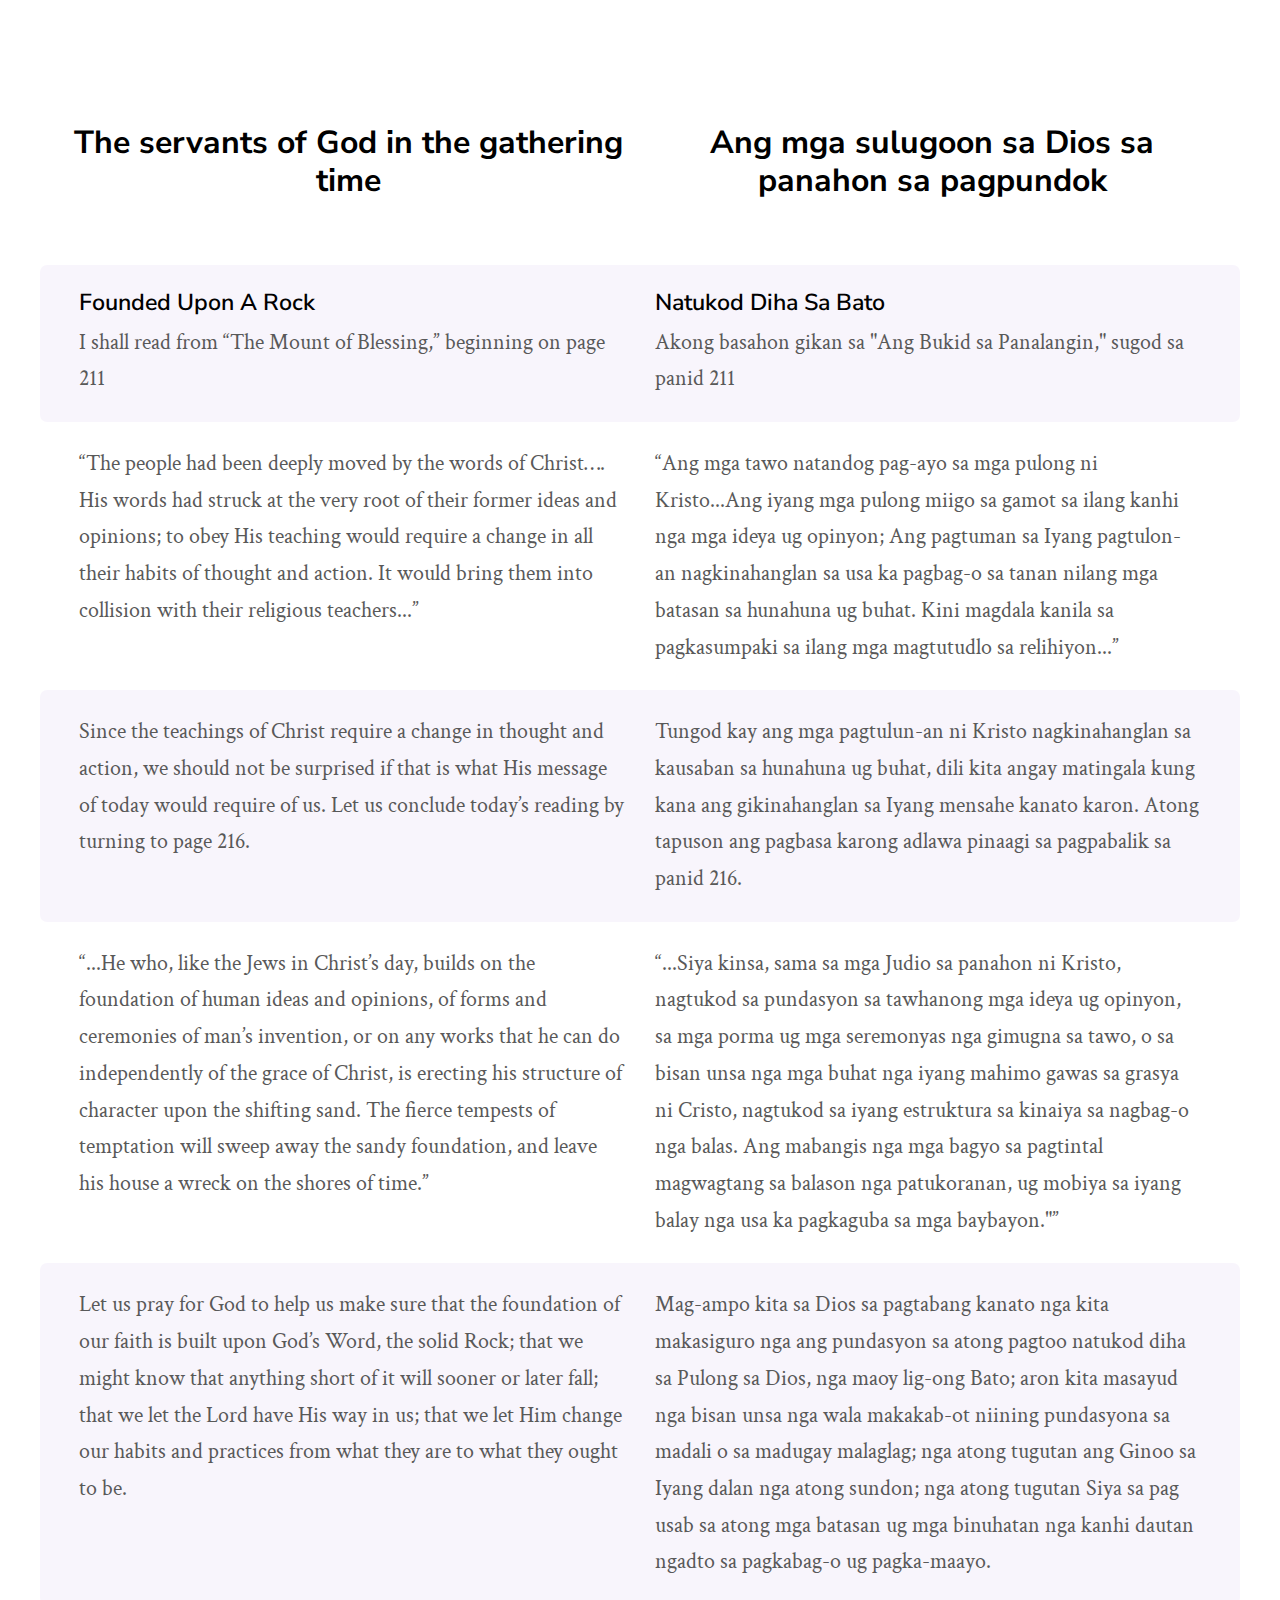
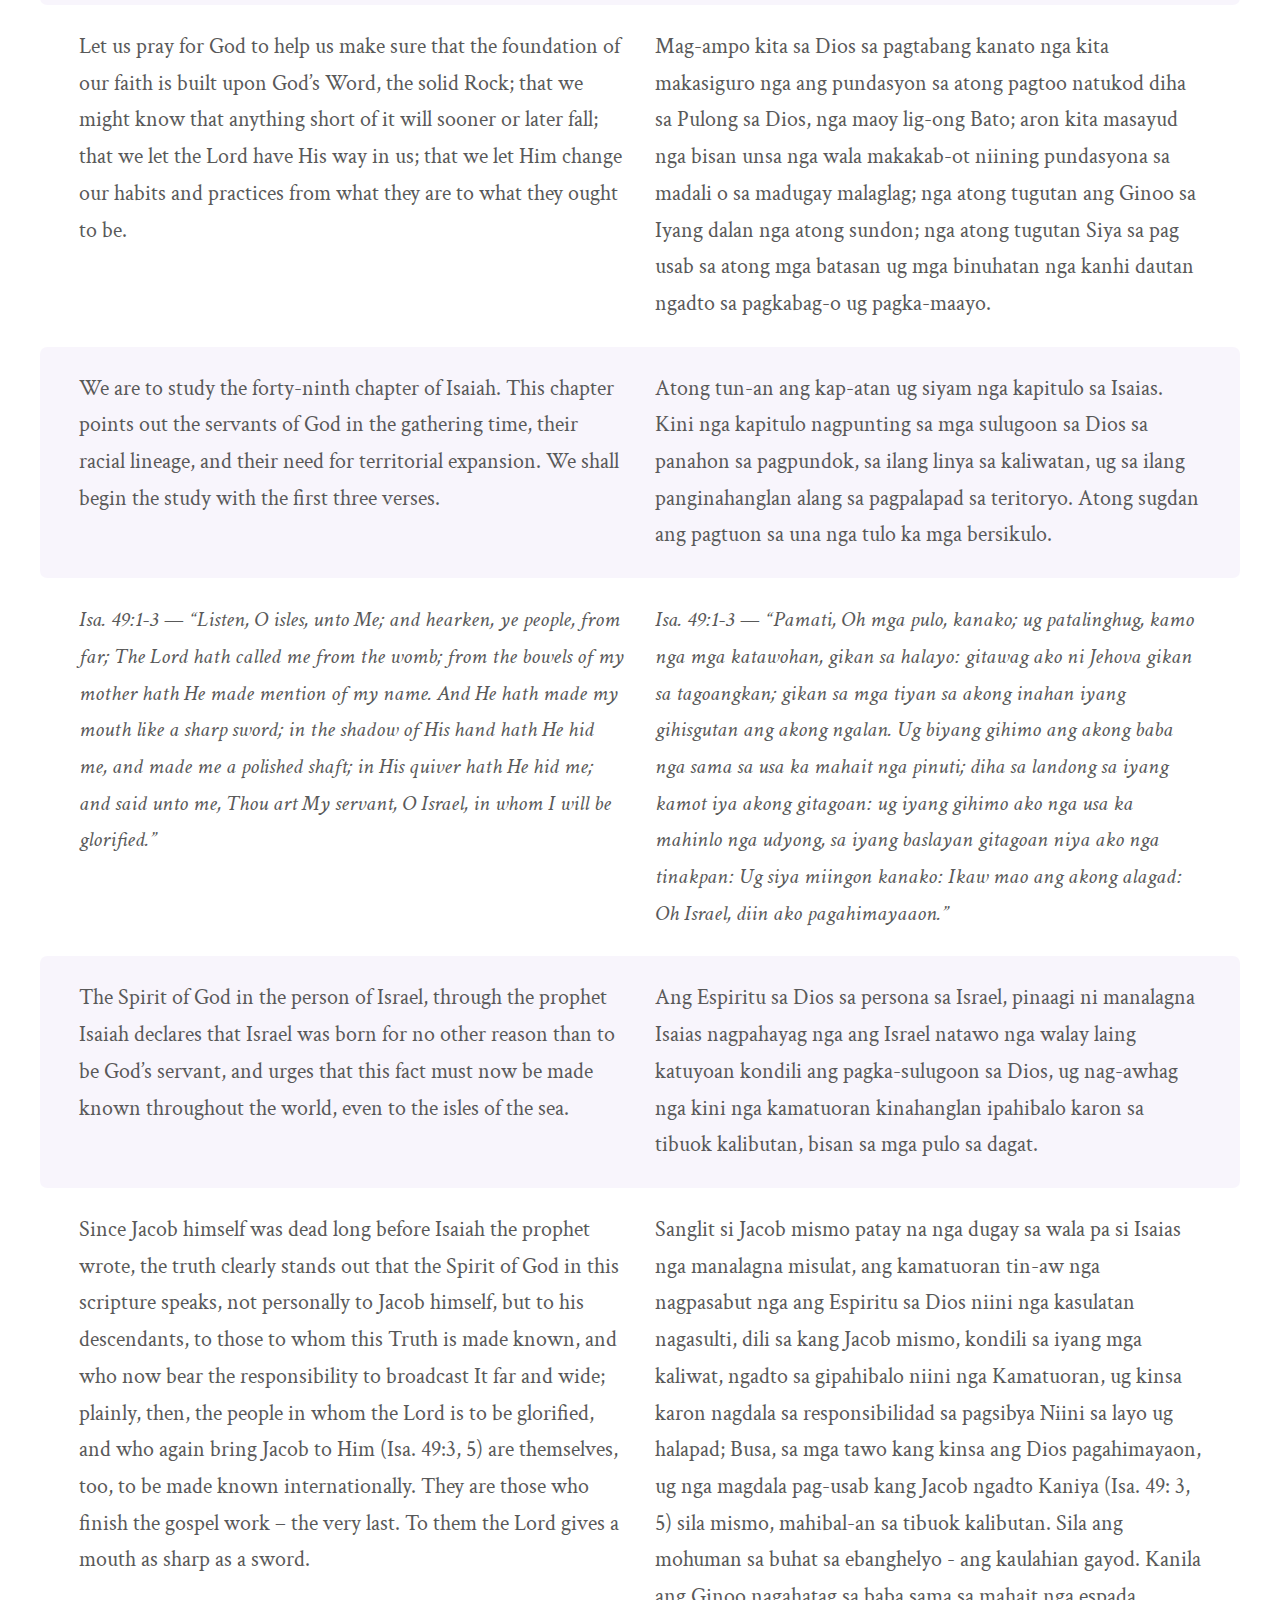
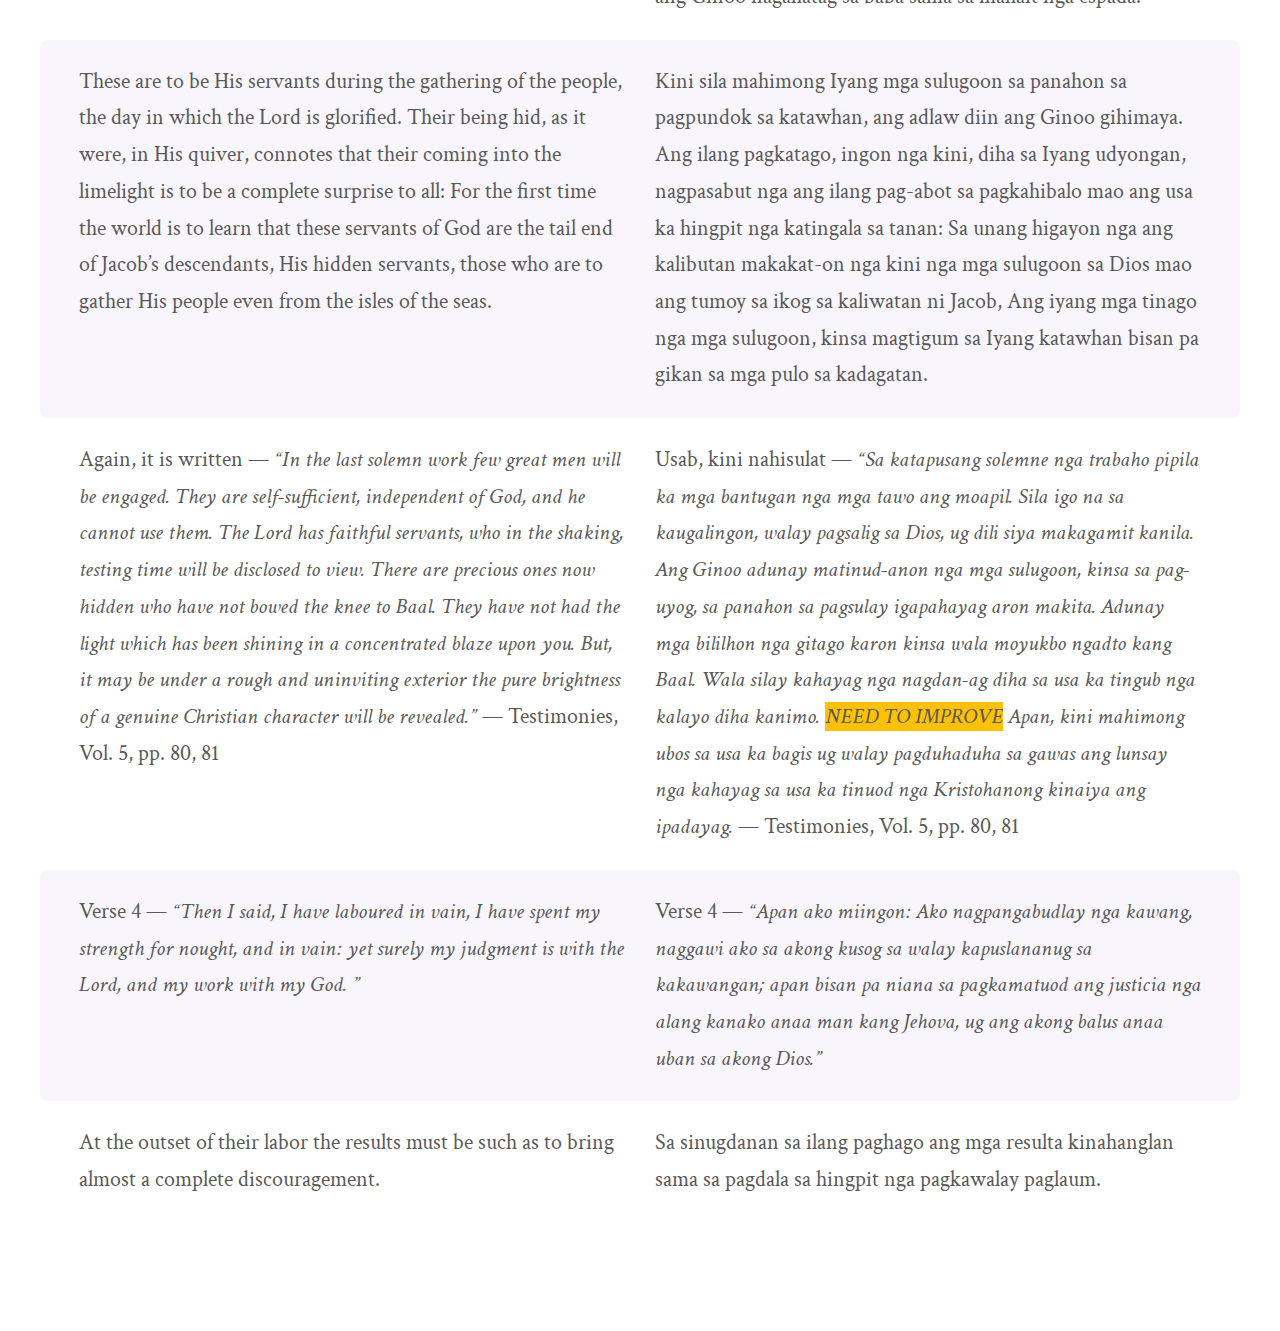
==== 1TG46.html @ 0f69b6e9 "Added 1TG46" ====
<!doctype html>
<html lang="en">
  <head>
  	<title>1TG46 &mdash; The servants of God in the gathering time &mdash; Extra Oil Message</title>
    <meta charset="utf-8">
    <meta name="viewport" content="width=device-width, initial-scale=1, shrink-to-fit=no">
		<link href="https://fonts.googleapis.com/css?family=Nunito+Sans:300,400,700|Crimson+Text:400,400i,600,600i,700,700i" rel="stylesheet">
    <link rel="stylesheet" href="css/bootstrap.min.css">
    <link rel="stylesheet" href="css/style.css">
  </head>
  <body>
	

		<article class="site-section">

			<!-- <div class="site-row"> -->
				<div class="container-fluid">
					
					<div class="row px-0 p-md-3">
						<div class="col-6">
							<h1 class="h2 mb-5 font-weight-bold text-center">The servants of God in the gathering time</h1>
						</div>
						<div class="col-6">
							<h1 class="h2 mb-5 font-weight-bold text-center">Ang mga sulugoon sa Dios sa panahon sa pagpundok</h1>
						</div>
					</div>

					<div class="row py-3 px-0 p-md-4 bg-light">
						<div class="col-6">
							<h2 class="h3">Founded Upon A Rock</h2>
							<p>I shall read from “The Mount of Blessing,” beginning on page 211</p>
						</div>
						<div class="col-6">
							<h2 class="h3">Natukod Diha Sa Bato</h2>
							<p>Akong basahon gikan sa "Ang Bukid sa Panalangin," sugod sa panid 211</p>
						</div>
					</div>

					<div class="row py-3 px-0 p-md-4">
						<div class="col-6">
							<p>&ldquo;The people had been deeply moved by the words of Christ…. His words had struck at the very root of their former ideas and opinions; to obey His teaching would require a change in all their habits of thought and action. It would bring them into collision with their religious teachers...&rdquo;</p>
						</div>
						<div class="col-6">
							<p>&ldquo;Ang mga tawo natandog pag-ayo sa mga pulong ni Kristo...Ang iyang mga pulong miigo sa gamot sa ilang kanhi nga mga ideya ug opinyon; Ang pagtuman sa Iyang pagtulon-an nagkinahanglan sa usa ka pagbag-o sa tanan nilang mga batasan sa hunahuna ug buhat. Kini magdala kanila sa pagkasumpaki sa ilang mga magtutudlo sa relihiyon...&rdquo;</p>
						</div>
					</div>

					<div class="row py-3 px-0 p-md-4 bg-light">
						<div class="col-6">
							<p>Since the teachings of Christ require a change in thought and action, we should not be surprised if that is what His message of today would require of us. Let us conclude today’s reading by turning to page 216. </p>
						</div>
						<div class="col-6">
							<p>Tungod kay ang mga pagtulun-an ni Kristo nagkinahanglan sa kausaban sa hunahuna ug buhat, dili kita angay matingala kung kana ang gikinahanglan sa Iyang mensahe kanato karon. Atong tapuson ang pagbasa karong adlawa pinaagi sa pagpabalik sa panid 216.</p>
						</div>
					</div>

					<div class="row py-3 px-0 p-md-4">
						<div class="col-6">
							<p>&ldquo;...He who, like the Jews in Christ’s day, builds on the foundation of human ideas and opinions, of forms and ceremonies of man’s invention, or on any works that he can do independently of the grace of Christ, is erecting his structure of character upon the shifting sand. The fierce tempests of temptation will sweep away the sandy foundation, and leave his house a wreck on the shores of time.&rdquo;</p>
						</div>
						<div class="col-6">
							<p>&ldquo;...Siya kinsa, sama sa mga Judio sa panahon ni Kristo, nagtukod sa pundasyon sa tawhanong mga ideya ug opinyon, sa mga porma ug mga seremonyas nga gimugna sa tawo, o sa bisan unsa nga mga buhat nga iyang mahimo gawas sa grasya ni Cristo, nagtukod sa iyang estruktura sa kinaiya sa nagbag-o nga balas. Ang mabangis nga mga bagyo sa pagtintal magwagtang sa balason nga patukoranan, ug mobiya sa iyang balay nga usa ka pagkaguba sa mga baybayon."&rdquo;</p>
						</div>
					</div>

					<div class="row py-3 px-0 p-md-4 bg-light">
						<div class="col-6">
							<p>Let us pray for God to help us make sure that the foundation of our faith is built upon God’s Word, the solid Rock; that we might know that anything short of it will sooner or later fall; that we let the Lord have His way in us; that we let Him change our habits and practices from what they are to what they ought to be.</p>
						</div>
						<div class="col-6">
							<p>Mag-ampo kita sa Dios sa pagtabang kanato nga kita makasiguro nga ang pundasyon sa atong pagtoo natukod diha sa Pulong sa Dios, nga maoy lig-ong Bato; aron kita masayud nga bisan unsa nga wala makakab-ot niining pundasyona sa madali o sa madugay malaglag; nga atong tugutan ang Ginoo sa Iyang dalan nga atong sundon; nga atong tugutan Siya sa pag usab sa atong mga batasan ug mga binuhatan nga kanhi dautan ngadto sa pagkabag-o ug pagka-maayo.</p>
						</div>
					</div>

					<div class="row py-3 px-0 p-md-4">
						<div class="col-6">
							<p>Let us pray for God to help us make sure that the foundation of our faith is built upon God’s Word, the solid Rock; that we might know that anything short of it will sooner or later fall; that we let the Lord have His way in us; that we let Him change our habits and practices from what they are to what they ought to be.</p>
						</div>
						<div class="col-6">
							<p>Mag-ampo kita sa Dios sa pagtabang kanato nga kita makasiguro nga ang pundasyon sa atong pagtoo natukod diha sa Pulong sa Dios, nga maoy lig-ong Bato; aron kita masayud nga bisan unsa nga wala makakab-ot niining pundasyona sa madali o sa madugay malaglag; nga atong tugutan ang Ginoo sa Iyang dalan nga atong sundon; nga atong tugutan Siya sa pag usab sa atong mga batasan ug mga binuhatan nga kanhi dautan ngadto sa pagkabag-o ug pagka-maayo.</p>
						</div>
					</div>

					<div class="row py-3 px-0 p-md-4 bg-light">
						<div class="col-6">
							<p>We are to study the forty-ninth chapter of Isaiah. This chapter points out the servants of God in the gathering time, their racial lineage, and their need for territorial expansion. We shall begin the study with the first three verses.</p>
						</div>
						<div class="col-6">
							<p>Atong tun-an ang kap-atan ug siyam nga kapitulo sa Isaias. Kini nga kapitulo nagpunting sa mga sulugoon sa Dios sa panahon sa pagpundok, sa ilang linya sa kaliwatan, ug sa ilang panginahanglan alang sa pagpalapad sa teritoryo. Atong sugdan ang pagtuon sa una nga tulo ka mga bersikulo.</p>
						</div>
					</div>

					<div class="row py-3 px-0 p-md-4">
						<div class="col-6">
							<p><em>Isa. 49:1-3 &mdash; &ldquo;Listen, O isles, unto Me; and hearken, ye people, from far; The Lord hath called me from the womb; from the bowels of my mother hath He made mention of my name. And He hath made my mouth like a sharp sword; in the shadow of His hand hath He hid me, and made me a polished shaft; in His quiver hath He hid me; and said unto me, Thou art My servant, O Israel, in whom I will be glorified.&rdquo;</em></p>
						</div>
						<div class="col-6">
							<p><em>Isa. 49:1-3 &mdash; &ldquo;Pamati, Oh mga pulo, kanako; ug patalinghug, kamo nga mga katawohan, gikan sa halayo: gitawag ako ni Jehova gikan sa tagoangkan; gikan sa mga tiyan sa akong inahan iyang gihisgutan ang akong ngalan. Ug biyang gihimo ang akong baba nga sama sa usa ka mahait nga pinuti; diha sa landong sa iyang kamot iya akong gitagoan: ug iyang gihimo ako nga usa ka mahinlo nga udyong, sa iyang baslayan gitagoan niya ako nga tinakpan: Ug siya miingon kanako: Ikaw mao ang akong alagad: Oh Israel, diin ako pagahimayaaon.&rdquo;</em></p>
						</div>
					</div>

					<div class="row py-3 px-0 p-md-4 bg-light">
						<div class="col-6">
							<p>The Spirit of God in the person of Israel, through the prophet Isaiah declares that Israel was born for no other reason than to be God’s servant, and urges that this fact must now be made known throughout the world, even to the isles of the sea.</p>
						</div>
						<div class="col-6">
							<p>Ang Espiritu sa Dios sa persona sa Israel, pinaagi ni manalagna Isaias nagpahayag nga ang Israel natawo nga walay laing katuyoan kondili ang pagka-sulugoon sa Dios, ug nag-awhag nga kini nga kamatuoran kinahanglan ipahibalo karon sa tibuok kalibutan, bisan sa mga pulo sa dagat.</p>
						</div>
					</div>

					<div class="row py-3 px-0 p-md-4">
						<div class="col-6">
							<p>Since Jacob himself was dead long before Isaiah the prophet wrote, the truth clearly stands out that the Spirit of God in this scripture speaks, not personally to Jacob himself, but to his descendants, to those to whom this Truth is made known, and who now bear the responsibility to broadcast It far and wide; plainly, then, the people in whom the Lord is to be glorified, and who again bring Jacob to Him (Isa. 49:3, 5) are themselves, too, to be made known internationally. They are those who finish the gospel work – the very last. To them the Lord gives a mouth as sharp as a sword.</p>
						</div>
						<div class="col-6">
							<p>Sanglit si Jacob mismo patay na nga dugay sa wala pa si Isaias nga manalagna misulat, ang kamatuoran tin-aw nga nagpasabut nga ang Espiritu sa Dios niini nga kasulatan nagasulti, dili sa kang Jacob mismo, kondili sa iyang mga kaliwat, ngadto sa gipahibalo niini nga Kamatuoran, ug kinsa karon nagdala sa responsibilidad sa pagsibya Niini sa layo ug halapad; Busa, sa mga tawo kang kinsa ang Dios pagahimayaon, ug nga magdala pag-usab kang Jacob ngadto Kaniya (Isa. 49: 3, 5) sila mismo, mahibal-an sa tibuok kalibutan. Sila ang mohuman sa buhat sa ebanghelyo - ang kaulahian gayod. Kanila ang Ginoo nagahatag sa baba sama sa mahait nga espada.</p>
						</div>
					</div>

					<div class="row py-3 px-0 p-md-4 bg-light">
						<div class="col-6">
							<p>These are to be His servants during the gathering of the people, the day in which the Lord is glorified. Their being hid, as it were, in His quiver, connotes that their coming into the limelight is to be a complete surprise to all: For the first time the world is to learn that these servants of God are the tail end of Jacob’s descendants, His hidden servants, those who are to gather His people even from the isles of the seas.</p>
						</div>
						<div class="col-6">
							<p>Kini sila mahimong Iyang mga sulugoon sa panahon sa pagpundok sa katawhan, ang adlaw diin ang Ginoo gihimaya. Ang ilang pagkatago, ingon nga kini, diha sa Iyang udyongan, nagpasabut nga ang ilang pag-abot sa pagkahibalo mao ang usa ka hingpit nga katingala sa tanan: Sa unang higayon nga ang kalibutan makakat-on nga kini nga mga sulugoon sa Dios mao ang tumoy sa ikog sa kaliwatan ni Jacob, Ang iyang mga tinago nga mga sulugoon, kinsa magtigum sa Iyang katawhan bisan pa gikan sa mga pulo sa kadagatan.</p>
						</div>
					</div>

					<div class="row py-3 px-0 p-md-4">
						<div class="col-6">
							<p>Again, it is written &mdash; <em>&ldquo;In the last solemn work few great men will be engaged. They are self-sufficient, independent of God, and he cannot use them. The Lord has faithful servants, who in the shaking, testing time will be disclosed to view. There are precious ones now hidden who have not bowed the knee to Baal. They have not had the light which has been shining in a concentrated blaze upon you. But, it may be under a rough and uninviting exterior the pure brightness of a genuine Christian character will be revealed.&rdquo;</em> &mdash; Testimonies, Vol. 5, pp. 80, 81</p>
						</div>
						<div class="col-6">
							<p>Usab, kini nahisulat &mdash; <em>&ldquo;Sa katapusang solemne nga trabaho pipila ka mga bantugan nga mga tawo ang moapil. Sila igo na sa kaugalingon, walay pagsalig sa Dios, ug dili siya makagamit kanila. Ang Ginoo adunay matinud-anon nga mga sulugoon, kinsa sa pag-uyog, sa panahon sa pagsulay igapahayag aron makita. Adunay mga bililhon nga gitago karon kinsa wala moyukbo ngadto kang Baal. Wala silay kahayag nga nagdan-ag diha sa usa ka tingub nga kalayo diha kanimo. <span class="bg-warning">NEED TO IMPROVE</span> Apan, kini mahimong ubos sa usa ka bagis ug walay pagduhaduha sa gawas ang lunsay nga kahayag sa usa ka tinuod nga Kristohanong kinaiya ang ipadayag.</em> &mdash; Testimonies, Vol. 5, pp. 80, 81</p>
						</div>
					</div>

					<div class="row py-3 px-0 p-md-4 bg-light">
						<div class="col-6">
							<p>Verse 4 &mdash; <em>&ldquo;Then I said, I have laboured in vain, I have spent my strength for nought, and in vain: yet surely my judgment is with the Lord, and my work with my God. &rdquo;</em></p>
						</div>
						<div class="col-6">
							<p>Verse 4 &mdash; <em>&ldquo;Apan ako miingon: Ako nagpangabudlay nga kawang, naggawi ako sa akong kusog sa walay kapuslananug sa kakawangan; apan bisan pa niana sa pagkamatuod ang justicia nga alang kanako anaa man kang Jehova, ug ang akong balus anaa uban sa akong Dios.&rdquo;</em></p>
						</div>
					</div>

					<div class="row py-3 px-0 p-md-4">
						<div class="col-6">
							<p>At the outset of their labor the results must be such as to bring almost a complete discouragement.</p>
						</div>
						<div class="col-6">
							<p>Sa sinugdanan sa ilang paghago ang mga resulta kinahanglan sama sa pagdala sa hingpit nga pagkawalay paglaum.</p>
						</div>
					</div>

					

				</div>
			
			
		</article>

  	<script src="js/jquery-3.3.1.min.js"></script>
    <script src="js/popper.min.js"></script>
    <script src="js/bootstrap.min.js"></script>
  </body>
</html>
---- css/style.css ----
body {
  font-family: "Nunito Sans", -apple-system, BlinkMacSystemFont, "Segoe UI", Roboto, "Helvetica Neue", Arial, sans-serif, "Apple Color Emoji", "Segoe UI Emoji", "Segoe UI Symbol", "Noto Color Emoji";
  font-size: 1.1rem;
  line-height: 1.5;
  font-weight: 400;
  color: #595959; }
  @media (min-width: 768px) {
    body {
      font-size: 1.35rem;
      line-height: 1.7; } }

::-moz-selection {
  background: #000;
  color: #fff; }

::selection {
  background: #000;
  color: #fff; }

::-moz-selection {
  background: #000;
  color: #fff; }

h1, h2, h3 {
  color: #000 !important;
  line-height: 1.2; }

.h1 {
  font-size: 1.5rem; }
  @media (min-width: 768px) {
    .h1 {
      font-size: 2.5rem; } }

.h2 {
  font-size: 1.25rem;
  font-weight: 600; }
  @media (min-width: 768px) {
    .h2 {
      font-size: 2rem; } }

.h3 {
  font-size: 1rem;
  font-weight: 600; }
  @media (min-width: 768px) {
    .h3 {
      font-size: 1.45rem; } }

.navbar {
  background: none !important;
  margin-top: 50px; }
  .navbar .nav-item .nav-link {
    font-size: 14px;
    letter-spacing: .05em;
    text-transform: uppercase;
    padding-top: 20px;
    font-weight: bold;
    padding-bottom: 20px;
    font-weight: 700; }

.tagline {
  font-size: 12px;
  position: relative;
  margin-top: 30px;
  color: #000;
  font-weight: 400;
  text-transform: uppercase; }

.wrap {
  padding-top: 3em;
  padding-bottom: 3em; }

.logo {
  text-align: center;
  display: block;
  margin-bottom: 3em; }
  .logo a {
    color: #000;
    text-transform: uppercase;
    letter-spacing: .2em;
    font-size: 20px;
    border: 2px solid #000;
    padding: 10px 15px;
    text-decoration: none; }

.intro-scripture {
  position: relative;
  font-size: 30px;
  max-width: 600px;
  margin: 0 auto;
  margin-bottom: 50px;
  color: #000; }
  @media (min-width: 768px) {
    .intro-scripture {
      font-size: 50px; } }
  .intro-scripture .scripture {
    font-size: 20px; }

.site-section {
  padding: 5em 0; }

.container-fluid {
  max-width: 1200px;
  margin: 0 auto;
  padding-left: 15px;
  padding-right: 15px; }

article .bg-light {
  background: rgba(111, 66, 193, 0.05) !important;
  border-radius: 7px; }

article p {
  font-family: "Crimson Text", serif; }
  article p strong {
    font-weight: 700;
    font-weight: 600;
    color: #000; }
  article p em {
    line-height: 1.5; }

article .row p:last-child {
  margin-bottom: 0; }
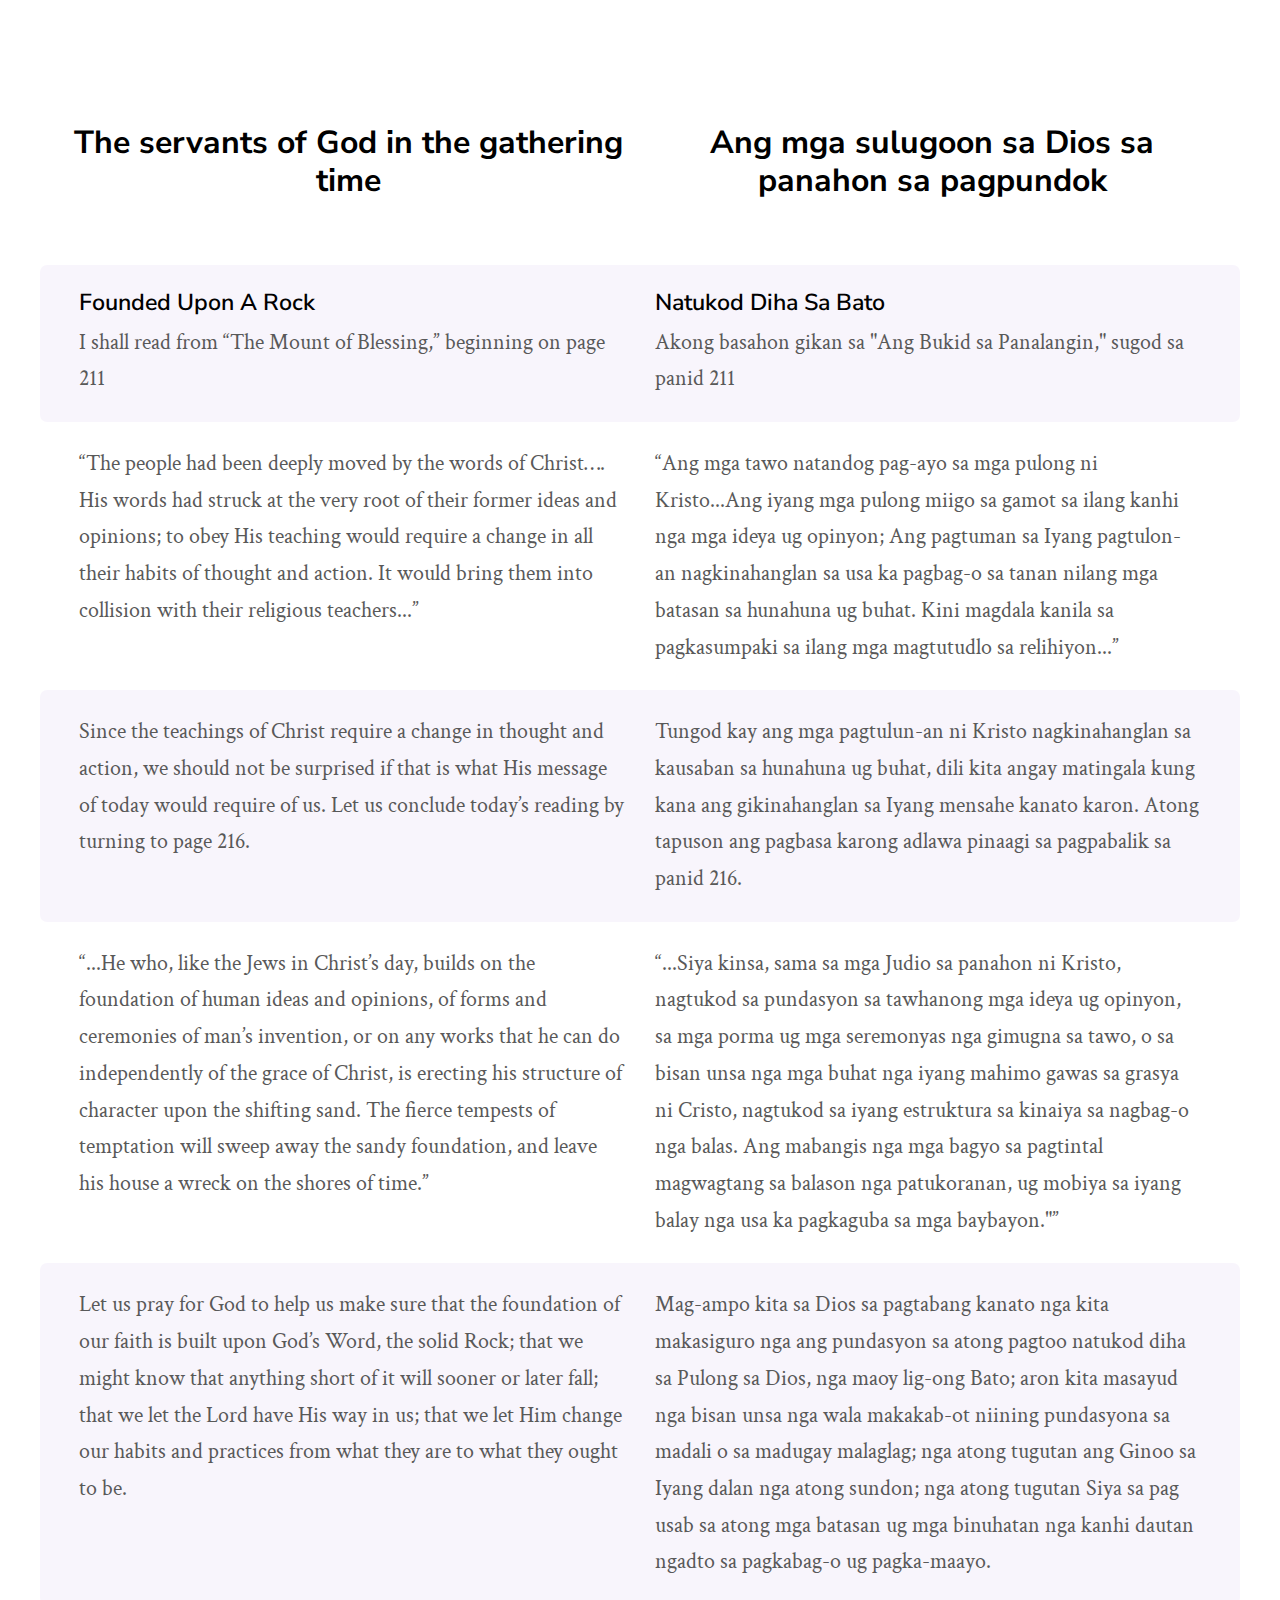
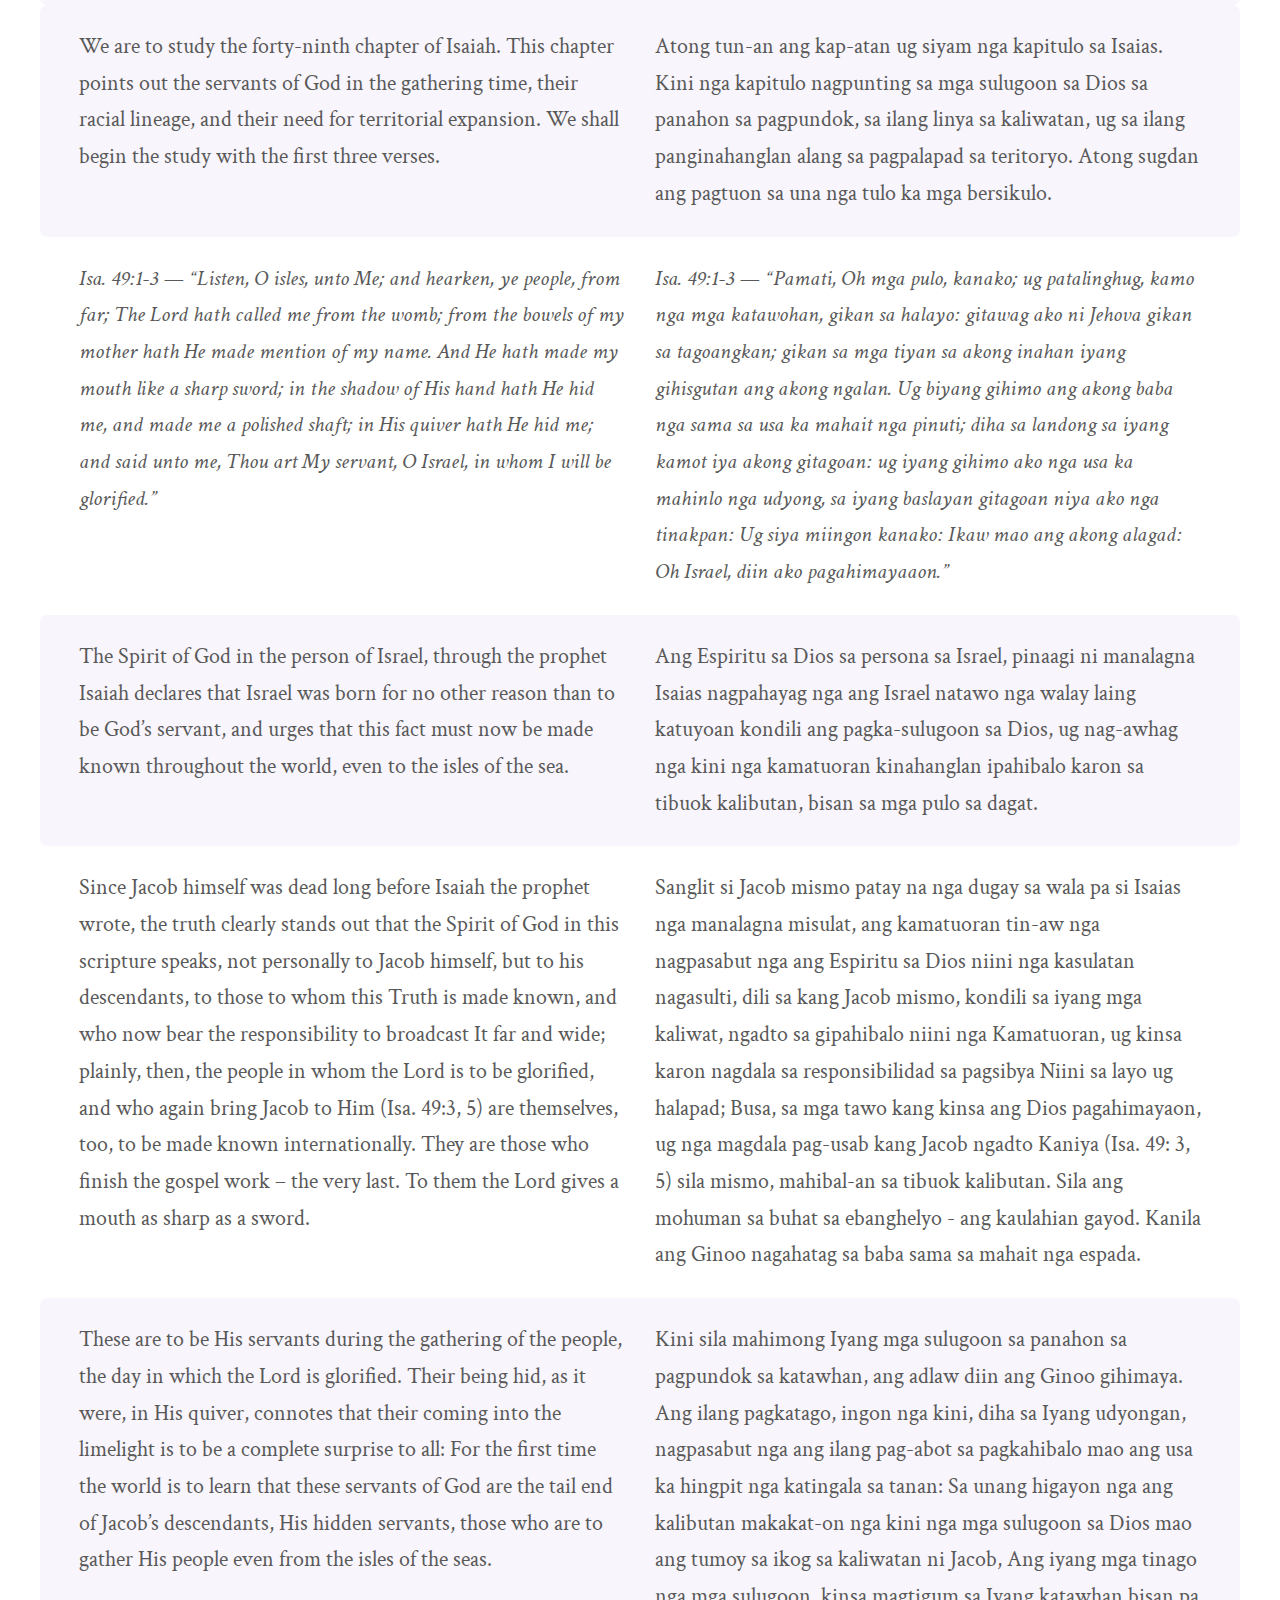
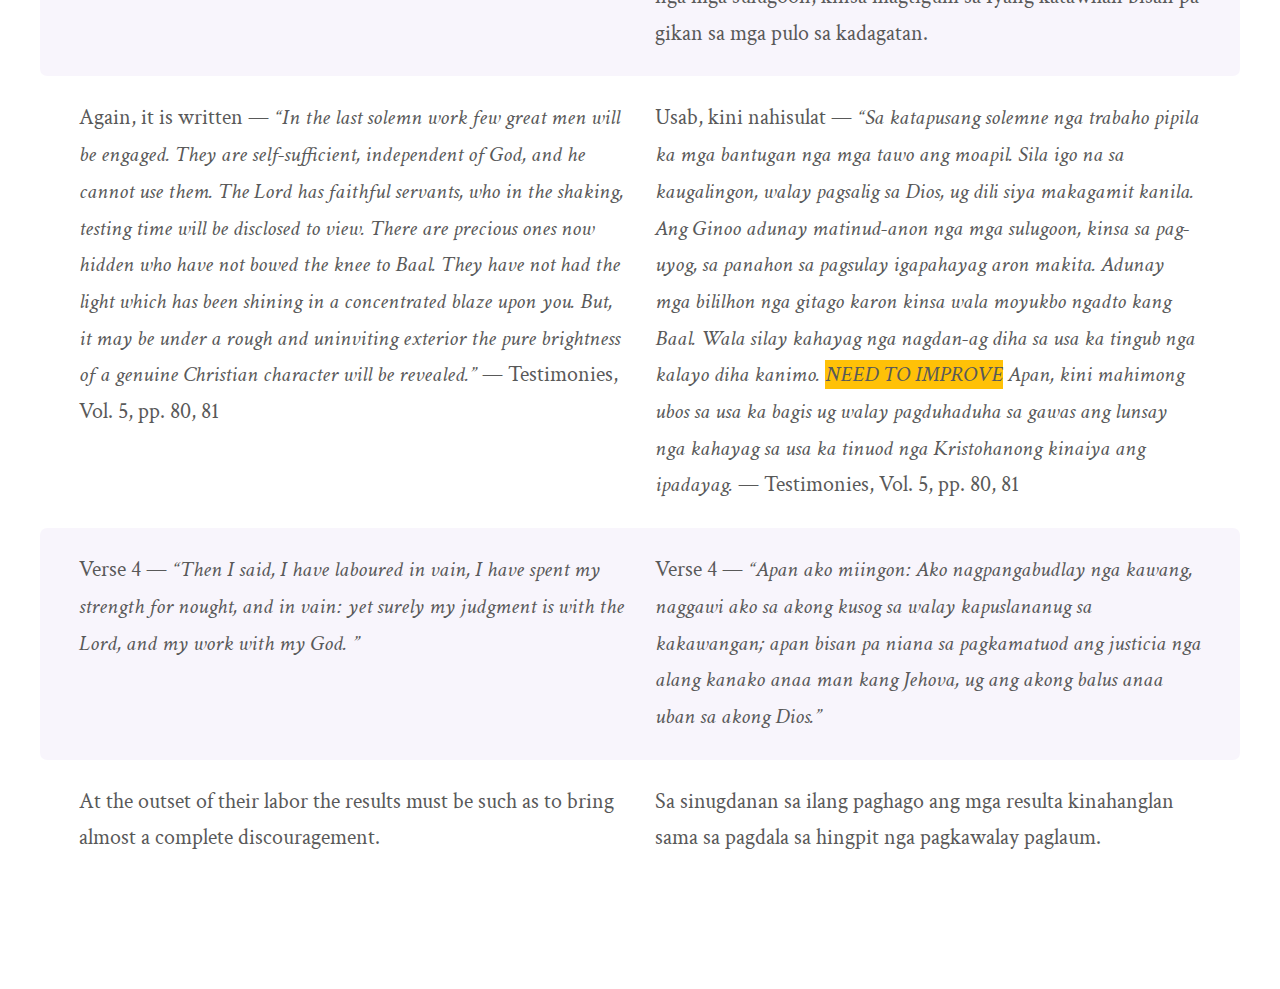
==== commit 1be67226: "Modified 1TG46" ====
--- a/1TG46.html
+++ b/1TG46.html
@@ -64,15 +64,6 @@
 					</div>
 
 					<div class="row py-3 px-0 p-md-4 bg-light">
-						<div class="col-6">
-							<p>Let us pray for God to help us make sure that the foundation of our faith is built upon God’s Word, the solid Rock; that we might know that anything short of it will sooner or later fall; that we let the Lord have His way in us; that we let Him change our habits and practices from what they are to what they ought to be.</p>
-						</div>
-						<div class="col-6">
-							<p>Mag-ampo kita sa Dios sa pagtabang kanato nga kita makasiguro nga ang pundasyon sa atong pagtoo natukod diha sa Pulong sa Dios, nga maoy lig-ong Bato; aron kita masayud nga bisan unsa nga wala makakab-ot niining pundasyona sa madali o sa madugay malaglag; nga atong tugutan ang Ginoo sa Iyang dalan nga atong sundon; nga atong tugutan Siya sa pag usab sa atong mga batasan ug mga binuhatan nga kanhi dautan ngadto sa pagkabag-o ug pagka-maayo.</p>
-						</div>
-					</div>
-
-					<div class="row py-3 px-0 p-md-4">
 						<div class="col-6">
 							<p>Let us pray for God to help us make sure that the foundation of our faith is built upon God’s Word, the solid Rock; that we might know that anything short of it will sooner or later fall; that we let the Lord have His way in us; that we let Him change our habits and practices from what they are to what they ought to be.</p>
 						</div>
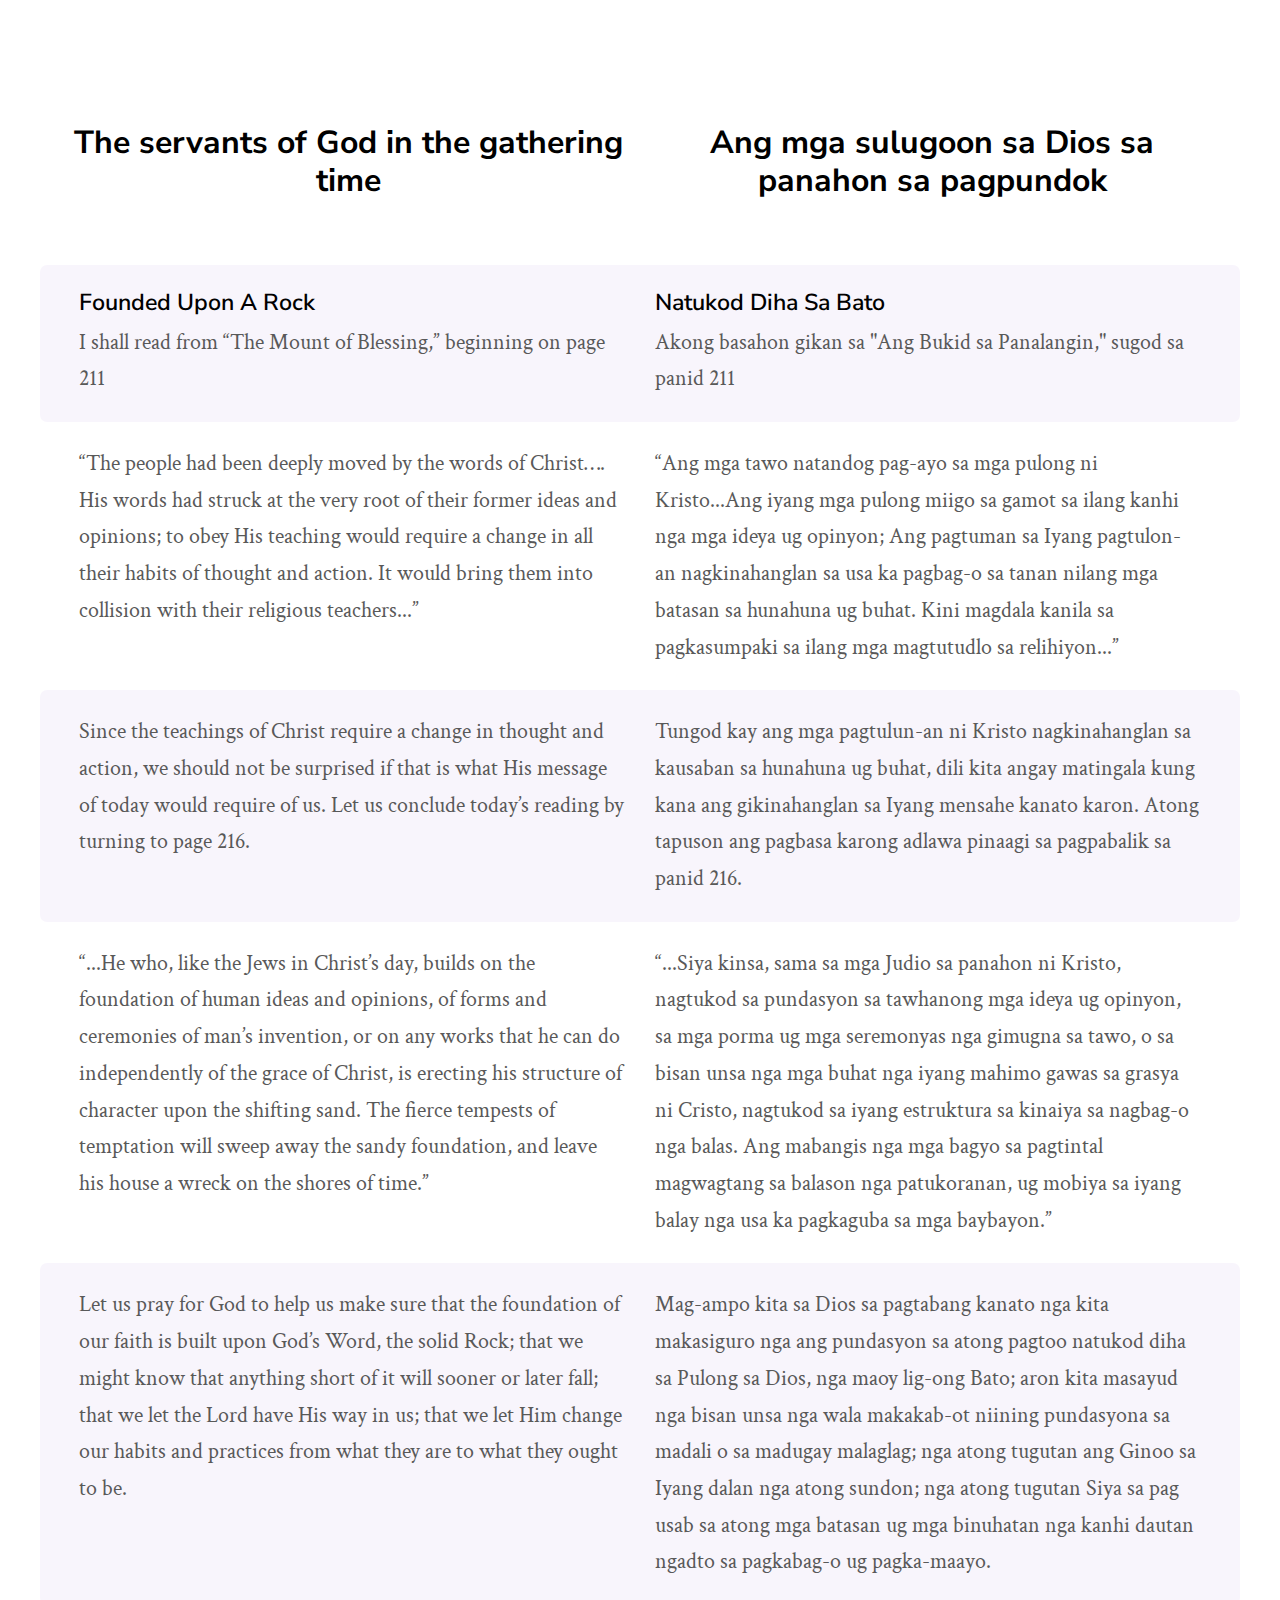
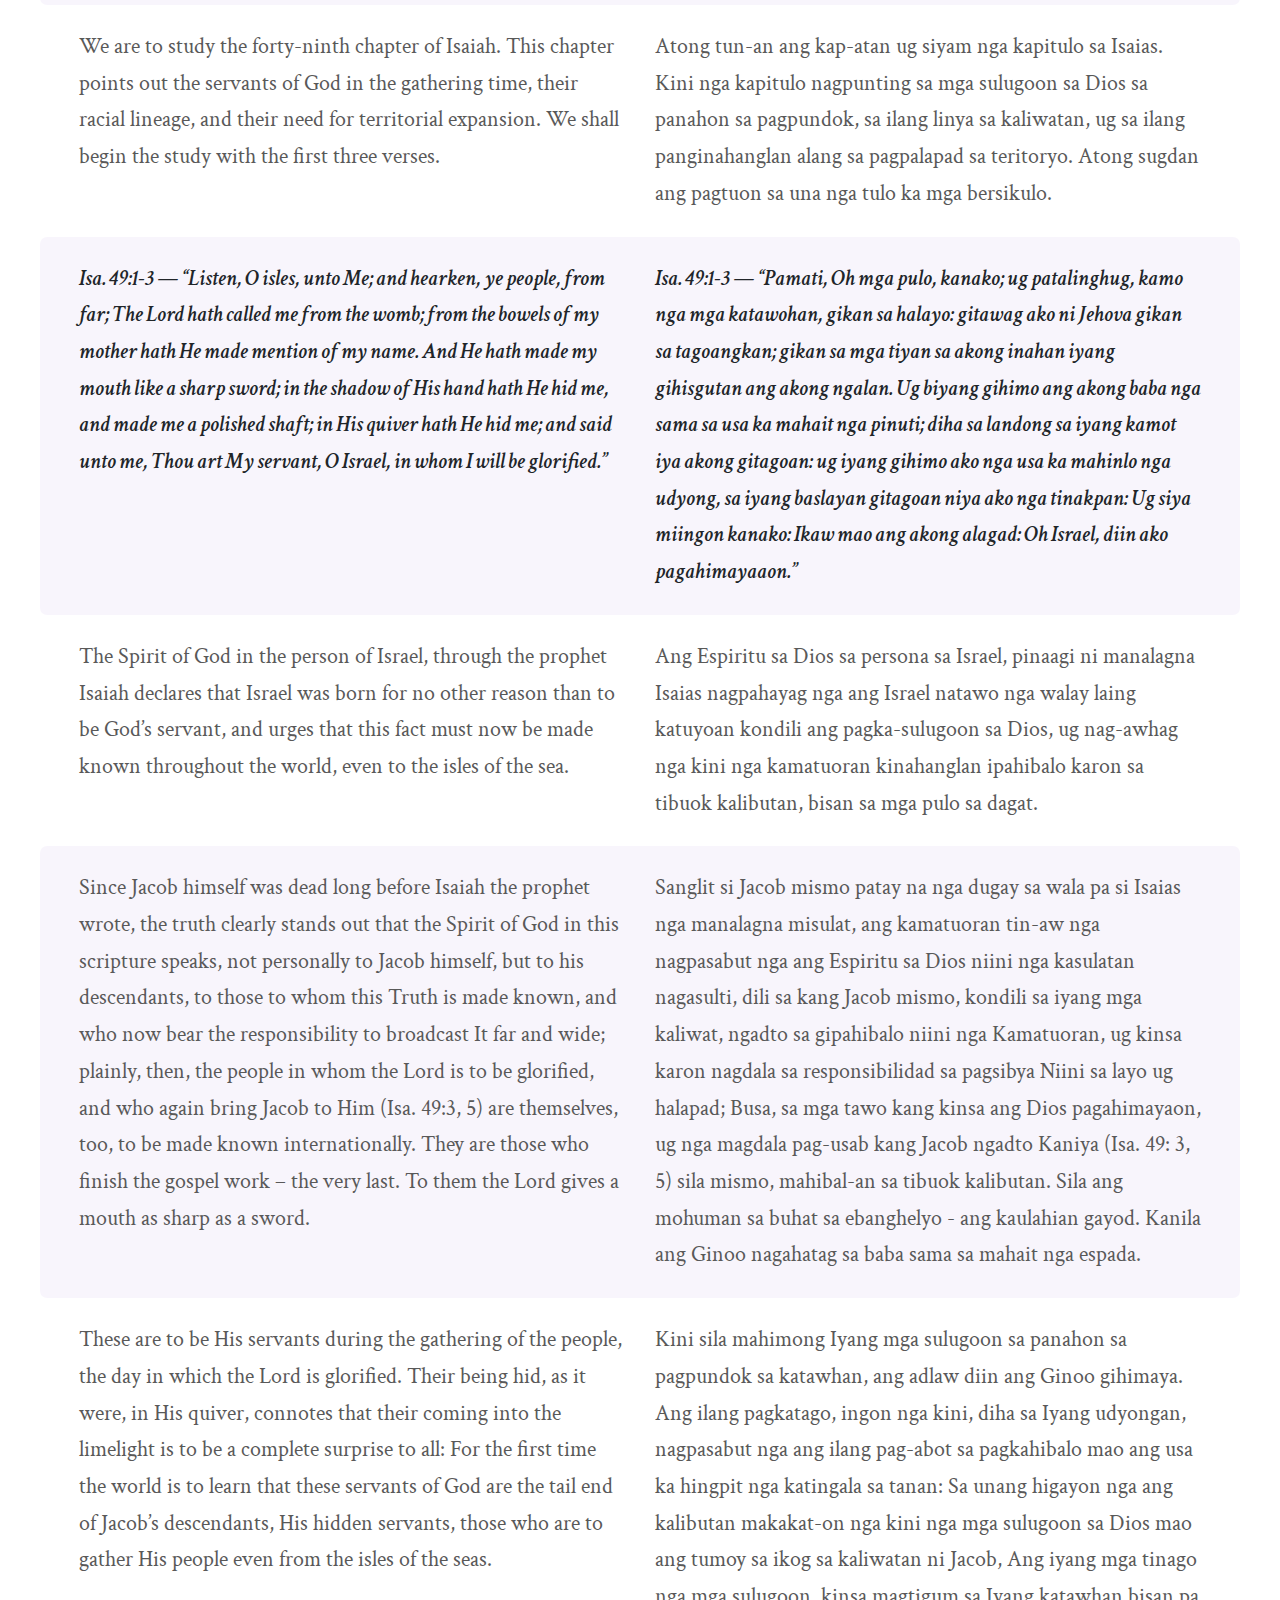
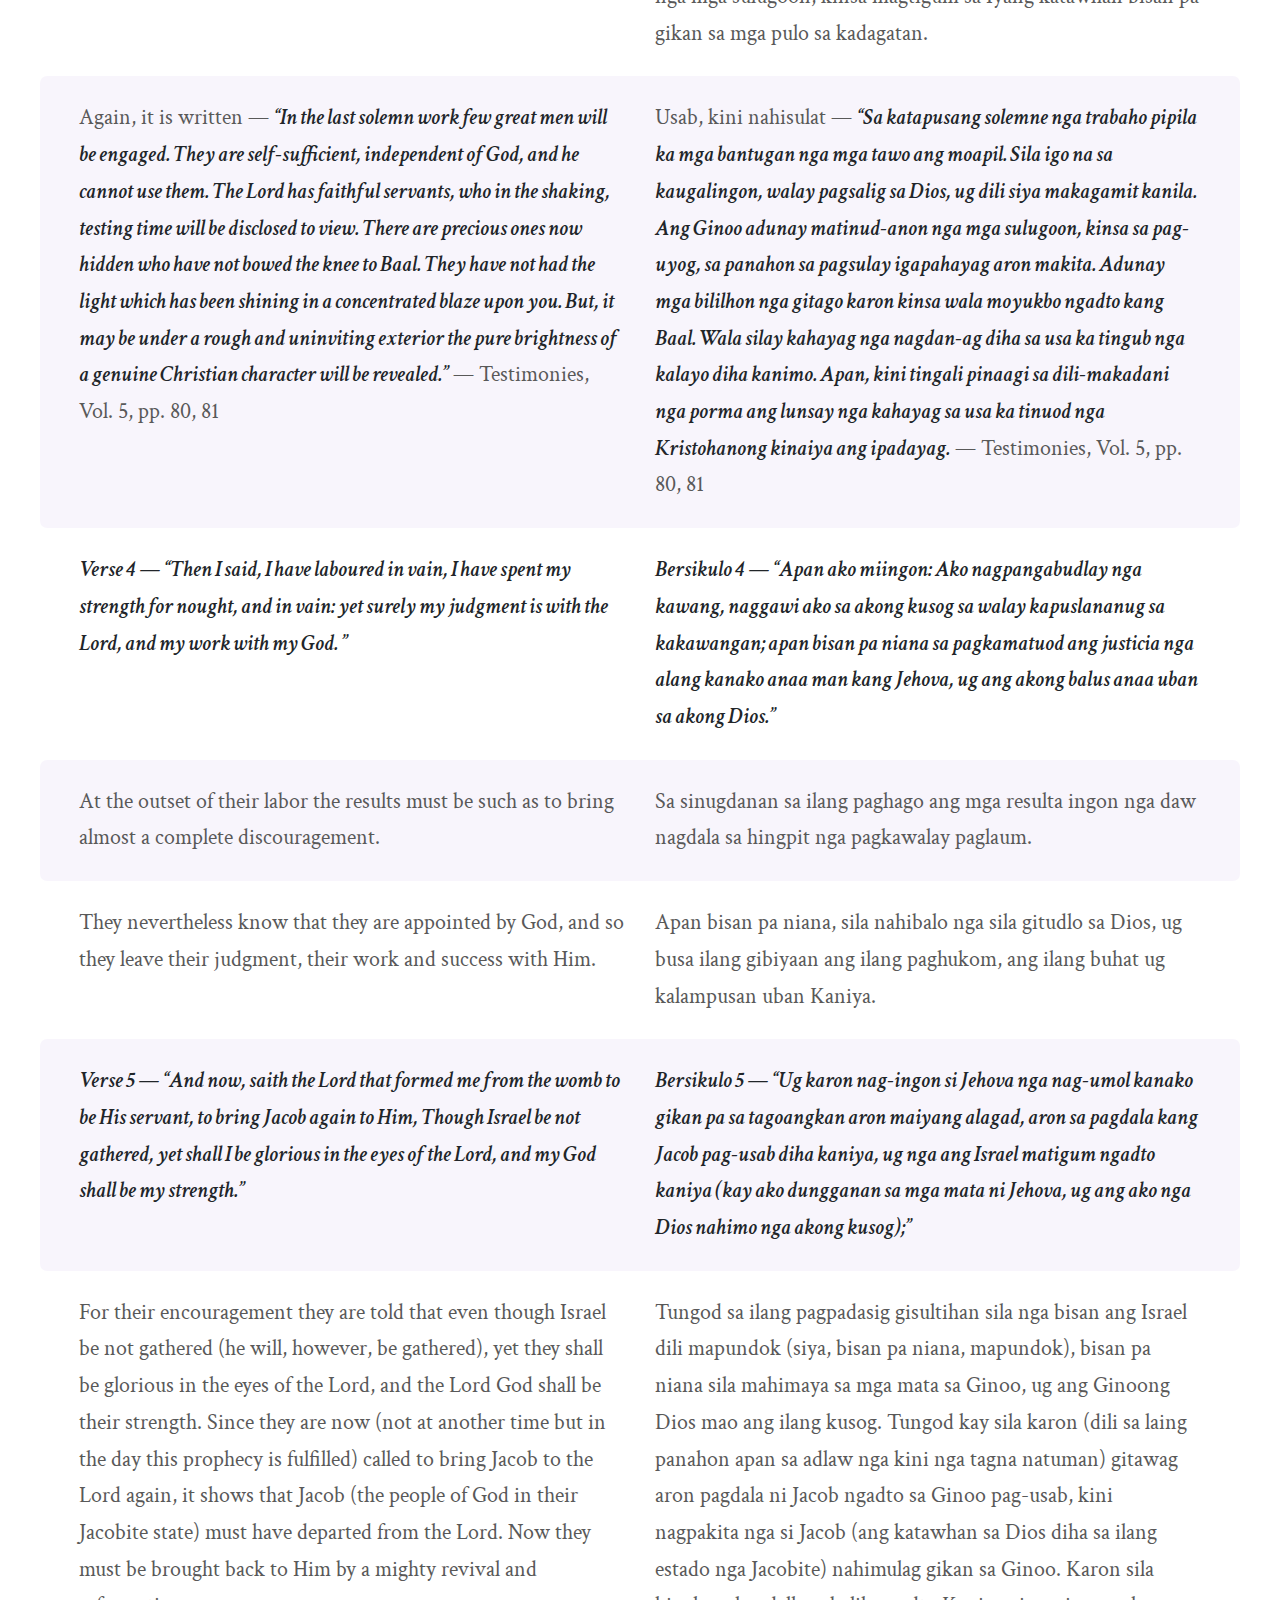
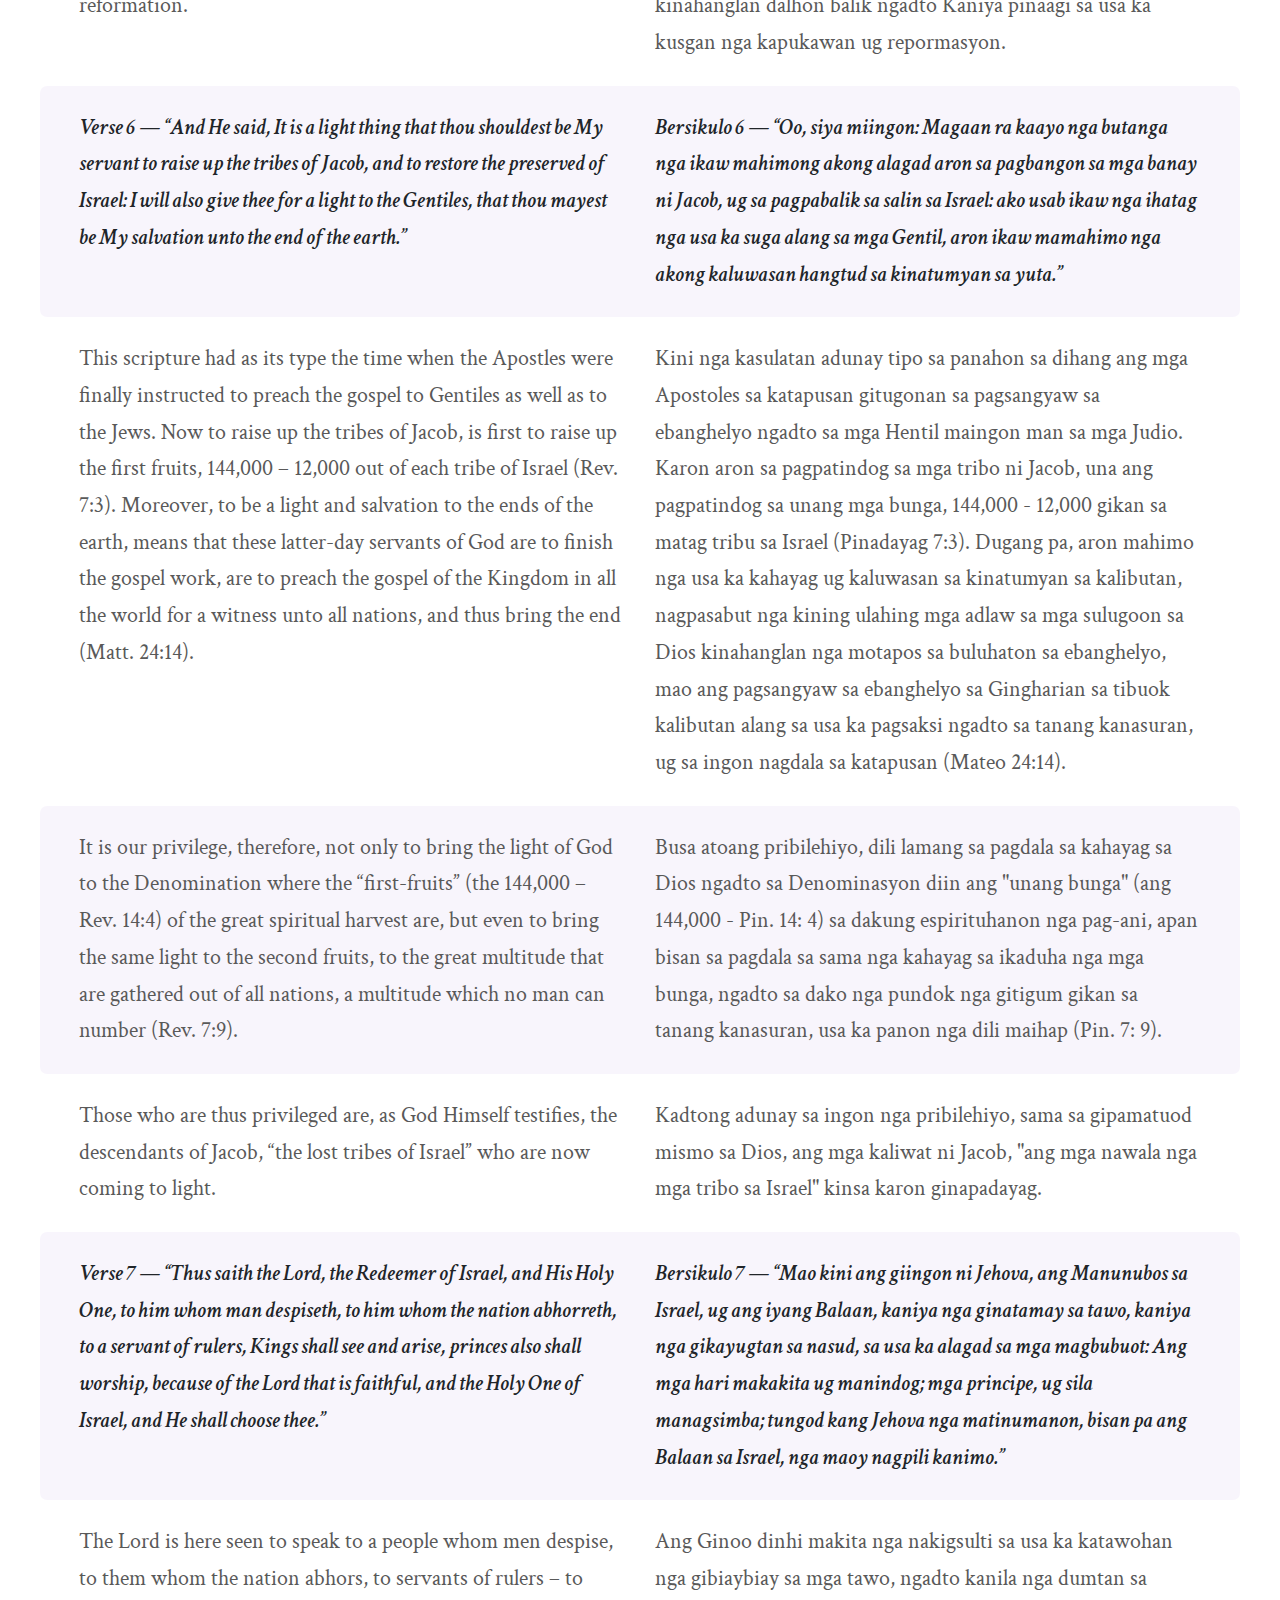
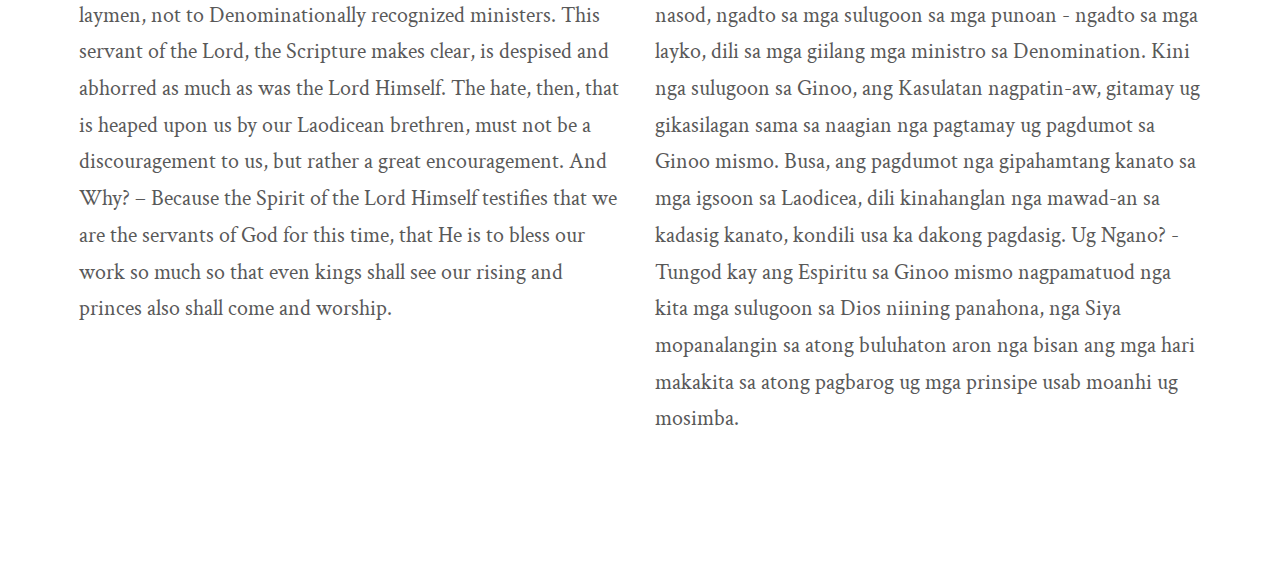
==== commit dc527126: "Update 1TG46" ====
--- a/1TG46.html
+++ b/1TG46.html
@@ -59,7 +59,7 @@
 							<p>&ldquo;...He who, like the Jews in Christ’s day, builds on the foundation of human ideas and opinions, of forms and ceremonies of man’s invention, or on any works that he can do independently of the grace of Christ, is erecting his structure of character upon the shifting sand. The fierce tempests of temptation will sweep away the sandy foundation, and leave his house a wreck on the shores of time.&rdquo;</p>
 						</div>
 						<div class="col-6">
-							<p>&ldquo;...Siya kinsa, sama sa mga Judio sa panahon ni Kristo, nagtukod sa pundasyon sa tawhanong mga ideya ug opinyon, sa mga porma ug mga seremonyas nga gimugna sa tawo, o sa bisan unsa nga mga buhat nga iyang mahimo gawas sa grasya ni Cristo, nagtukod sa iyang estruktura sa kinaiya sa nagbag-o nga balas. Ang mabangis nga mga bagyo sa pagtintal magwagtang sa balason nga patukoranan, ug mobiya sa iyang balay nga usa ka pagkaguba sa mga baybayon."&rdquo;</p>
+							<p>&ldquo;...Siya kinsa, sama sa mga Judio sa panahon ni Kristo, nagtukod sa pundasyon sa tawhanong mga ideya ug opinyon, sa mga porma ug mga seremonyas nga gimugna sa tawo, o sa bisan unsa nga mga buhat nga iyang mahimo gawas sa grasya ni Cristo, nagtukod sa iyang estruktura sa kinaiya sa nagbag-o nga balas. Ang mabangis nga mga bagyo sa pagtintal magwagtang sa balason nga patukoranan, ug mobiya sa iyang balay nga usa ka pagkaguba sa mga baybayon.&rdquo;</p>
 						</div>
 					</div>
 
@@ -72,7 +72,7 @@
 						</div>
 					</div>
 
-					<div class="row py-3 px-0 p-md-4 bg-light">
+					<div class="row py-3 px-0 p-md-4">
 						<div class="col-6">
 							<p>We are to study the forty-ninth chapter of Isaiah. This chapter points out the servants of God in the gathering time, their racial lineage, and their need for territorial expansion. We shall begin the study with the first three verses.</p>
 						</div>
@@ -81,7 +81,7 @@
 						</div>
 					</div>
 
-					<div class="row py-3 px-0 p-md-4">
+					<div class="row py-3 px-0 p-md-4 bg-light">
 						<div class="col-6">
 							<p><em>Isa. 49:1-3 &mdash; &ldquo;Listen, O isles, unto Me; and hearken, ye people, from far; The Lord hath called me from the womb; from the bowels of my mother hath He made mention of my name. And He hath made my mouth like a sharp sword; in the shadow of His hand hath He hid me, and made me a polished shaft; in His quiver hath He hid me; and said unto me, Thou art My servant, O Israel, in whom I will be glorified.&rdquo;</em></p>
 						</div>
@@ -90,7 +90,7 @@
 						</div>
 					</div>
 
-					<div class="row py-3 px-0 p-md-4 bg-light">
+					<div class="row py-3 px-0 p-md-4">
 						<div class="col-6">
 							<p>The Spirit of God in the person of Israel, through the prophet Isaiah declares that Israel was born for no other reason than to be God’s servant, and urges that this fact must now be made known throughout the world, even to the isles of the sea.</p>
 						</div>
@@ -99,7 +99,7 @@
 						</div>
 					</div>
 
-					<div class="row py-3 px-0 p-md-4">
+					<div class="row py-3 px-0 p-md-4 bg-light">
 						<div class="col-6">
 							<p>Since Jacob himself was dead long before Isaiah the prophet wrote, the truth clearly stands out that the Spirit of God in this scripture speaks, not personally to Jacob himself, but to his descendants, to those to whom this Truth is made known, and who now bear the responsibility to broadcast It far and wide; plainly, then, the people in whom the Lord is to be glorified, and who again bring Jacob to Him (Isa. 49:3, 5) are themselves, too, to be made known internationally. They are those who finish the gospel work – the very last. To them the Lord gives a mouth as sharp as a sword.</p>
 						</div>
@@ -108,7 +108,7 @@
 						</div>
 					</div>
 
-					<div class="row py-3 px-0 p-md-4 bg-light">
+					<div class="row py-3 px-0 p-md-4">
 						<div class="col-6">
 							<p>These are to be His servants during the gathering of the people, the day in which the Lord is glorified. Their being hid, as it were, in His quiver, connotes that their coming into the limelight is to be a complete surprise to all: For the first time the world is to learn that these servants of God are the tail end of Jacob’s descendants, His hidden servants, those who are to gather His people even from the isles of the seas.</p>
 						</div>
@@ -117,33 +117,115 @@
 						</div>
 					</div>
 
-					<div class="row py-3 px-0 p-md-4">
+					<div class="row py-3 px-0 p-md-4 bg-light">
 						<div class="col-6">
 							<p>Again, it is written &mdash; <em>&ldquo;In the last solemn work few great men will be engaged. They are self-sufficient, independent of God, and he cannot use them. The Lord has faithful servants, who in the shaking, testing time will be disclosed to view. There are precious ones now hidden who have not bowed the knee to Baal. They have not had the light which has been shining in a concentrated blaze upon you. But, it may be under a rough and uninviting exterior the pure brightness of a genuine Christian character will be revealed.&rdquo;</em> &mdash; Testimonies, Vol. 5, pp. 80, 81</p>
 						</div>
 						<div class="col-6">
-							<p>Usab, kini nahisulat &mdash; <em>&ldquo;Sa katapusang solemne nga trabaho pipila ka mga bantugan nga mga tawo ang moapil. Sila igo na sa kaugalingon, walay pagsalig sa Dios, ug dili siya makagamit kanila. Ang Ginoo adunay matinud-anon nga mga sulugoon, kinsa sa pag-uyog, sa panahon sa pagsulay igapahayag aron makita. Adunay mga bililhon nga gitago karon kinsa wala moyukbo ngadto kang Baal. Wala silay kahayag nga nagdan-ag diha sa usa ka tingub nga kalayo diha kanimo. <span class="bg-warning">NEED TO IMPROVE</span> Apan, kini mahimong ubos sa usa ka bagis ug walay pagduhaduha sa gawas ang lunsay nga kahayag sa usa ka tinuod nga Kristohanong kinaiya ang ipadayag.</em> &mdash; Testimonies, Vol. 5, pp. 80, 81</p>
-						</div>
-					</div>
-
-					<div class="row py-3 px-0 p-md-4 bg-light">
-						<div class="col-6">
-							<p>Verse 4 &mdash; <em>&ldquo;Then I said, I have laboured in vain, I have spent my strength for nought, and in vain: yet surely my judgment is with the Lord, and my work with my God. &rdquo;</em></p>
-						</div>
-						<div class="col-6">
-							<p>Verse 4 &mdash; <em>&ldquo;Apan ako miingon: Ako nagpangabudlay nga kawang, naggawi ako sa akong kusog sa walay kapuslananug sa kakawangan; apan bisan pa niana sa pagkamatuod ang justicia nga alang kanako anaa man kang Jehova, ug ang akong balus anaa uban sa akong Dios.&rdquo;</em></p>
-						</div>
-					</div>
-
-					<div class="row py-3 px-0 p-md-4">
+							<p>Usab, kini nahisulat &mdash; <em>&ldquo;Sa katapusang solemne nga trabaho pipila ka mga bantugan nga mga tawo ang moapil. Sila igo na sa kaugalingon, walay pagsalig sa Dios, ug dili siya makagamit kanila. Ang Ginoo adunay matinud-anon nga mga sulugoon, kinsa sa pag-uyog, sa panahon sa pagsulay igapahayag aron makita. Adunay mga bililhon nga gitago karon kinsa wala moyukbo ngadto kang Baal. Wala silay kahayag nga nagdan-ag diha sa usa ka tingub nga kalayo diha kanimo. Apan, kini tingali pinaagi sa dili-makadani nga porma ang lunsay nga kahayag sa usa ka tinuod nga Kristohanong kinaiya ang ipadayag.</em> &mdash; Testimonies, Vol. 5, pp. 80, 81</p>
+						</div>
+					</div>
+
+					<div class="row py-3 px-0 p-md-4">
+						<div class="col-6">
+							<p><em>Verse 4 &mdash; &ldquo;Then I said, I have laboured in vain, I have spent my strength for nought, and in vain: yet surely my judgment is with the Lord, and my work with my God. &rdquo;</em></p>
+						</div>
+						<div class="col-6">
+							<p><em>Bersikulo 4 &mdash; &ldquo;Apan ako miingon: Ako nagpangabudlay nga kawang, naggawi ako sa akong kusog sa walay kapuslananug sa kakawangan; apan bisan pa niana sa pagkamatuod ang justicia nga alang kanako anaa man kang Jehova, ug ang akong balus anaa uban sa akong Dios.&rdquo;</em></p>
+						</div>
+					</div>
+
+					<div class="row py-3 px-0 p-md-4 bg-light">
 						<div class="col-6">
 							<p>At the outset of their labor the results must be such as to bring almost a complete discouragement.</p>
 						</div>
 						<div class="col-6">
-							<p>Sa sinugdanan sa ilang paghago ang mga resulta kinahanglan sama sa pagdala sa hingpit nga pagkawalay paglaum.</p>
-						</div>
-					</div>
-
+							<p>Sa sinugdanan sa ilang paghago ang mga resulta ingon nga daw nagdala sa hingpit nga pagkawalay paglaum.</p>
+						</div>
+					</div>
+
+					<div class="row py-3 px-0 p-md-4">
+						<div class="col-6">
+							<p>They nevertheless know that they are appointed by God, and so they leave their judgment, their work and success with Him.</p>
+						</div>
+						<div class="col-6">
+							<p>Apan bisan pa niana, sila nahibalo nga sila gitudlo sa Dios, ug busa ilang gibiyaan ang ilang paghukom, ang ilang buhat ug kalampusan uban Kaniya.</p>
+						</div>
+					</div>
+
+					<div class="row py-3 px-0 p-md-4 bg-light">
+						<div class="col-6">
+							<p><em>Verse 5 &mdash; &ldquo;And now, saith the Lord that formed me from the womb to be His servant, to bring Jacob again to Him, Though Israel be not gathered, yet shall I be glorious in the eyes of the Lord, and my God shall be my strength.&rdquo;</em></p>
+						</div>
+						<div class="col-6">
+							<p><em>Bersikulo 5 &mdash; &ldquo;Ug karon nag-ingon si Jehova nga nag-umol kanako gikan pa sa tagoangkan aron maiyang alagad, aron sa pagdala kang Jacob pag-usab diha kaniya, ug nga ang Israel matigum ngadto kaniya (kay ako dungganan sa mga mata ni Jehova, ug ang ako nga Dios nahimo nga akong kusog);&rdquo;</em></p>
+						</div>
+					</div>
+
+					<div class="row py-3 px-0 p-md-4">
+						<div class="col-6">
+							<p>For their encouragement they are told that even though Israel be not gathered (he will, however, be gathered), yet they shall be glorious in the eyes of the Lord, and the Lord God shall be their strength. Since they are now (not at another time but in the day this prophecy is fulfilled) called to bring Jacob to the Lord again, it shows that Jacob (the people of God in their Jacobite state) must have departed from the Lord. Now they must be brought back to Him by a mighty revival and reformation.</p>
+						</div>
+						<div class="col-6">
+							<p>Tungod sa ilang pagpadasig gisultihan sila nga bisan ang Israel dili mapundok (siya, bisan pa niana, mapundok), bisan pa niana sila mahimaya sa mga mata sa Ginoo, ug ang Ginoong Dios mao ang ilang kusog. Tungod kay sila karon (dili sa laing panahon apan sa adlaw nga kini nga tagna natuman) gitawag aron pagdala ni Jacob ngadto sa Ginoo pag-usab, kini nagpakita nga si Jacob (ang katawhan sa Dios diha sa ilang estado nga Jacobite) nahimulag gikan sa Ginoo. Karon sila kinahanglan dalhon balik ngadto Kaniya pinaagi sa usa ka kusgan nga kapukawan ug repormasyon.</p>
+						</div>
+					</div>
+
+					<div class="row py-3 px-0 p-md-4 bg-light">
+						<div class="col-6">
+							<p><em>Verse 6 &mdash; &ldquo;And He said, It is a light thing that thou shouldest be My servant to raise up the tribes of Jacob, and to restore the preserved of Israel: I will also give thee for a light to the Gentiles, that thou mayest be My salvation unto the end of the earth.&rdquo;</em></p>
+						</div>
+						<div class="col-6">
+							<p><em>Bersikulo 6 &mdash; &ldquo;Oo, siya miingon: Magaan ra kaayo nga butanga nga ikaw mahimong akong alagad aron sa pagbangon sa mga banay ni Jacob, ug sa pagpabalik sa salin sa Israel: ako usab ikaw nga ihatag nga usa ka suga alang sa mga Gentil, aron ikaw mamahimo nga akong kaluwasan hangtud sa kinatumyan sa yuta.&rdquo;</em></p>
+						</div>
+					</div>
+
+					<div class="row py-3 px-0 p-md-4">
+						<div class="col-6">
+							<p>This scripture had as its type the time when the Apostles were finally instructed to preach the gospel to Gentiles as well as to the Jews. Now to raise up the tribes of Jacob, is first to raise up the first fruits, 144,000 – 12,000 out of each tribe of Israel (Rev. 7:3). Moreover, to be a light and salvation to the ends of the earth, means that these latter-day servants of God are to finish the gospel work, are to preach the gospel of the Kingdom in all the world for a witness unto all nations, and thus bring the end (Matt. 24:14). </p>
+						</div>
+						<div class="col-6">
+							<p>Kini nga kasulatan adunay tipo sa panahon sa dihang ang mga Apostoles sa katapusan gitugonan sa pagsangyaw sa ebanghelyo ngadto sa mga Hentil maingon man sa mga Judio. Karon aron sa pagpatindog sa mga tribo ni Jacob, una ang pagpatindog sa unang mga bunga, 144,000 - 12,000 gikan sa matag tribu sa Israel (Pinadayag 7:3). Dugang pa, aron mahimo nga usa ka kahayag ug kaluwasan sa kinatumyan sa kalibutan, nagpasabut nga kining ulahing mga adlaw sa mga sulugoon sa Dios kinahanglan nga motapos sa buluhaton sa ebanghelyo, mao ang pagsangyaw sa ebanghelyo sa Gingharian sa tibuok kalibutan alang sa usa ka pagsaksi ngadto sa tanang kanasuran, ug sa ingon nagdala sa katapusan (Mateo 24:14).</p>
+						</div>
+					</div>
+
+					<div class="row py-3 px-0 p-md-4 bg-light">
+						<div class="col-6">
+							<p>It is our privilege, therefore, not only to bring the light of God to the Denomination where the “first-fruits” (the 144,000 – Rev. 14:4) of the great spiritual harvest are, but even to bring the same light to the second fruits, to the great multitude that are gathered out of all nations, a multitude which no man can number (Rev. 7:9).</p>
+						</div>
+						<div class="col-6">
+							<p>Busa atoang pribilehiyo, dili lamang sa pagdala sa kahayag sa Dios ngadto sa Denominasyon diin ang "unang bunga" (ang 144,000 - Pin. 14: 4) sa dakung espirituhanon nga pag-ani, apan bisan sa pagdala sa sama nga kahayag sa ikaduha nga mga bunga, ngadto sa dako nga pundok nga gitigum gikan sa tanang kanasuran, usa ka panon nga dili maihap (Pin. 7: 9).</p>
+						</div>
+					</div>
+
+					<div class="row py-3 px-0 p-md-4">
+						<div class="col-6">
+							<p>Those who are thus privileged are, as God Himself testifies, the descendants of Jacob, “the lost tribes of Israel” who are now coming to light.</p>
+						</div>
+						<div class="col-6">
+							<p>Kadtong adunay sa ingon nga pribilehiyo, sama sa gipamatuod mismo sa Dios, ang mga kaliwat ni Jacob, "ang mga nawala nga mga tribo sa Israel" kinsa karon ginapadayag.</p>
+						</div>
+					</div>					
+					
+					<div class="row py-3 px-0 p-md-4 bg-light">
+						<div class="col-6">
+							<p><em>Verse 7 &mdash; &ldquo;Thus saith the Lord, the Redeemer of Israel, and His Holy One, to him whom man despiseth, to him whom the nation abhorreth, to a servant of rulers, Kings shall see and arise, princes also shall worship, because of the Lord that is faithful, and the Holy One of Israel, and He shall choose thee.&rdquo;</em></p>
+						</div>
+						<div class="col-6">
+							<p><em>Bersikulo 7 &mdash; &ldquo;Mao kini ang giingon ni Jehova, ang Manunubos sa Israel, ug ang iyang Balaan, kaniya nga ginatamay sa tawo, kaniya nga gikayugtan sa nasud, sa usa ka alagad sa mga magbubuot: Ang mga hari makakita ug manindog; mga principe, ug sila managsimba; tungod kang Jehova nga matinumanon, bisan pa ang Balaan sa Israel, nga maoy nagpili kanimo.&rdquo;</em></p>
+						</div>
+					</div>	
+
+					<div class="row py-3 px-0 p-md-4">
+						<div class="col-6">
+							<p>The Lord is here seen to speak to a people whom men despise, to them whom the nation abhors, to servants of rulers – to laymen, not to Denominationally recognized ministers. This servant of the Lord, the Scripture makes clear, is despised and abhorred as much as was the Lord Himself. The hate, then, that is heaped upon us by our Laodicean brethren, must not be a discouragement to us, but rather a great encouragement. And Why? – Because the Spirit of the Lord Himself testifies that we are the servants of God for this time, that He is to bless our work so much so that even kings shall see our rising and princes also shall come and worship.</p>
+						</div>
+						<div class="col-6">
+							<p>Ang Ginoo dinhi makita nga nakigsulti sa usa ka katawohan nga gibiaybiay sa mga tawo, ngadto kanila nga dumtan sa nasod, ngadto sa mga sulugoon sa mga punoan - ngadto sa mga layko, dili sa mga giilang mga ministro sa Denomination. Kini nga sulugoon sa Ginoo, ang Kasulatan nagpatin-aw, gitamay ug gikasilagan sama sa naagian nga pagtamay ug pagdumot sa Ginoo mismo. Busa, ang pagdumot nga gipahamtang kanato sa mga igsoon sa Laodicea, dili kinahanglan nga mawad-an sa kadasig kanato, kondili usa ka dakong pagdasig. Ug Ngano? - Tungod kay ang Espiritu sa Ginoo mismo nagpamatuod nga kita mga sulugoon sa Dios niining panahona, nga Siya mopanalangin sa atong buluhaton aron nga bisan ang mga hari makakita sa atong pagbarog ug mga prinsipe usab moanhi ug mosimba.</p>
+						</div>
+					</div>	
+
+					
 					
 
 				</div>
--- a/css/style.css
+++ b/css/style.css
@@ -115,7 +115,9 @@
     font-weight: 600;
     color: #000; }
   article p em {
-    line-height: 1.5; }
+    line-height: 1.5;
+    font-weight: 600;
+    color: #212529; }
 
 article .row p:last-child {
   margin-bottom: 0; }
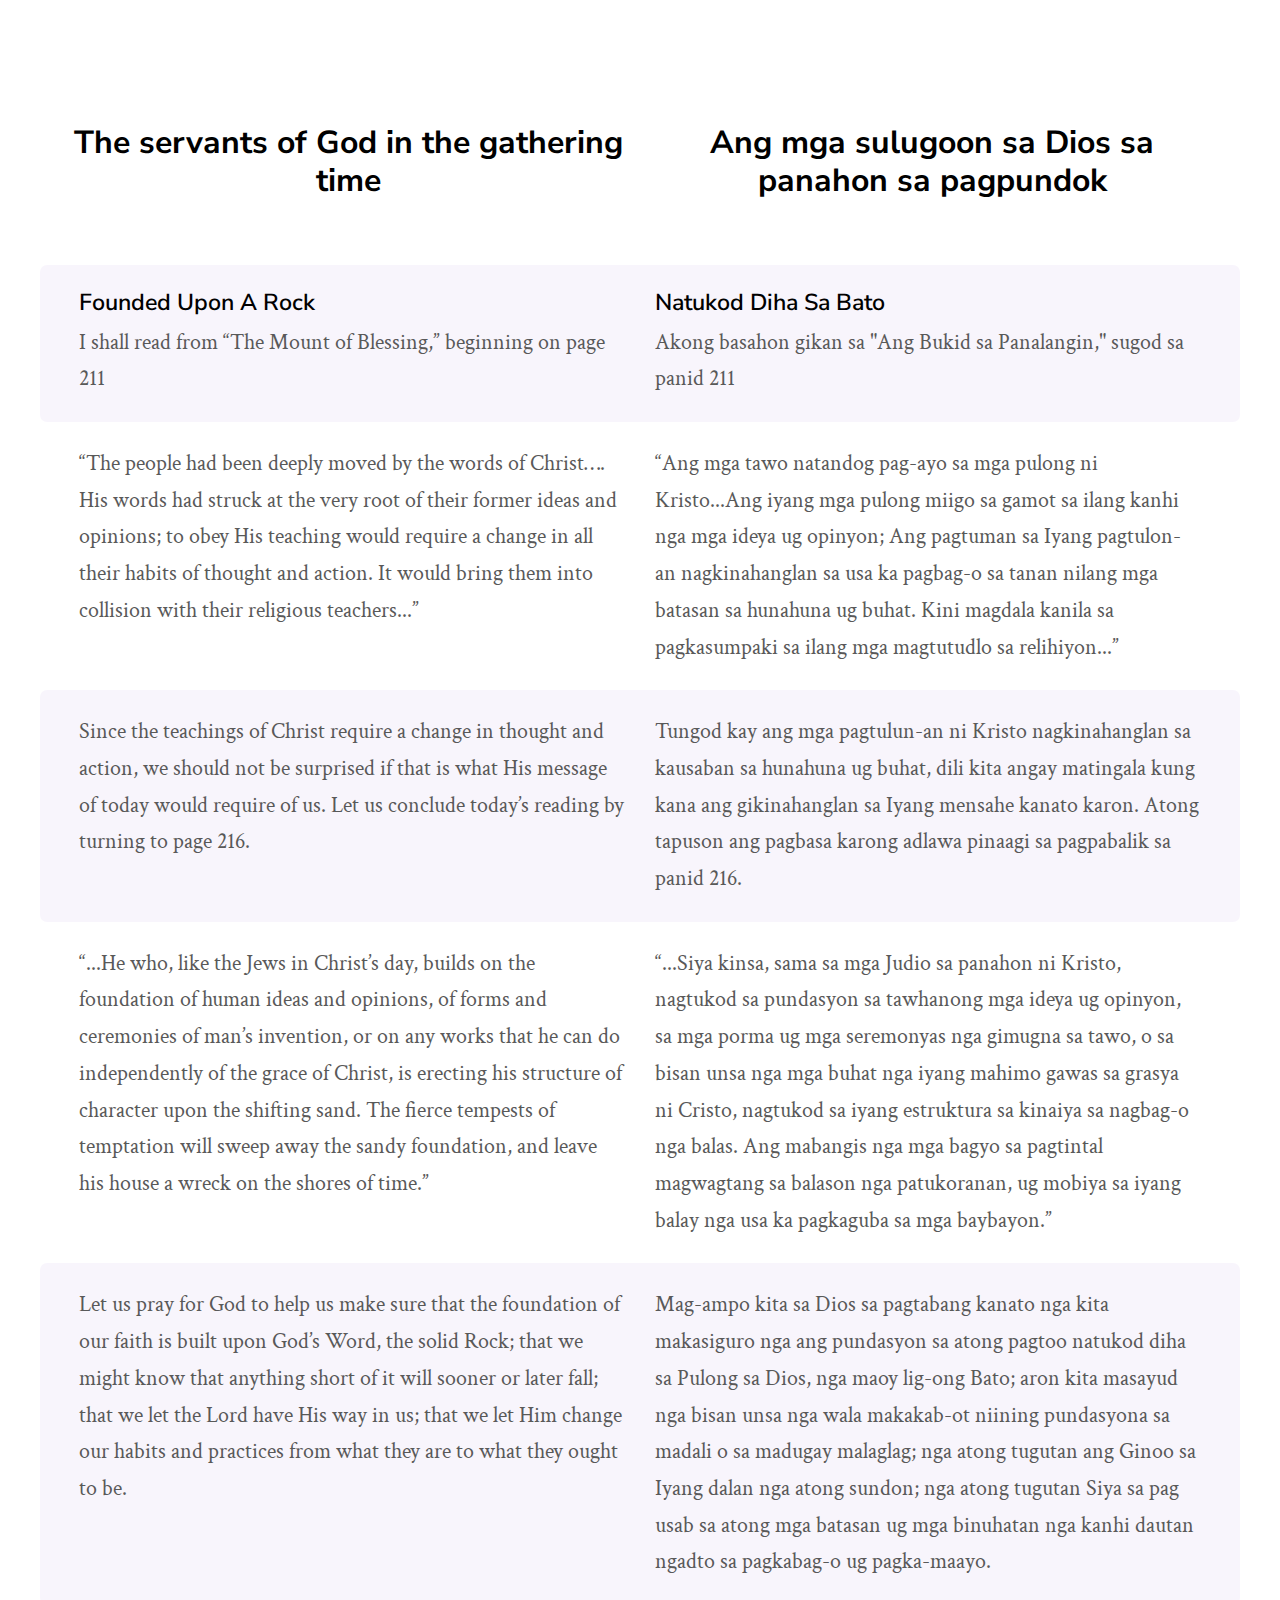
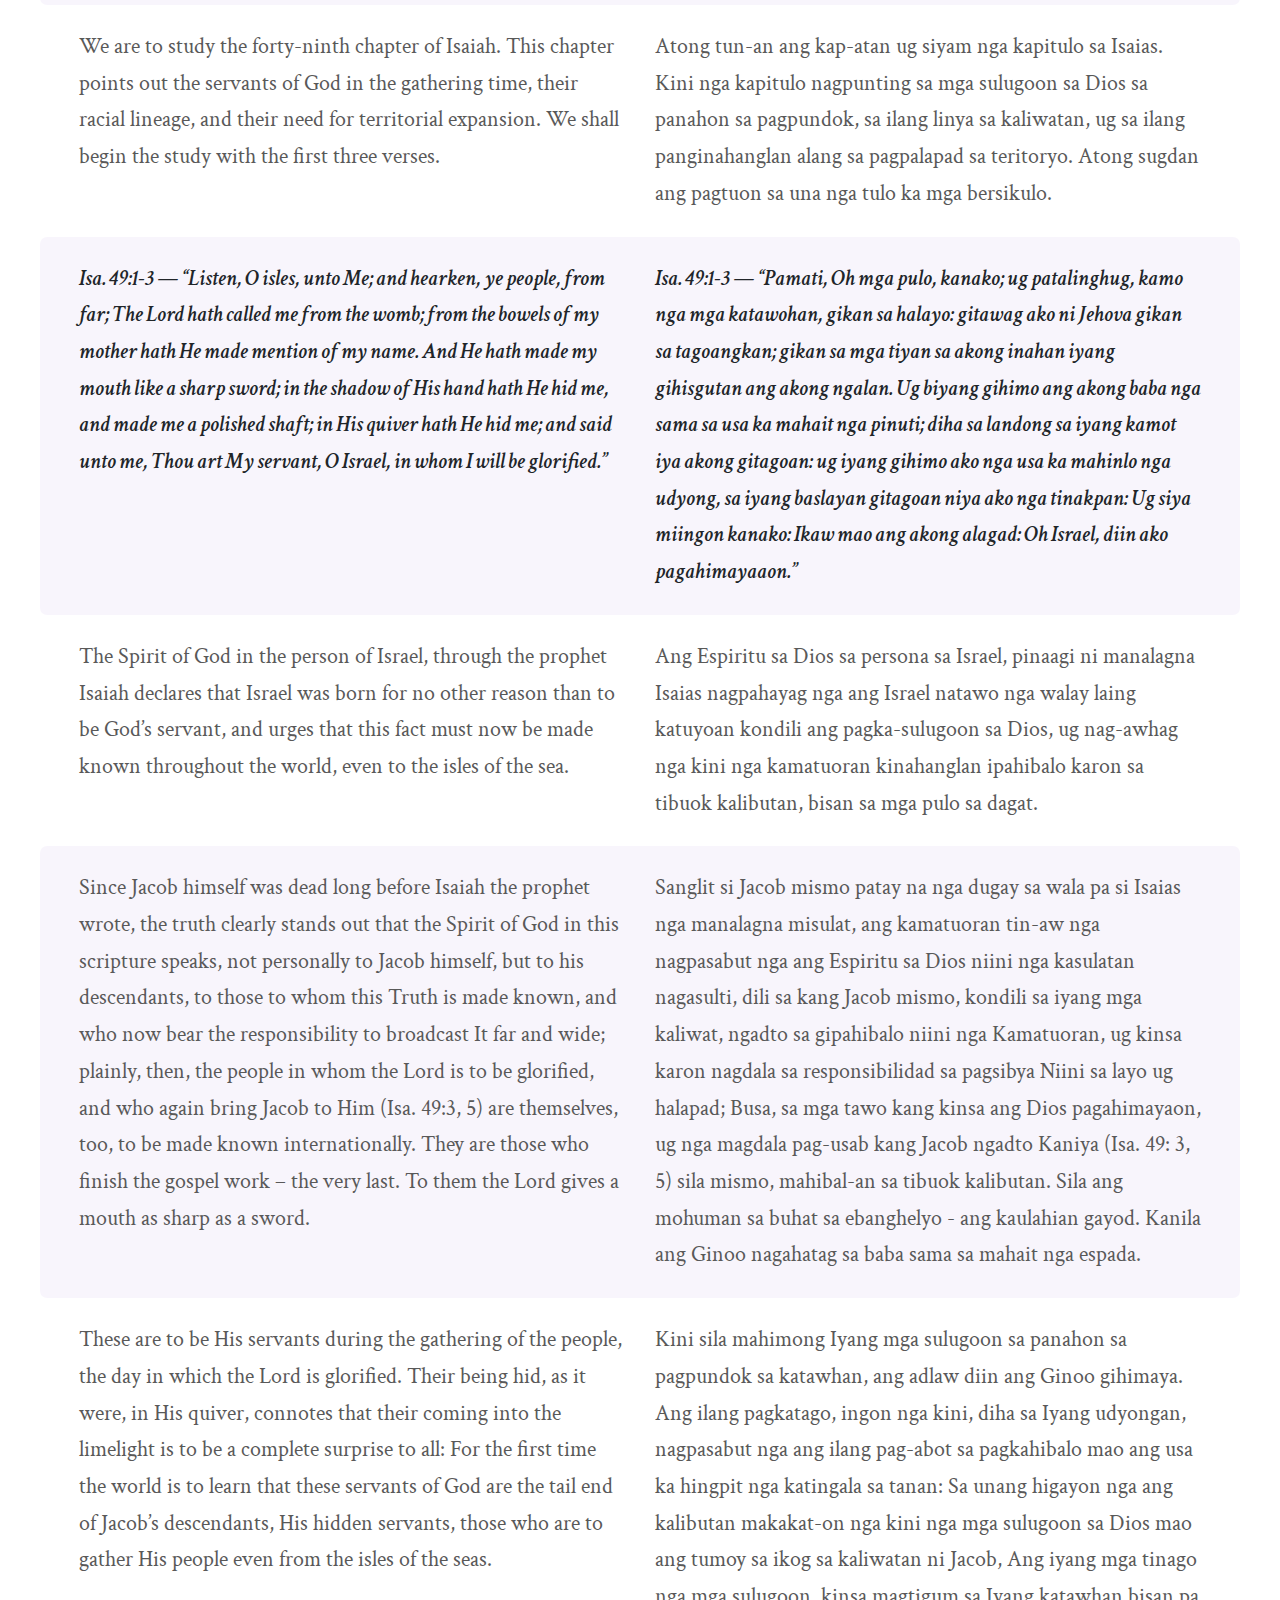
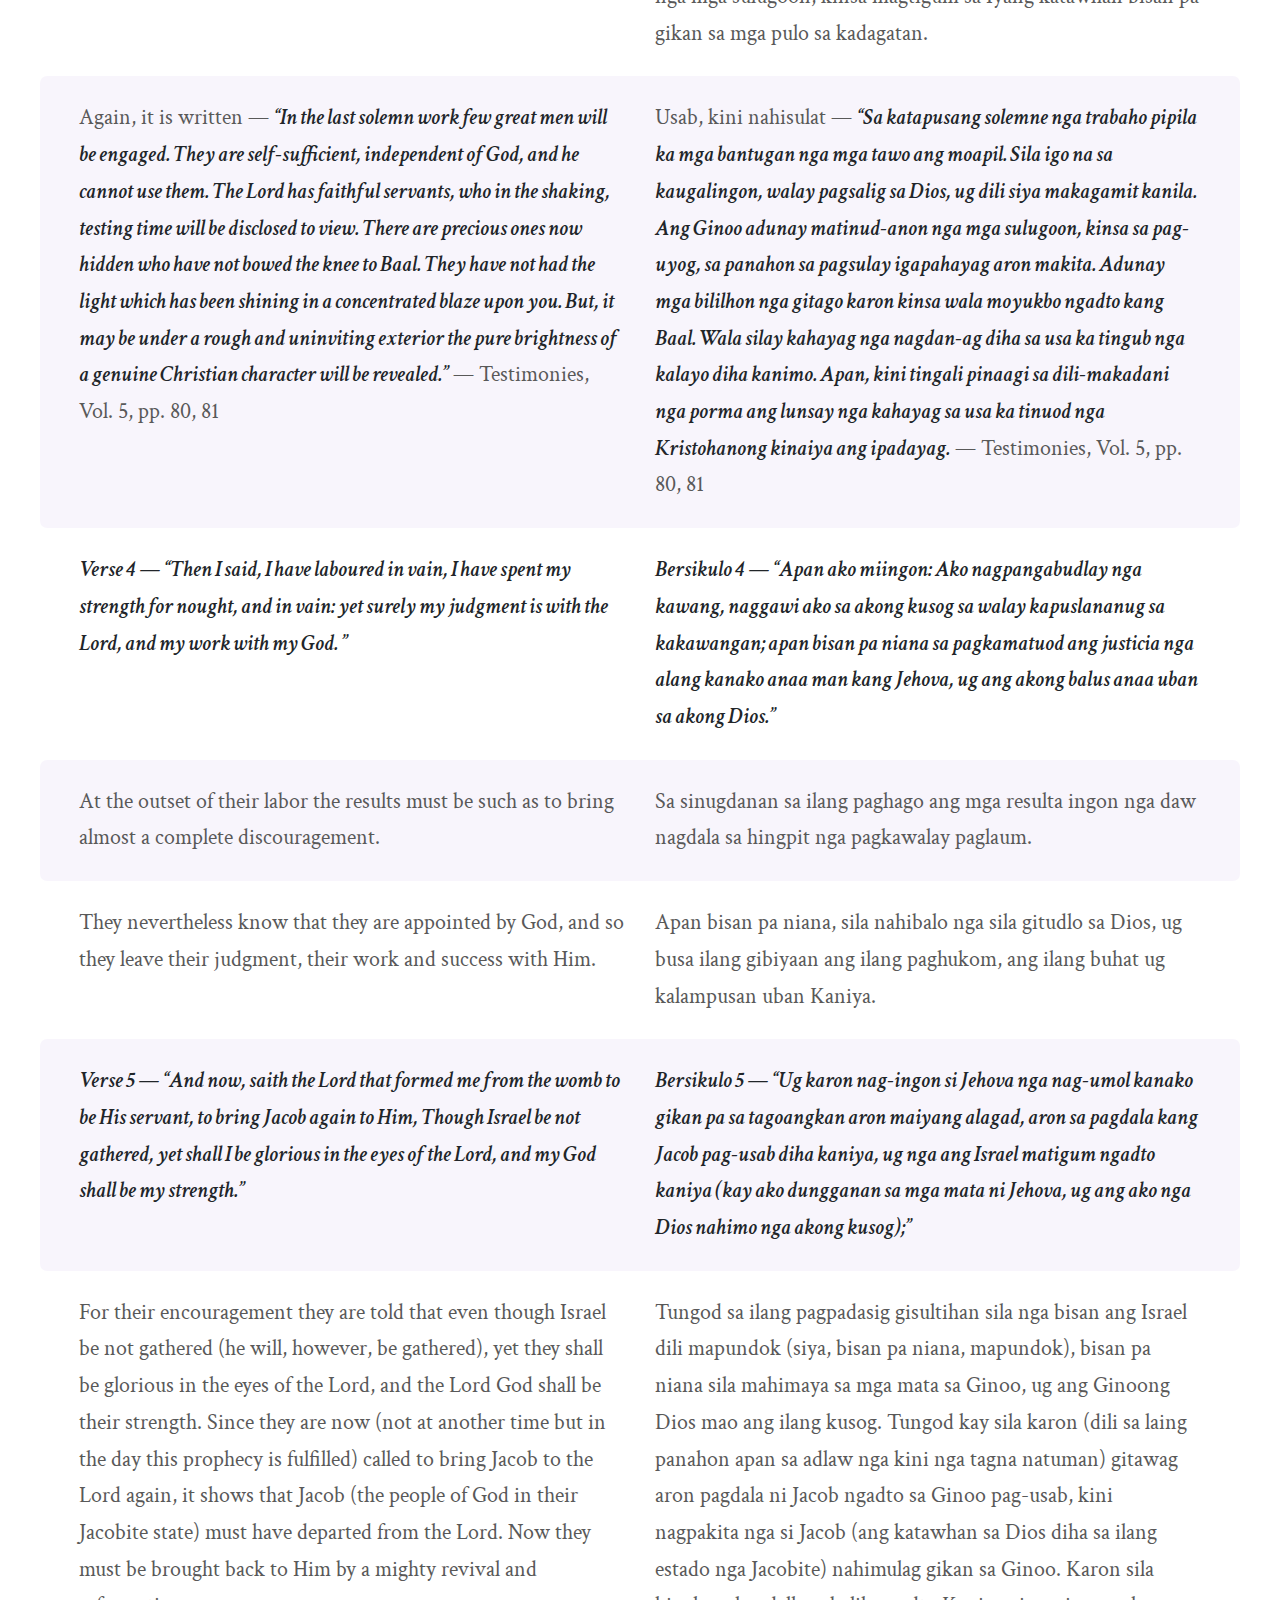
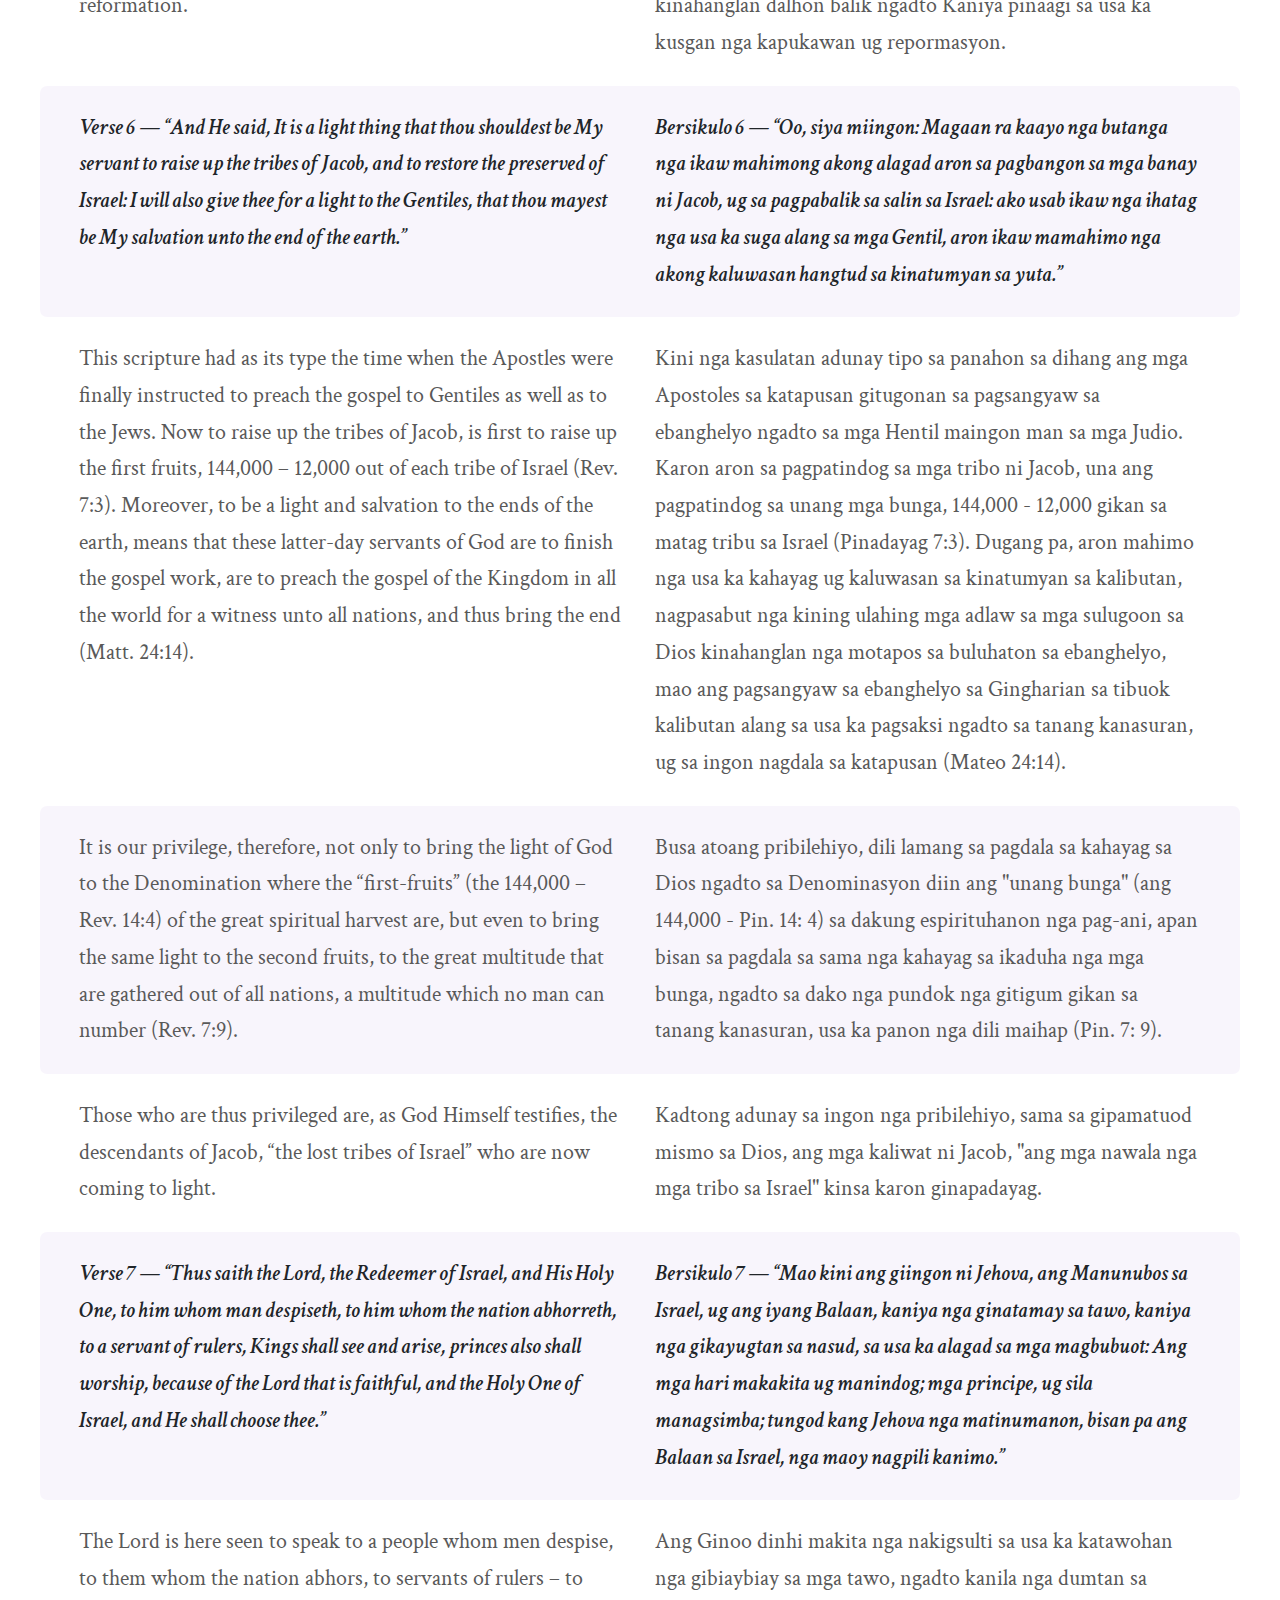
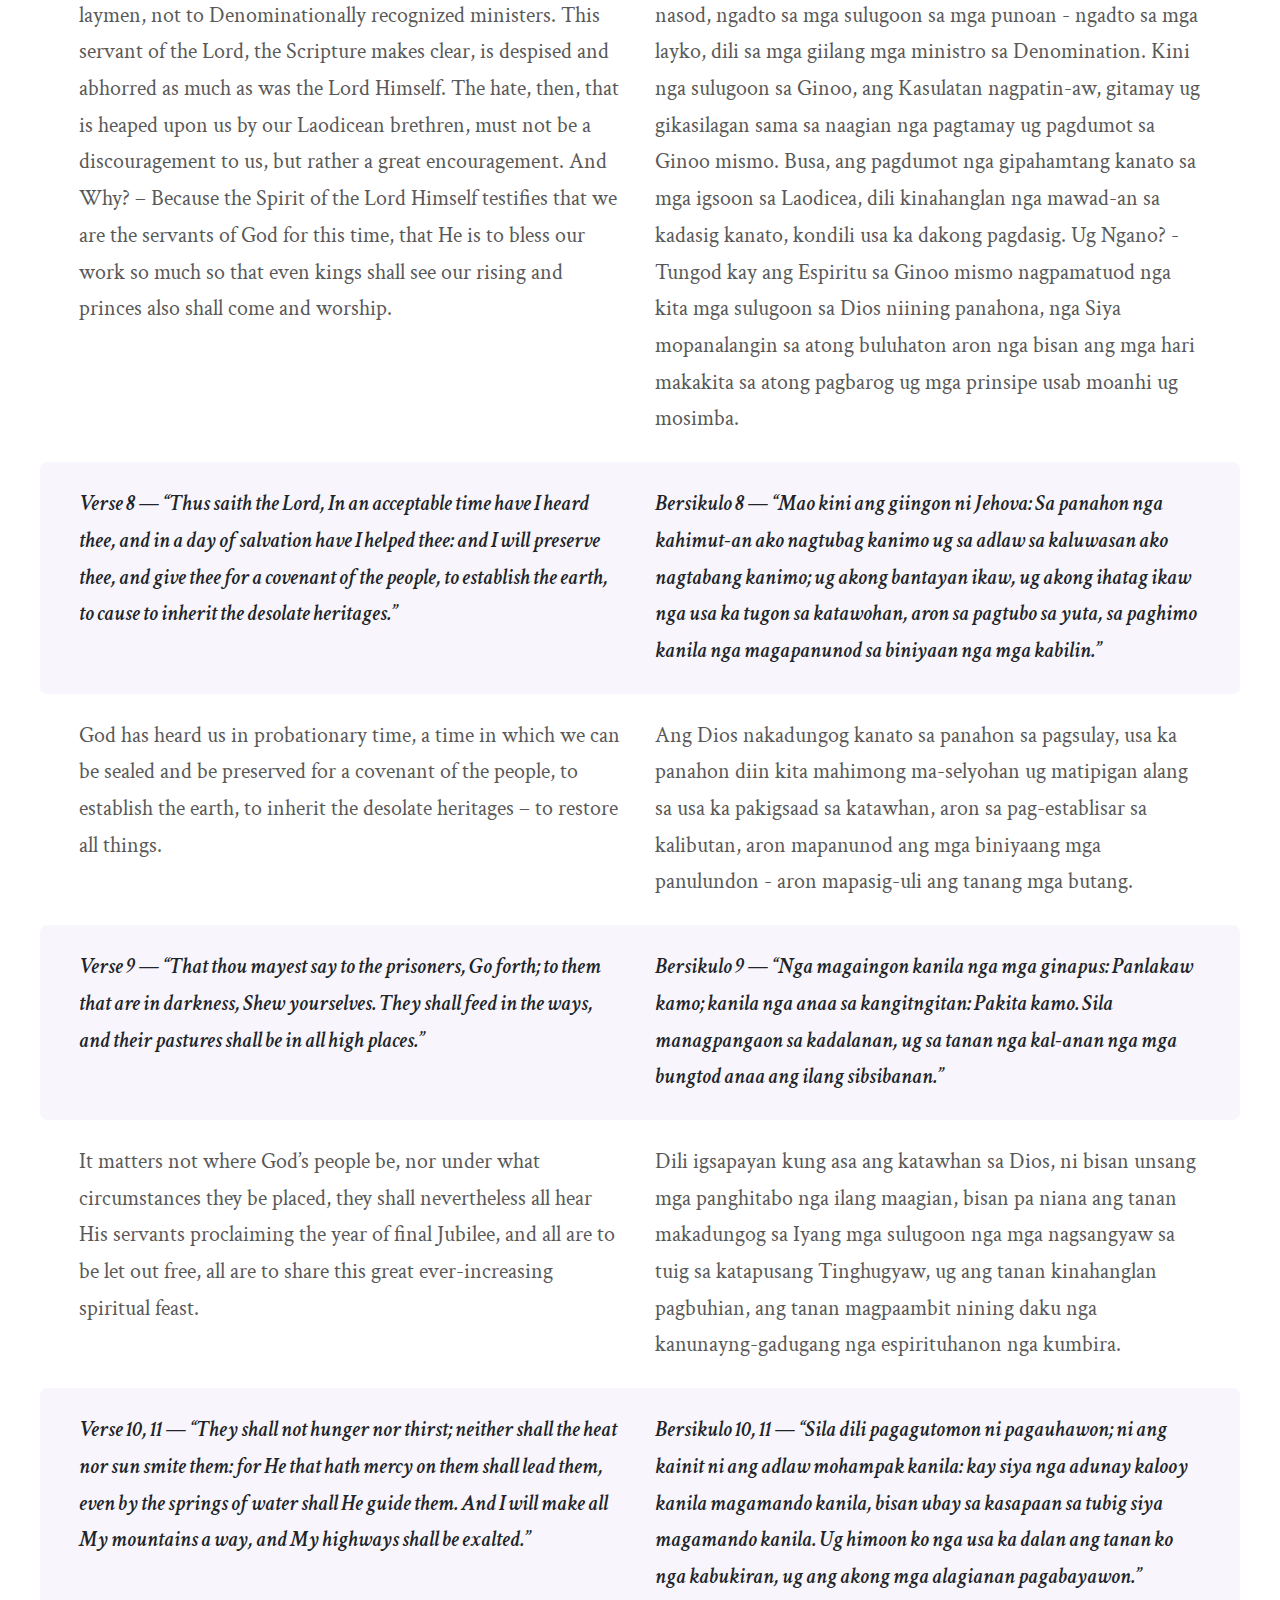
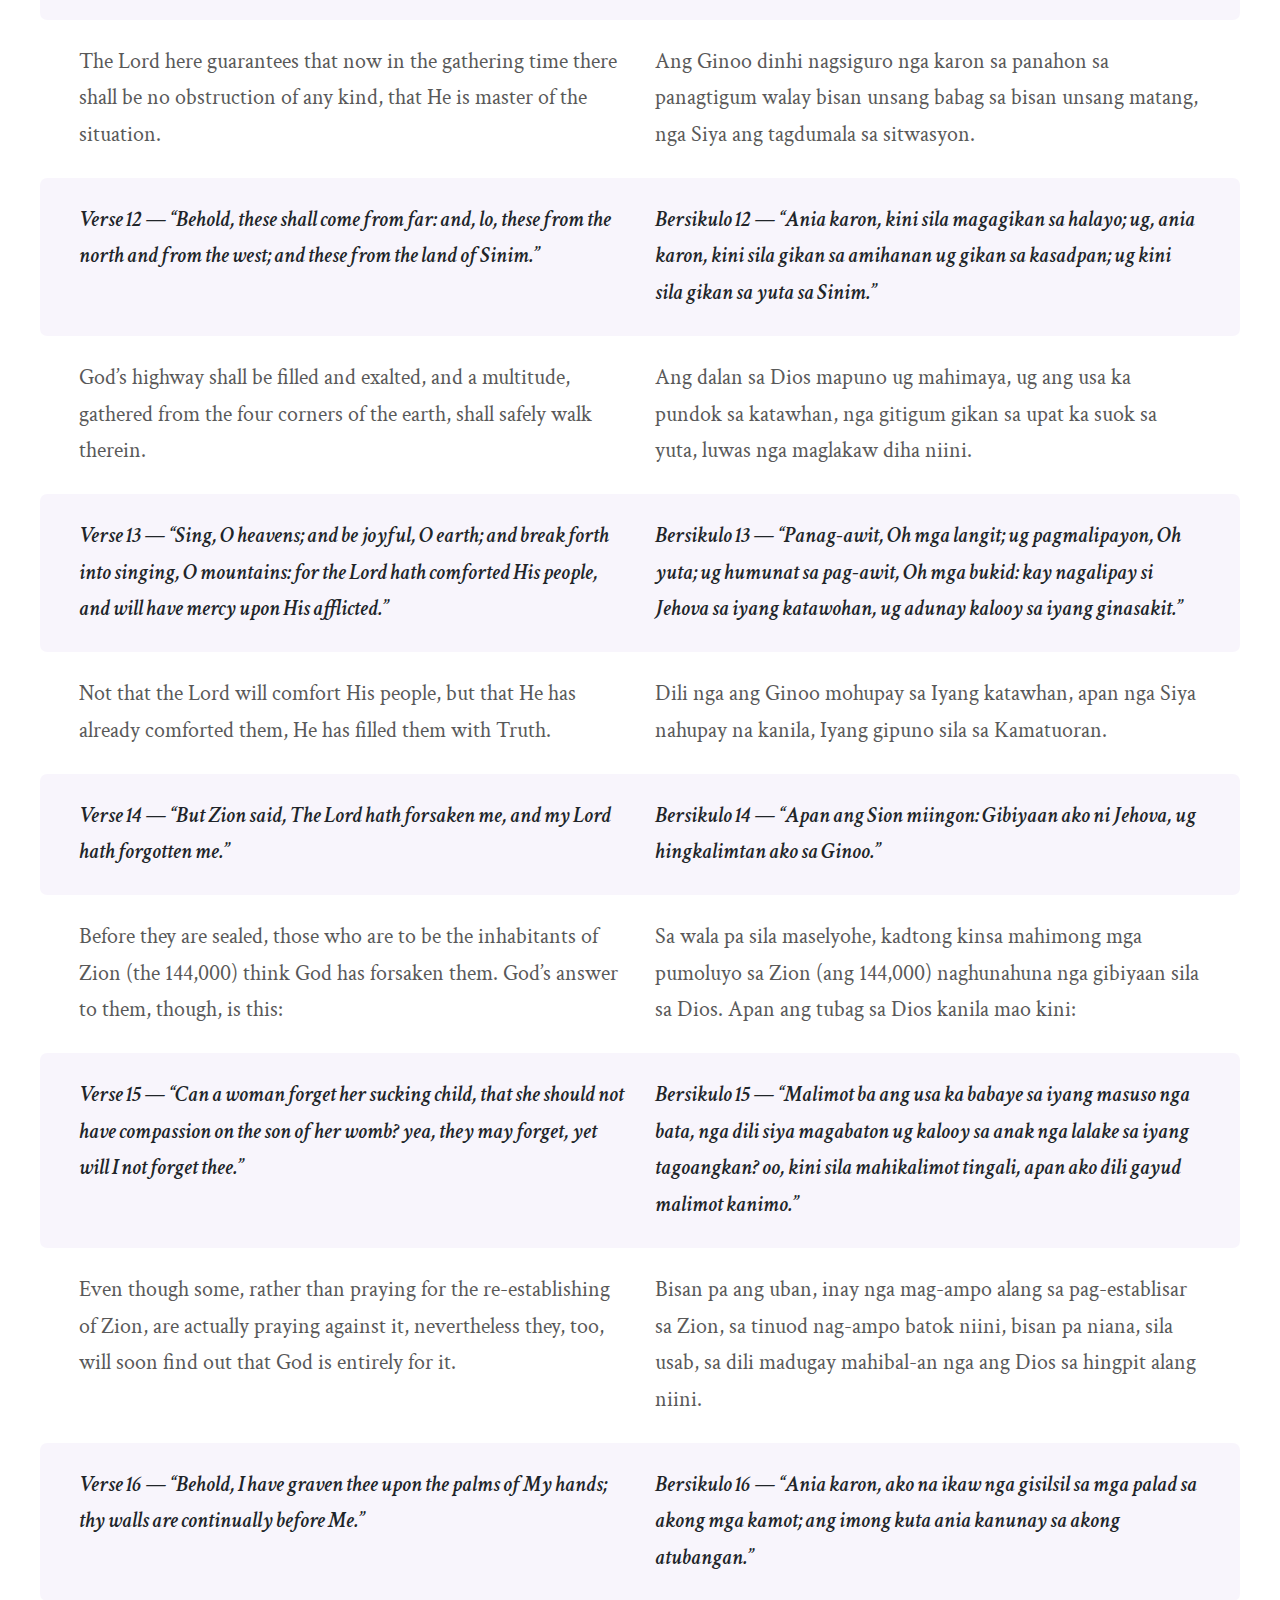
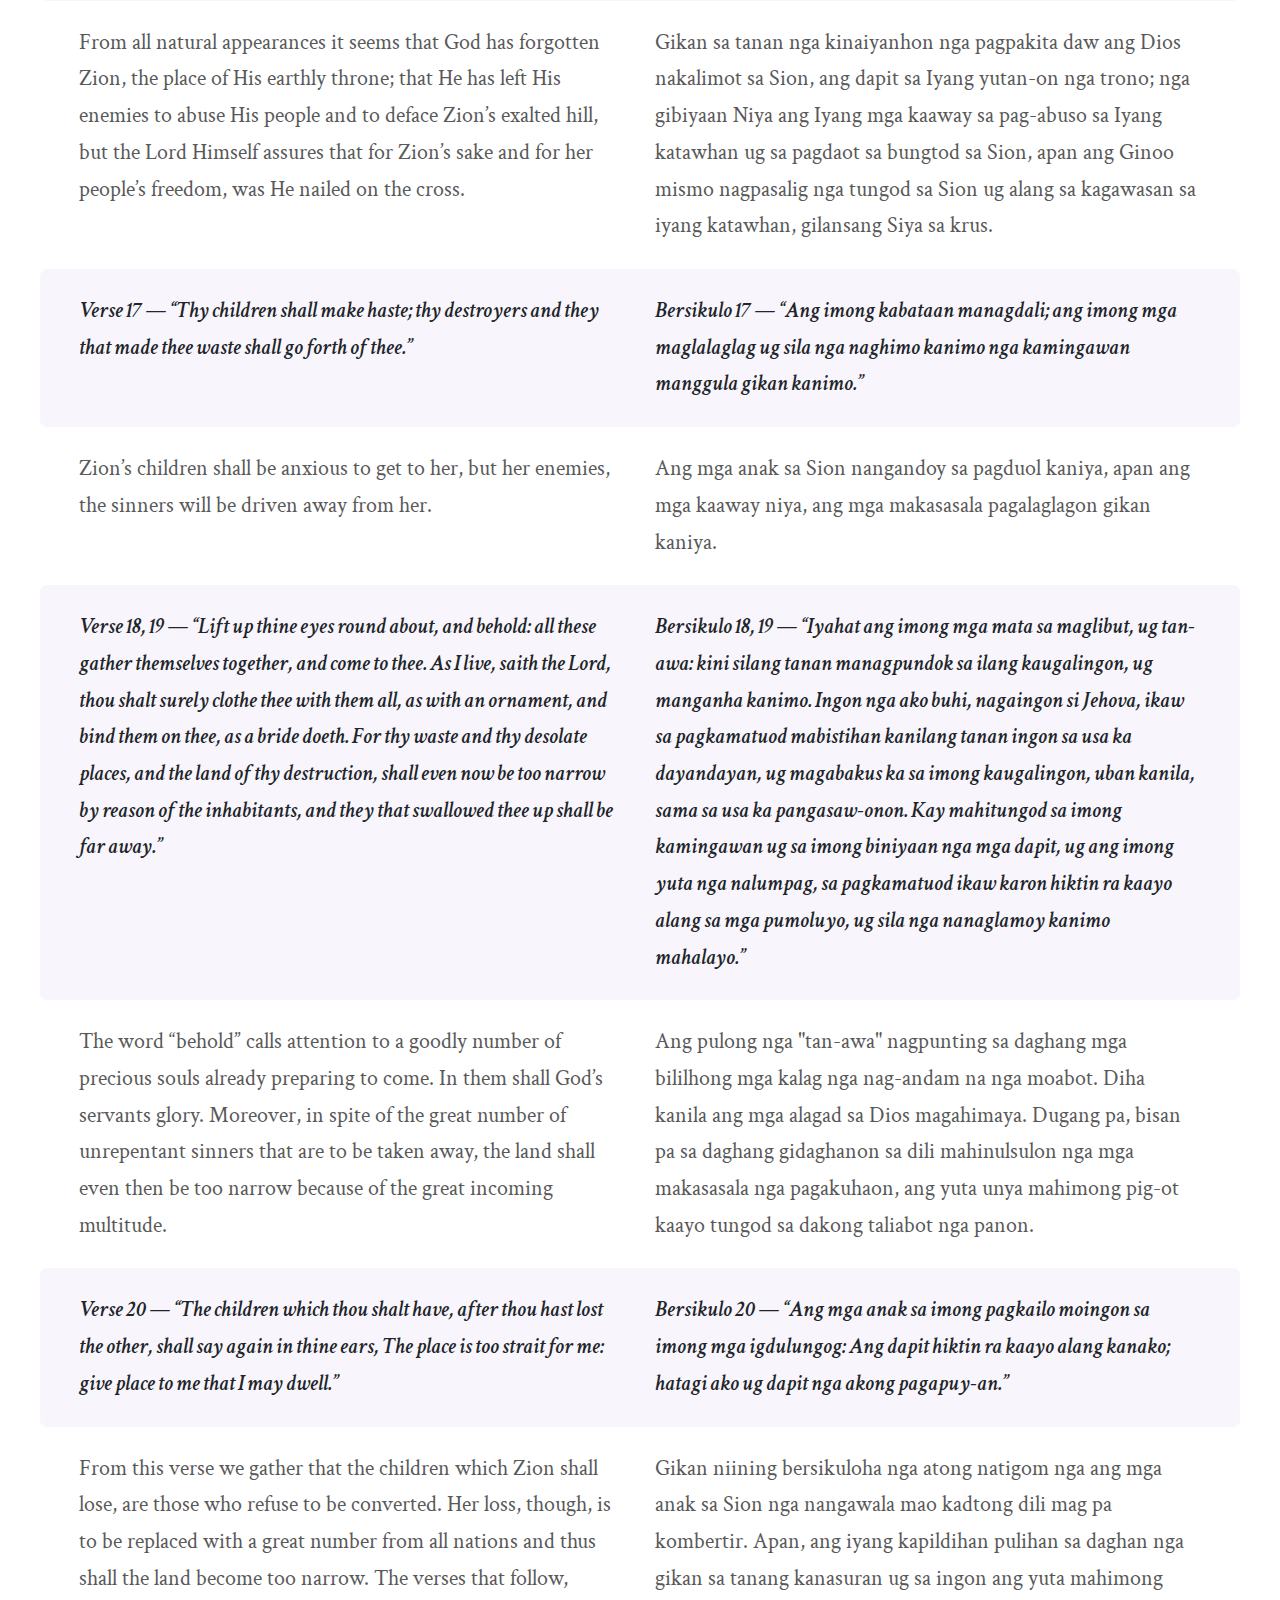
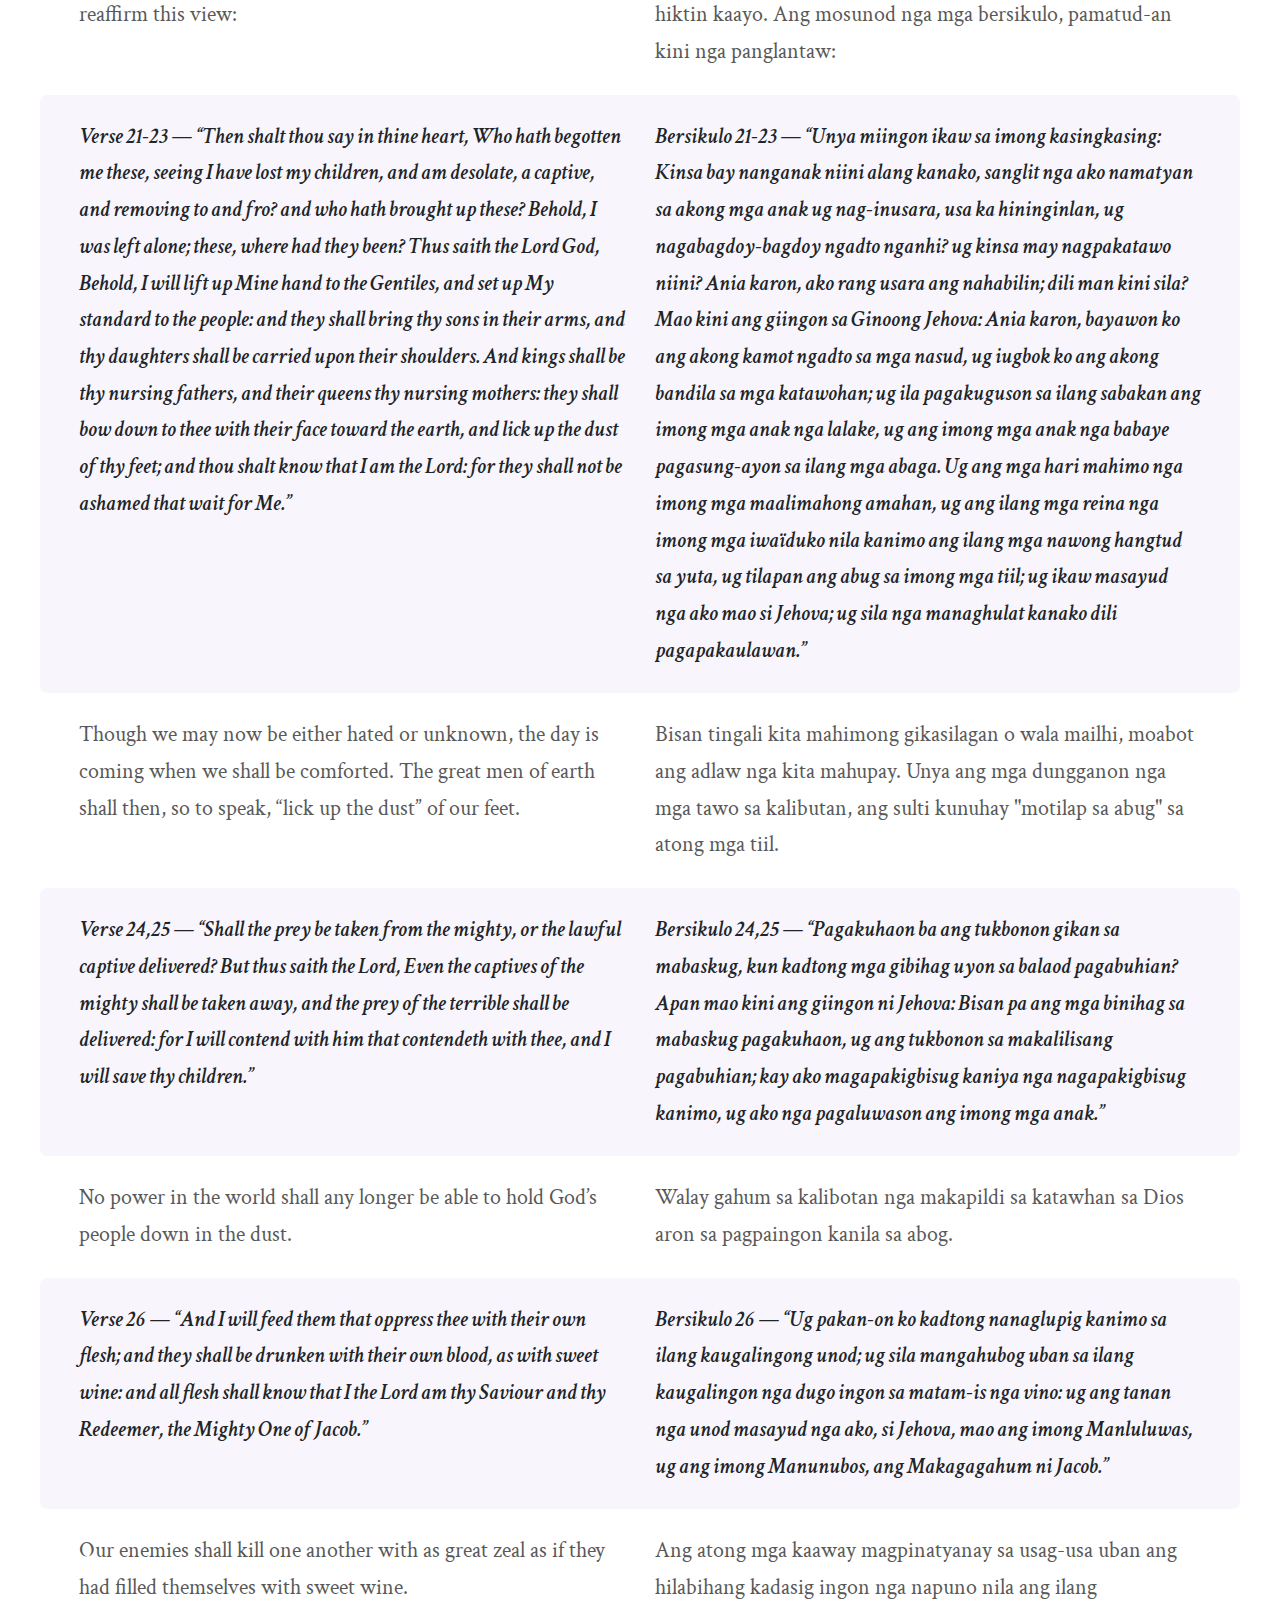
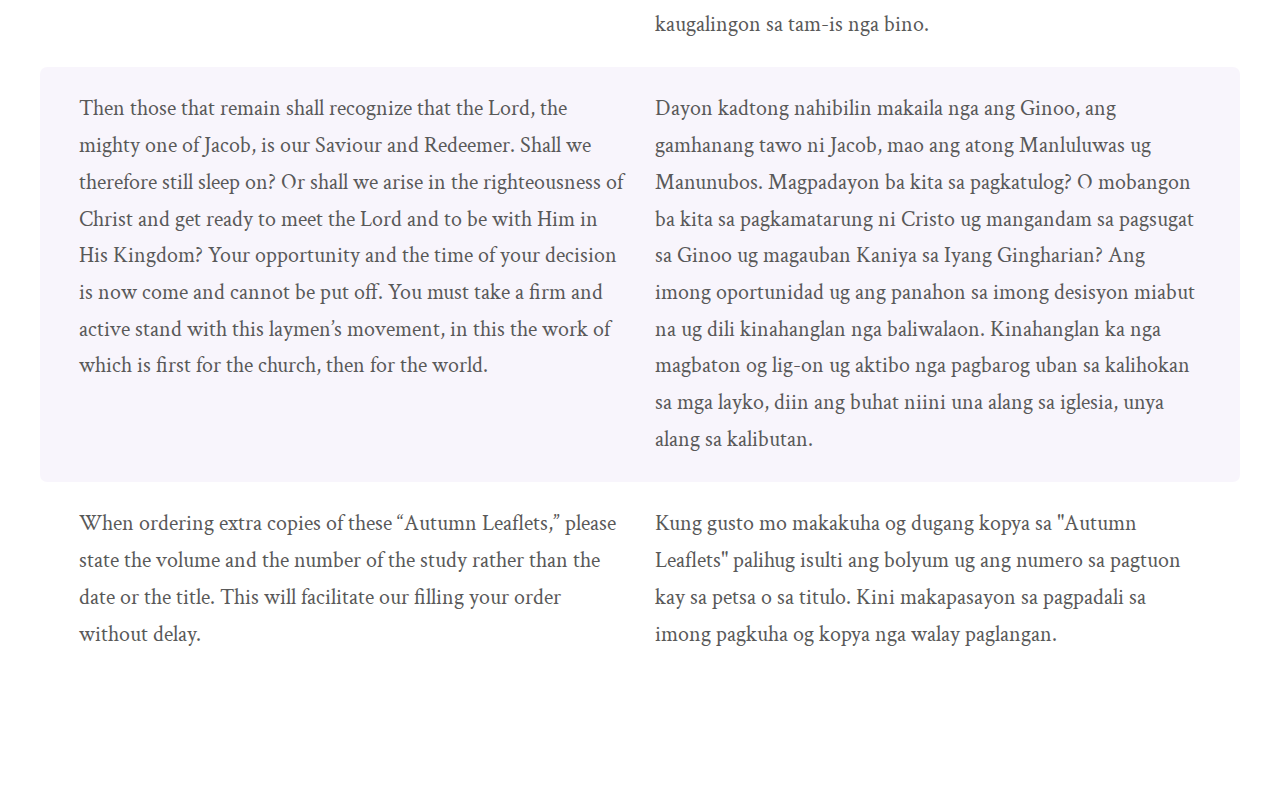
==== commit e4bea920: "Done 1TG46" ====
--- a/1TG46.html
+++ b/1TG46.html
@@ -225,8 +225,275 @@
 						</div>
 					</div>	
 
+					<div class="row py-3 px-0 p-md-4 bg-light">
+						<div class="col-6">
+							<p><em>Verse 8 &mdash; &ldquo;Thus saith the Lord, In an acceptable time have I heard thee, and in a day of salvation have I helped thee: and I will preserve thee, and give thee for a covenant of the people, to establish the earth, to cause to inherit the desolate heritages.&rdquo;</em></p>
+						</div>
+						<div class="col-6">
+							<p><em>Bersikulo 8 &mdash; &ldquo;Mao kini ang giingon ni Jehova: Sa panahon nga kahimut-an ako nagtubag kanimo ug sa adlaw sa kaluwasan ako nagtabang kanimo; ug akong bantayan ikaw, ug akong ihatag ikaw nga usa ka tugon sa katawohan, aron sa pagtubo sa yuta, sa paghimo kanila nga magapanunod sa biniyaan nga mga kabilin.&rdquo;</em></p>
+						</div>
+					</div>	
+
+					<div class="row py-3 px-0 p-md-4">
+						<div class="col-6">
+							<p>God has heard us in probationary time, a time in which we can be sealed and be preserved for a covenant of the people, to establish the earth, to inherit the desolate heritages – to restore all things. </p>
+						</div>
+						<div class="col-6">
+							<p>Ang Dios nakadungog kanato sa panahon sa pagsulay, usa ka panahon diin kita mahimong ma-selyohan ug matipigan alang sa usa ka pakigsaad sa katawhan, aron sa pag-establisar sa kalibutan, aron mapanunod ang mga biniyaang mga panulundon - aron mapasig-uli ang tanang mga butang.</p>
+						</div>
+					</div>
+
+					<div class="row py-3 px-0 p-md-4 bg-light">
+						<div class="col-6">
+							<p><em>Verse 9 &mdash; &ldquo;That thou mayest say to the prisoners, Go forth; to them that are in darkness, Shew yourselves. They shall feed in the ways, and their pastures shall be in all high places.&rdquo;</em></p>
+						</div>
+						<div class="col-6">
+							<p><em>Bersikulo 9 &mdash; &ldquo;Nga magaingon kanila nga mga ginapus: Panlakaw kamo; kanila nga anaa sa kangitngitan: Pakita kamo. Sila managpangaon sa kadalanan, ug sa tanan nga kal-anan nga mga bungtod anaa ang ilang sibsibanan.&rdquo;</em></p>
+						</div>
+					</div>	
+
+					<div class="row py-3 px-0 p-md-4">
+						<div class="col-6">
+							<p>It matters not where God’s people be, nor under what circumstances they be placed, they shall nevertheless all hear His servants proclaiming the year of final Jubilee, and all are to be let out free, all are to share this great ever-increasing spiritual feast.</p>
+						</div>
+						<div class="col-6">
+							<p>Dili igsapayan kung asa ang katawhan sa Dios, ni bisan unsang mga panghitabo nga ilang maagian, bisan pa niana ang tanan makadungog sa Iyang mga sulugoon nga mga nagsangyaw sa tuig sa katapusang Tinghugyaw, ug ang tanan kinahanglan pagbuhian, ang tanan magpaambit nining daku nga kanunayng-gadugang nga espirituhanon nga kumbira.</p>
+						</div>
+					</div>
+
+					<div class="row py-3 px-0 p-md-4 bg-light">
+						<div class="col-6">
+							<p><em>Verse 10, 11 &mdash; &ldquo;They shall not hunger nor thirst; neither shall the heat nor sun smite them: for He that hath mercy on them shall lead them, even by the springs of water shall He guide them. And I will make all My mountains a way, and My highways shall be exalted.&rdquo;</em></p>
+						</div>
+						<div class="col-6">
+							<p><em>Bersikulo 10, 11 &mdash; &ldquo;Sila dili pagagutomon ni pagauhawon; ni ang kainit ni ang adlaw mohampak kanila: kay siya nga adunay kalooy kanila magamando kanila, bisan ubay sa kasapaan sa tubig siya magamando kanila. Ug himoon ko nga usa ka dalan ang tanan ko nga kabukiran, ug ang akong mga alagianan pagabayawon.&rdquo;</em></p>
+						</div>
+					</div>
+
+					<div class="row py-3 px-0 p-md-4">
+						<div class="col-6">
+							<p>The Lord here guarantees that now in the gathering time there shall be no obstruction of any kind, that He is master of the situation.</p>
+						</div>
+						<div class="col-6">
+							<p>Ang Ginoo dinhi nagsiguro nga karon sa panahon sa panagtigum walay bisan unsang babag sa bisan unsang matang, nga Siya ang tagdumala sa sitwasyon.</p>
+						</div>
+					</div>
+
+					<div class="row py-3 px-0 p-md-4 bg-light">
+						<div class="col-6">
+							<p><em>Verse 12 &mdash; &ldquo;Behold, these shall come from far: and, lo, these from the north and from the west; and these from the land of Sinim.&rdquo;</em></p>
+						</div>
+						<div class="col-6">
+							<p><em>Bersikulo 12 &mdash; &ldquo;Ania karon, kini sila magagikan sa halayo; ug, ania karon, kini sila gikan sa amihanan ug gikan sa kasadpan; ug kini sila gikan sa yuta sa Sinim.&rdquo;</em></p>
+						</div>
+					</div>
 					
-					
+					<div class="row py-3 px-0 p-md-4">
+						<div class="col-6">
+							<p>God’s highway shall be filled and exalted, and a multitude, gathered from the four corners of the earth, shall safely walk therein.</p>
+						</div>
+						<div class="col-6">
+							<p>Ang dalan sa Dios mapuno ug mahimaya, ug ang usa ka pundok sa katawhan, nga gitigum gikan sa upat ka suok sa yuta, luwas nga maglakaw diha niini.</p>
+						</div>
+					</div>
+
+					<div class="row py-3 px-0 p-md-4 bg-light">
+						<div class="col-6">
+							<p><em>Verse 13 &mdash; &ldquo;Sing, O heavens; and be joyful, O earth; and break forth into singing, O mountains: for the Lord hath comforted His people, and will have mercy upon His afflicted.&rdquo;</em></p>
+						</div>
+						<div class="col-6">
+							<p><em>Bersikulo 13 &mdash; &ldquo;Panag-awit, Oh mga langit; ug pagmalipayon, Oh yuta; ug humunat sa pag-awit, Oh mga bukid: kay nagalipay si Jehova sa iyang katawohan, ug adunay kalooy sa iyang ginasakit.&rdquo;</em></p>
+						</div>
+					</div>
+
+					<div class="row py-3 px-0 p-md-4">
+						<div class="col-6">
+							<p>Not that the Lord will comfort His people, but that He has already comforted them, He has filled them with Truth.</p>
+						</div>
+						<div class="col-6">
+							<p>Dili nga ang Ginoo mohupay sa Iyang katawhan, apan nga Siya nahupay na kanila, Iyang gipuno sila sa Kamatuoran.</p>
+						</div>
+					</div>
+
+					<div class="row py-3 px-0 p-md-4 bg-light">
+						<div class="col-6">
+							<p><em>Verse 14 &mdash; &ldquo;But Zion said, The Lord hath forsaken me, and my Lord hath forgotten me.&rdquo;</em></p>
+						</div>
+						<div class="col-6">
+							<p><em>Bersikulo 14 &mdash; &ldquo;Apan ang Sion miingon: Gibiyaan ako ni Jehova, ug hingkalimtan ako sa Ginoo.&rdquo;</em></p>
+						</div>
+					</div>
+
+					<div class="row py-3 px-0 p-md-4">
+						<div class="col-6">
+							<p>Before they are sealed, those who are to be the inhabitants of Zion (the 144,000) think God has forsaken them. God’s answer to them, though, is this:</p>
+						</div>
+						<div class="col-6">
+							<p>Sa wala pa sila maselyohe, kadtong kinsa mahimong mga pumoluyo sa Zion (ang 144,000) naghunahuna nga gibiyaan sila sa Dios. Apan ang tubag sa Dios kanila mao kini:</p>
+						</div>
+					</div>
+
+					<div class="row py-3 px-0 p-md-4 bg-light">
+						<div class="col-6">
+							<p><em>Verse 15 &mdash; &ldquo;Can a woman forget her sucking child, that she should not have compassion on the son of her womb? yea, they may forget, yet will I not forget thee.&rdquo;</em></p>
+						</div>
+						<div class="col-6">
+							<p><em>Bersikulo 15 &mdash; &ldquo;Malimot ba ang usa ka babaye sa iyang masuso nga bata, nga dili siya magabaton ug kalooy sa anak nga lalake sa iyang tagoangkan? oo, kini sila mahikalimot tingali, apan ako dili gayud malimot kanimo.&rdquo;</em></p>
+						</div>
+					</div>
+
+					<div class="row py-3 px-0 p-md-4">
+						<div class="col-6">
+							<p>Even though some, rather than praying for the re-establishing of Zion, are actually praying against it, nevertheless they, too, will soon find out that God is entirely for it.</p>
+						</div>
+						<div class="col-6">
+							<p>Bisan pa ang uban, inay nga mag-ampo alang sa pag-establisar sa Zion, sa tinuod nag-ampo batok niini, bisan pa niana, sila usab, sa dili madugay mahibal-an nga ang Dios sa hingpit alang niini.</p>
+						</div>
+					</div>
+
+					<div class="row py-3 px-0 p-md-4 bg-light">
+						<div class="col-6">
+							<p><em>Verse 16 &mdash; &ldquo;Behold, I have graven thee upon the palms of My hands; thy walls are continually before Me.&rdquo;</em></p>
+						</div>
+						<div class="col-6">
+							<p><em>Bersikulo 16 &mdash; &ldquo;Ania karon, ako na ikaw nga gisilsil sa mga palad sa akong mga kamot; ang imong kuta ania kanunay sa akong atubangan.&rdquo;</em></p>
+						</div>
+					</div>
+
+					<div class="row py-3 px-0 p-md-4">
+						<div class="col-6">
+							<p>From all natural appearances it seems that God has forgotten Zion, the place of His earthly throne; that He has left His enemies to abuse His people and to deface Zion’s exalted hill, but the Lord Himself assures that for Zion’s sake and for her people’s freedom, was He nailed on the cross.</p>
+						</div>
+						<div class="col-6">
+							<p>Gikan sa tanan nga kinaiyanhon nga pagpakita daw ang Dios nakalimot sa Sion, ang dapit sa Iyang yutan-on nga trono; nga gibiyaan Niya ang Iyang mga kaaway sa pag-abuso sa Iyang katawhan ug sa pagdaot sa bungtod sa Sion, apan ang Ginoo mismo nagpasalig nga tungod sa Sion ug alang sa kagawasan sa iyang katawhan, gilansang Siya sa krus.</p>
+						</div>
+					</div>
+
+					<div class="row py-3 px-0 p-md-4 bg-light">
+						<div class="col-6">
+							<p><em>Verse 17 &mdash; &ldquo;Thy children shall make haste; thy destroyers and they that made thee waste shall go forth of thee.&rdquo;</em></p>
+						</div>
+						<div class="col-6">
+							<p><em>Bersikulo 17 &mdash; &ldquo;Ang imong kabataan managdali; ang imong mga maglalaglag ug sila nga naghimo kanimo nga kamingawan manggula gikan kanimo.&rdquo;</em></p>
+						</div>
+					</div>
+
+					<div class="row py-3 px-0 p-md-4">
+						<div class="col-6">
+							<p>Zion’s children shall be anxious to get to her, but her enemies, the sinners will be driven away from her. </p>
+						</div>
+						<div class="col-6">
+							<p>Ang mga anak sa Sion nangandoy sa pagduol kaniya, apan ang mga kaaway niya, ang mga makasasala pagalaglagon gikan kaniya.</p>
+						</div>
+					</div>
+
+					<div class="row py-3 px-0 p-md-4 bg-light">
+						<div class="col-6">
+							<p><em>Verse 18, 19 &mdash; &ldquo;Lift up thine eyes round about, and behold: all these gather themselves together, and come to thee. As I live, saith the Lord, thou shalt surely clothe thee with them all, as with an ornament, and bind them on thee, as a bride doeth. For thy waste and thy desolate places, and the land of thy destruction, shall even now be too narrow by reason of the inhabitants, and they that swallowed thee up shall be far away.&rdquo;</em></p>
+						</div>
+						<div class="col-6">
+							<p><em>Bersikulo 18, 19 &mdash; &ldquo;Iyahat ang imong mga mata sa maglibut, ug tan-awa: kini silang tanan managpundok sa ilang kaugalingon, ug manganha kanimo. Ingon nga ako buhi, nagaingon si Jehova, ikaw sa pagkamatuod mabistihan kanilang tanan ingon sa usa ka dayandayan, ug magabakus ka sa imong kaugalingon, uban kanila, sama sa usa ka pangasaw-onon. Kay mahitungod sa imong kamingawan ug sa imong biniyaan nga mga dapit, ug ang imong yuta nga nalumpag, sa pagkamatuod ikaw karon hiktin ra kaayo alang sa mga pumoluyo, ug sila nga nanaglamoy kanimo mahalayo.&rdquo;</em></p>
+						</div>
+					</div>
+
+					<div class="row py-3 px-0 p-md-4">
+						<div class="col-6">
+							<p>The word “behold” calls attention to a goodly number of precious souls already preparing to come. In them shall God’s servants glory. Moreover, in spite of the great number of unrepentant sinners that are to be taken away, the land shall even then be too narrow because of the great incoming multitude.</p>
+						</div>
+						<div class="col-6">
+							<p>Ang pulong nga "tan-awa" nagpunting sa daghang mga bililhong mga kalag nga nag-andam na nga moabot. Diha kanila ang mga alagad sa Dios magahimaya. Dugang pa, bisan pa sa daghang gidaghanon sa dili mahinulsulon nga mga makasasala nga pagakuhaon, ang yuta unya mahimong pig-ot kaayo tungod sa dakong taliabot nga panon.</p>
+						</div>
+					</div>
+
+					<div class="row py-3 px-0 p-md-4 bg-light">
+						<div class="col-6">
+							<p><em>Verse 20 &mdash; &ldquo;The children which thou shalt have, after thou hast lost the other, shall say again in thine ears, The place is too strait for me: give place to me that I may dwell.&rdquo;</em></p>
+						</div>
+						<div class="col-6">
+							<p><em>Bersikulo 20 &mdash; &ldquo;Ang mga anak sa imong pagkailo moingon sa imong mga igdulungog: Ang dapit hiktin ra kaayo alang kanako; hatagi ako ug dapit nga akong pagapuy-an.&rdquo;</em></p>
+						</div>
+					</div>
+
+					<div class="row py-3 px-0 p-md-4">
+						<div class="col-6">
+							<p>From this verse we gather that the children which Zion shall lose, are those who refuse to be converted. Her loss, though, is to be replaced with a great number from all nations and thus shall the land become too narrow. The verses that follow, reaffirm this view:</p>
+						</div>
+						<div class="col-6">
+							<p>Gikan niining bersikuloha nga atong natigom nga ang mga anak sa Sion nga nangawala mao kadtong dili mag pa kombertir. Apan, ang iyang kapildihan pulihan sa daghan nga gikan sa tanang kanasuran ug sa ingon ang yuta mahimong hiktin kaayo. Ang mosunod nga mga bersikulo, pamatud-an kini nga panglantaw:</p>
+						</div>
+					</div>
+
+					<div class="row py-3 px-0 p-md-4 bg-light">
+						<div class="col-6">
+							<p><em>Verse 21-23 &mdash; &ldquo;Then shalt thou say in thine heart, Who hath begotten me these, seeing I have lost my children, and am desolate, a captive, and removing to and fro? and who hath brought up these? Behold, I was left alone; these, where had they been? Thus saith the Lord God, Behold, I will lift up Mine hand to the Gentiles, and set up My standard to the people: and they shall bring thy sons in their arms, and thy daughters shall be carried upon their shoulders. And kings shall be thy nursing fathers, and their queens thy nursing mothers: they shall bow down to thee with their face toward the earth, and lick up the dust of thy feet; and thou shalt know that I am the Lord: for they shall not be ashamed that wait for Me.&rdquo;</em></p>
+						</div>
+						<div class="col-6">
+							<p><em>Bersikulo 21-23 &mdash; &ldquo;Unya miingon ikaw sa imong kasingkasing: Kinsa bay nanganak niini alang kanako, sanglit nga ako namatyan sa akong mga anak ug nag-inusara, usa ka hininginlan, ug nagabagdoy-bagdoy ngadto nganhi? ug kinsa may nagpakatawo niini? Ania karon, ako rang usara ang nahabilin; dili man kini sila? Mao kini ang giingon sa Ginoong Jehova: Ania karon, bayawon ko ang akong kamot ngadto sa mga nasud, ug iugbok ko ang akong bandila sa mga katawohan; ug ila pagakuguson sa ilang sabakan ang imong mga anak nga lalake, ug ang imong mga anak nga babaye pagasung-ayon sa ilang mga abaga. Ug ang mga hari mahimo nga imong mga maalimahong amahan, ug ang ilang mga reina nga imong mga iwaïduko nila kanimo ang ilang mga nawong hangtud sa yuta, ug tilapan ang abug sa imong mga tiil; ug ikaw masayud nga ako mao si Jehova; ug sila nga managhulat kanako dili pagapakaulawan.&rdquo;</em></p>
+						</div>
+					</div>
+
+					<div class="row py-3 px-0 p-md-4">
+						<div class="col-6">
+							<p>Though we may now be either hated or unknown, the day is coming when we shall be comforted. The great men of earth shall then, so to speak, “lick up the dust” of our feet.</p>
+						</div>
+						<div class="col-6">
+							<p>Bisan tingali kita mahimong gikasilagan o wala mailhi, moabot ang adlaw nga kita mahupay. Unya ang mga dungganon nga mga tawo sa kalibutan, ang sulti kunuhay "motilap sa abug" sa atong mga tiil.</p>
+						</div>
+					</div>
+
+					<div class="row py-3 px-0 p-md-4 bg-light">
+						<div class="col-6">
+							<p><em>Verse 24,25 &mdash; &ldquo;Shall the prey be taken from the mighty, or the lawful captive delivered? But thus saith the Lord, Even the captives of the mighty shall be taken away, and the prey of the terrible shall be delivered: for I will contend with him that contendeth with thee, and I will save thy children.&rdquo;</em></p>
+						</div>
+						<div class="col-6">
+							<p><em>Bersikulo 24,25 &mdash; &ldquo;Pagakuhaon ba ang tukbonon gikan sa mabaskug, kun kadtong mga gibihag uyon sa balaod pagabuhian? Apan mao kini ang giingon ni Jehova: Bisan pa ang mga binihag sa mabaskug pagakuhaon, ug ang tukbonon sa makalilisang pagabuhian; kay ako magapakigbisug kaniya nga nagapakigbisug kanimo, ug ako nga pagaluwason ang imong mga anak.&rdquo;</em></p>
+						</div>
+					</div>
+
+					<div class="row py-3 px-0 p-md-4">
+						<div class="col-6">
+							<p>No power in the world shall any longer be able to hold God’s people down in the dust.</p>
+						</div>
+						<div class="col-6">
+							<p>Walay gahum sa kalibotan nga makapildi sa katawhan sa Dios aron sa pagpaingon kanila sa abog.</p>
+						</div>
+					</div>
+
+					<div class="row py-3 px-0 p-md-4 bg-light">
+						<div class="col-6">
+							<p><em>Verse 26 &mdash; &ldquo;And I will feed them that oppress thee with their own flesh; and they shall be drunken with their own blood, as with sweet wine: and all flesh shall know that I the Lord am thy Saviour and thy Redeemer, the Mighty One of Jacob.&rdquo;</em></p>
+						</div>
+						<div class="col-6">
+							<p><em>Bersikulo 26 &mdash; &ldquo;Ug pakan-on ko kadtong nanaglupig kanimo sa ilang kaugalingong unod; ug sila mangahubog uban sa ilang kaugalingon nga dugo ingon sa matam-is nga vino: ug ang tanan nga unod masayud nga ako, si Jehova, mao ang imong Manluluwas, ug ang imong Manunubos, ang Makagagahum ni Jacob.&rdquo;</em></p>
+						</div>
+					</div>
+
+					<div class="row py-3 px-0 p-md-4">
+						<div class="col-6">
+							<p>Our enemies shall kill one another with as great zeal as if they had filled themselves with sweet wine.</p>
+						</div>
+						<div class="col-6">
+							<p>Ang atong mga kaaway magpinatyanay sa usag-usa uban ang hilabihang kadasig ingon nga napuno nila ang ilang kaugalingon sa tam-is nga bino.</p>
+						</div>
+					</div>
+
+					<div class="row py-3 px-0 p-md-4 bg-light">
+						<div class="col-6">
+							<p>Then those that remain shall recognize that the Lord, the mighty one of Jacob, is our Saviour and Redeemer. Shall we therefore still sleep on? Or shall we arise in the righteousness of Christ and get ready to meet the Lord and to be with Him in His Kingdom? Your opportunity and the time of your decision is now come and cannot be put off. You must take a firm and active stand with this laymen’s movement, in this the work of which is first for the church, then for the world.</p>
+						</div>
+						<div class="col-6">
+							<p>Dayon kadtong nahibilin makaila nga ang Ginoo, ang gamhanang tawo ni Jacob, mao ang atong Manluluwas ug Manunubos. Magpadayon ba kita sa pagkatulog? O mobangon ba kita sa pagkamatarung ni Cristo ug mangandam sa pagsugat sa Ginoo ug magauban Kaniya sa Iyang Gingharian? Ang imong oportunidad ug ang panahon sa imong desisyon miabut na ug dili kinahanglan nga baliwalaon. Kinahanglan ka nga magbaton og lig-on ug aktibo nga pagbarog uban sa kalihokan sa mga layko, diin ang buhat niini una alang sa iglesia, unya alang sa kalibutan.</p>
+						</div>
+					</div>
+
+					<div class="row py-3 px-0 p-md-4">
+						<div class="col-6">
+							<p>When ordering extra copies of these “Autumn Leaflets,” please state the volume and the number of the study rather than the date or the title. This will facilitate our filling your order without delay.</p>
+						</div>
+						<div class="col-6">
+							<p>Kung gusto mo makakuha og dugang kopya sa "Autumn Leaflets" palihug isulti ang bolyum ug ang numero sa pagtuon kay sa petsa o sa titulo. Kini makapasayon sa pagpadali sa imong pagkuha og kopya nga walay paglangan.</p>
+						</div>
+					</div>
 
 				</div>
 			
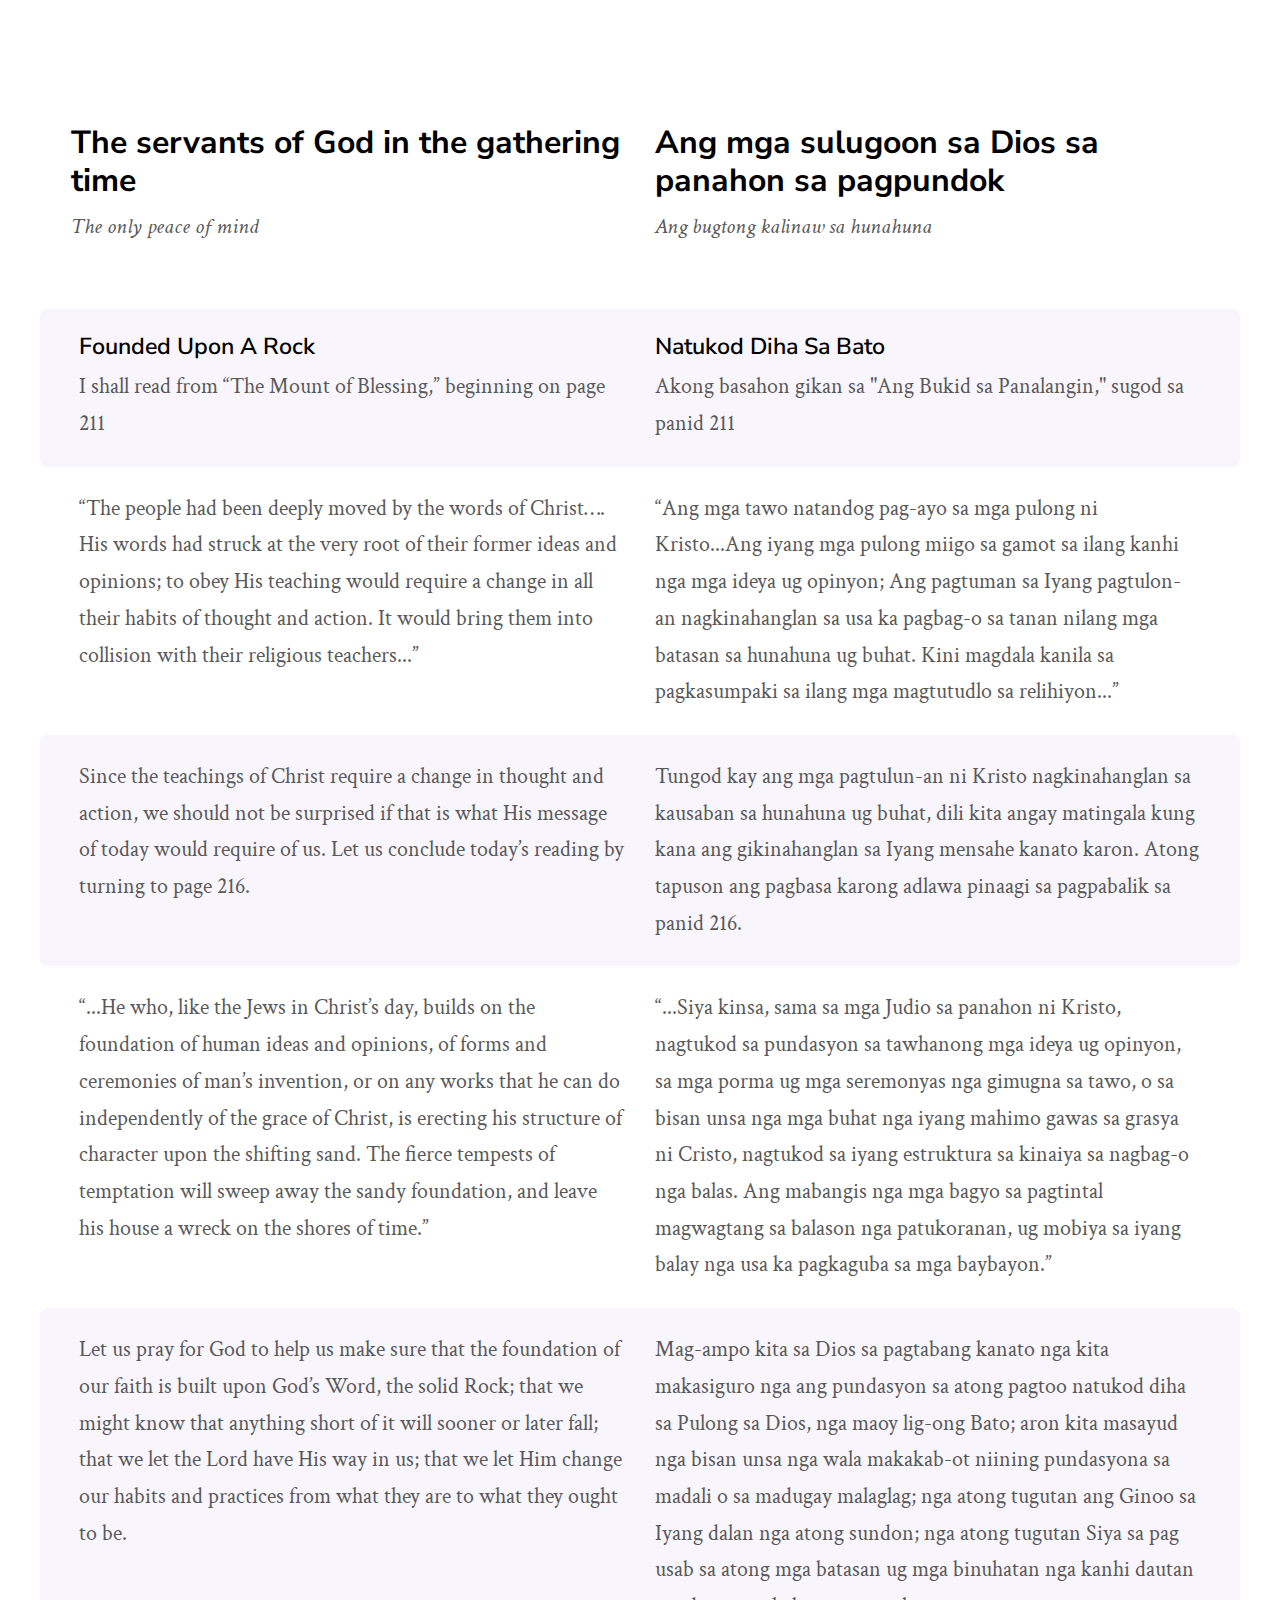
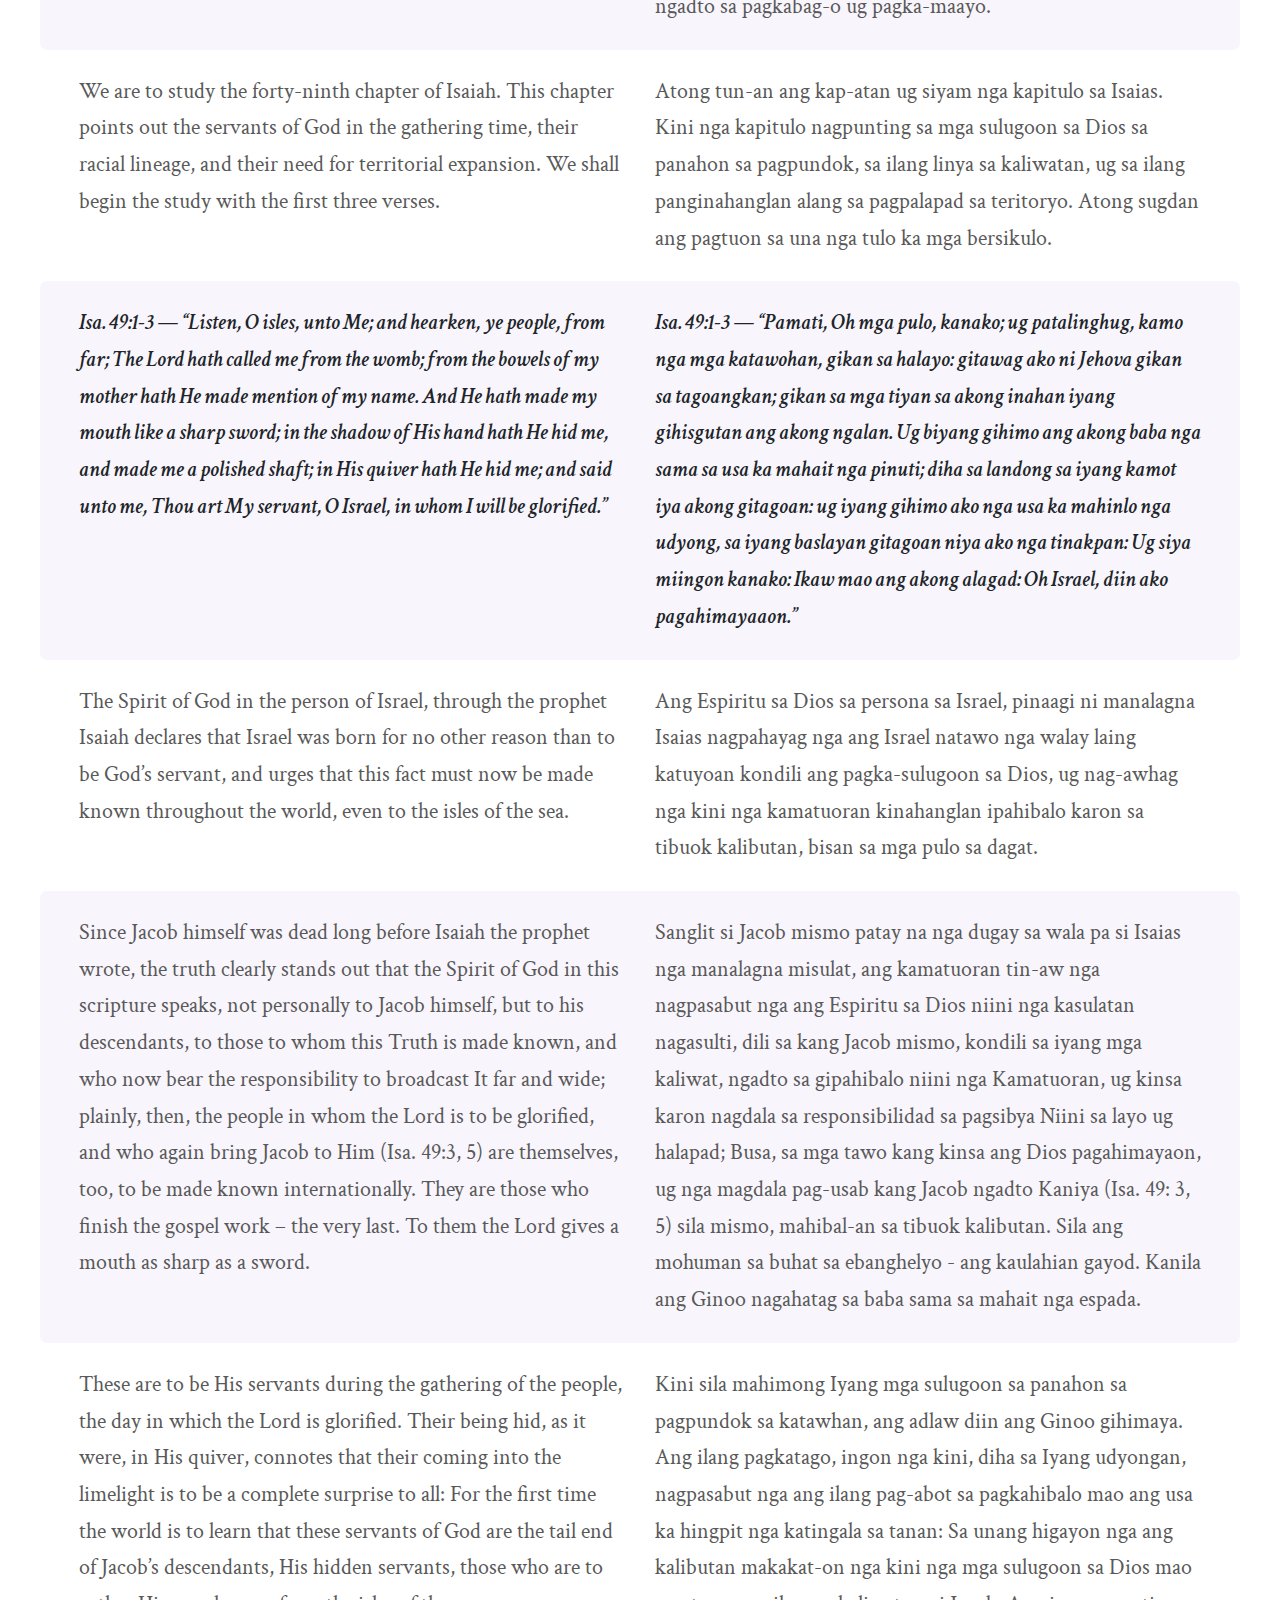
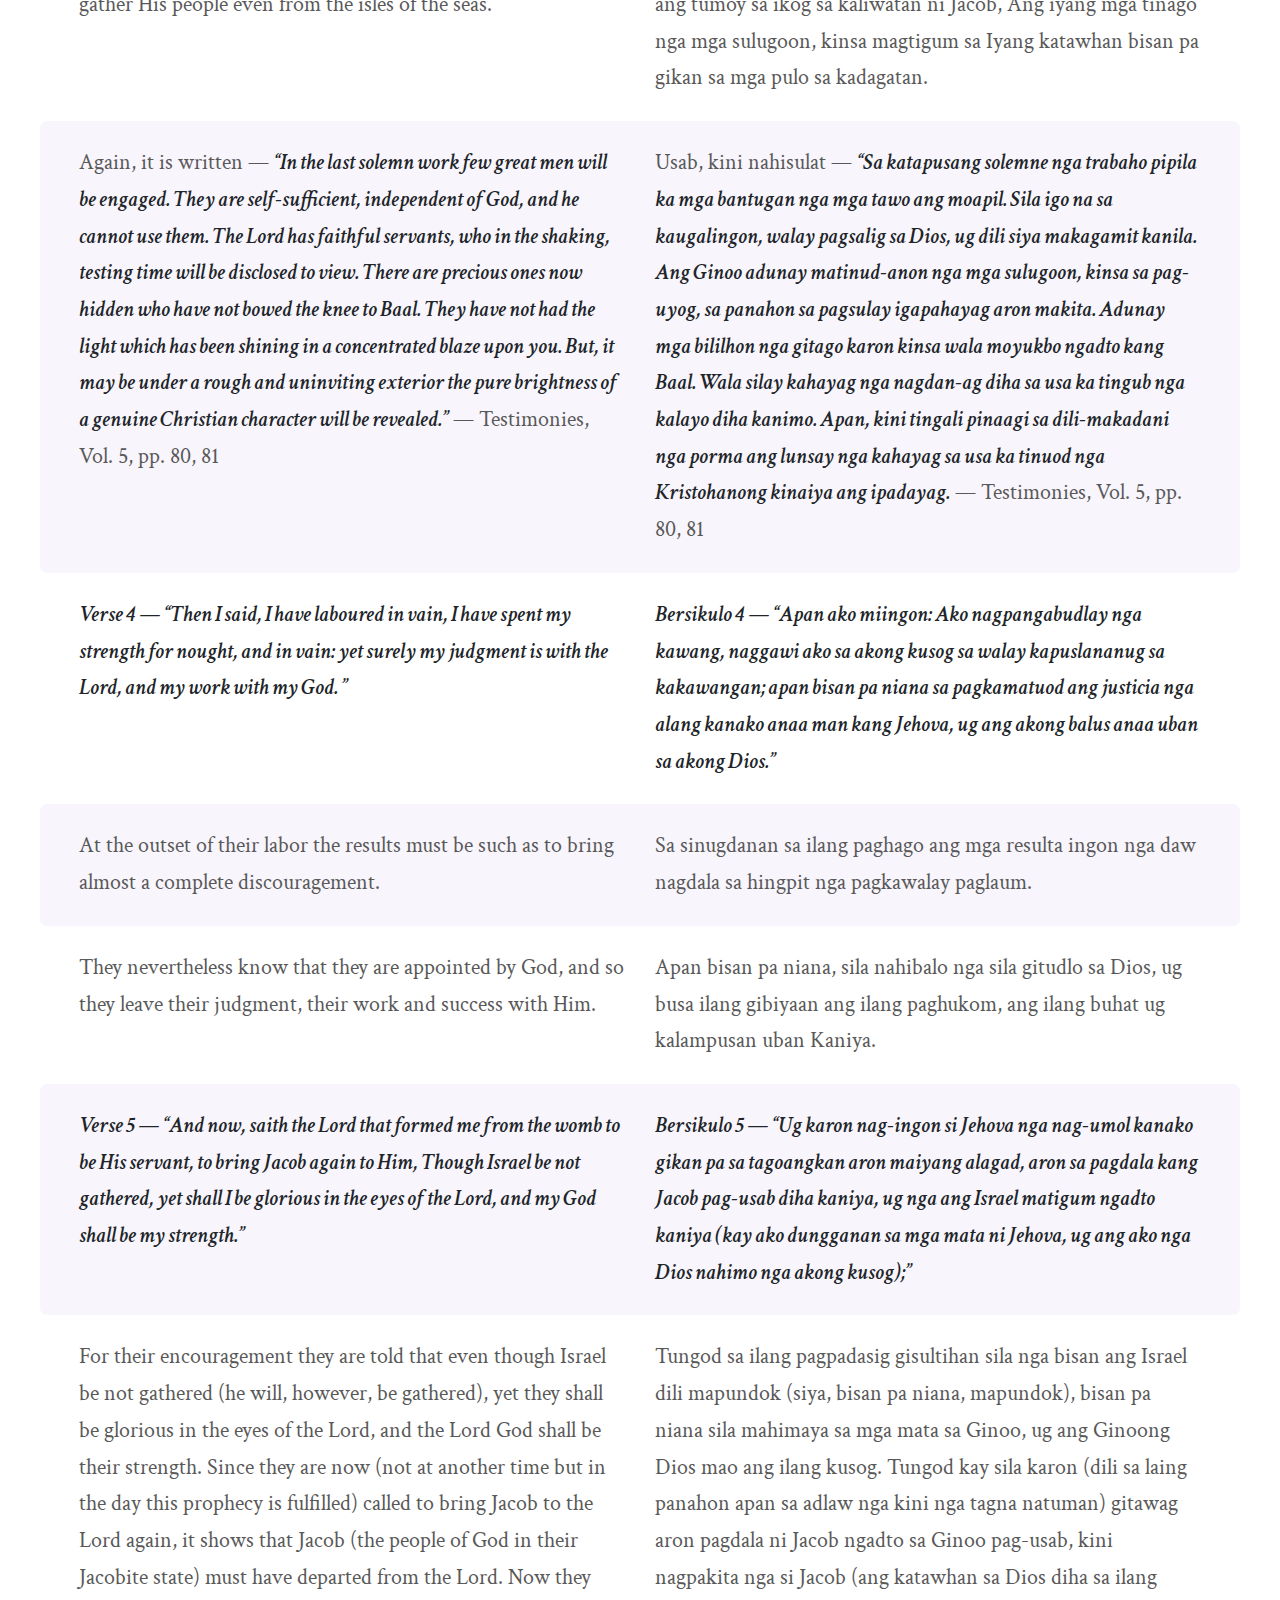
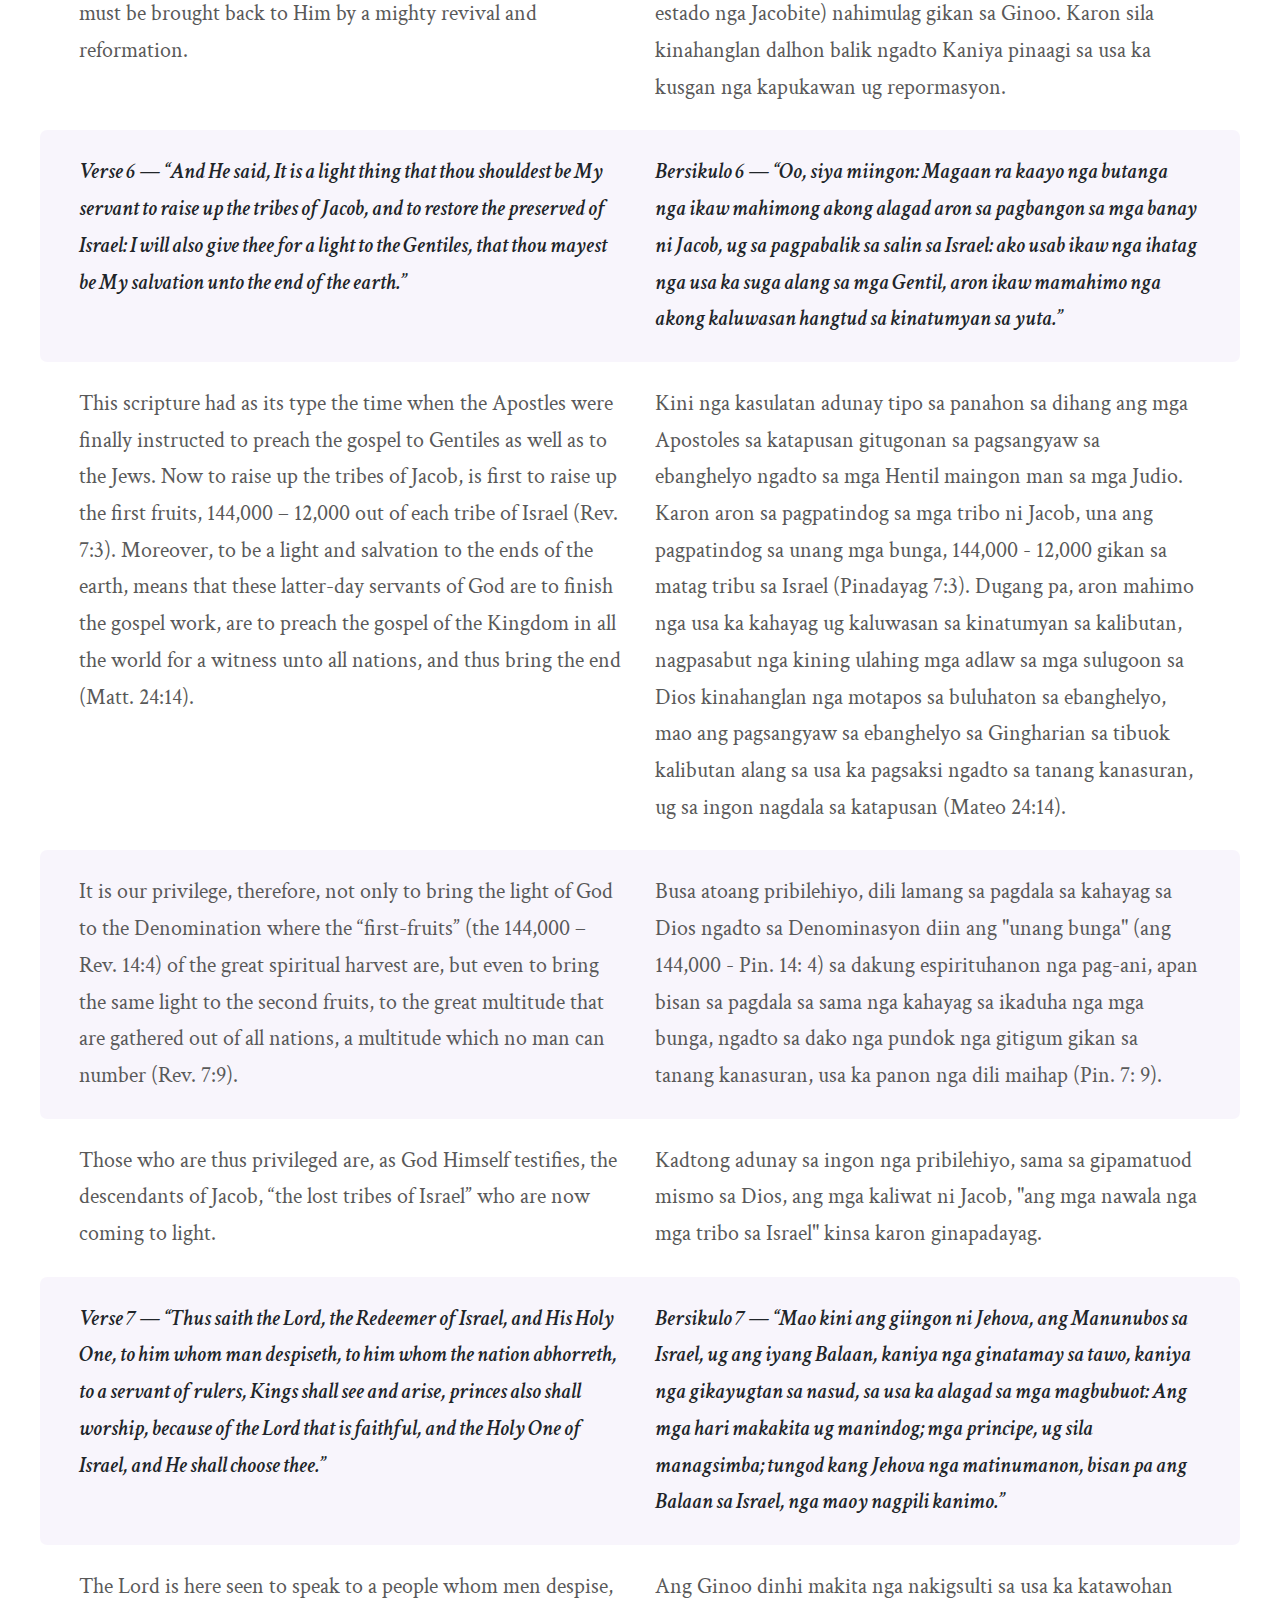
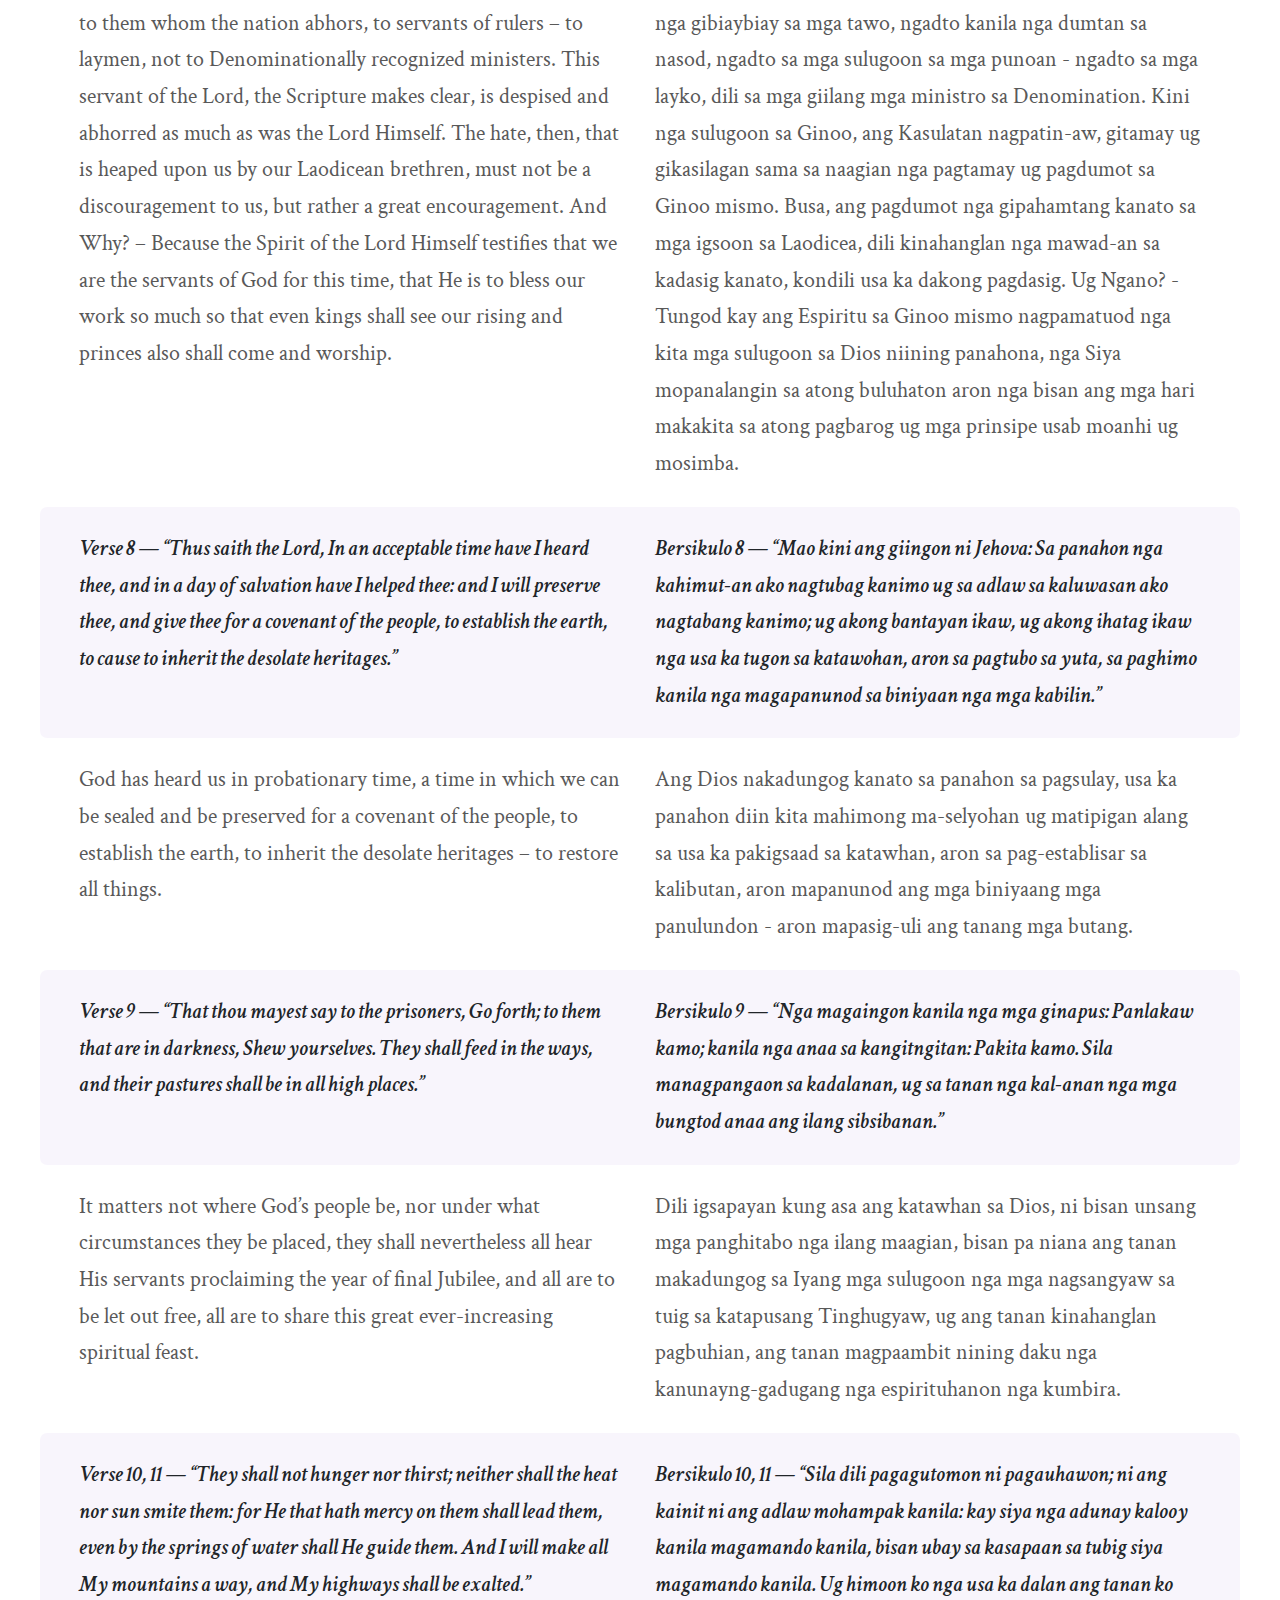
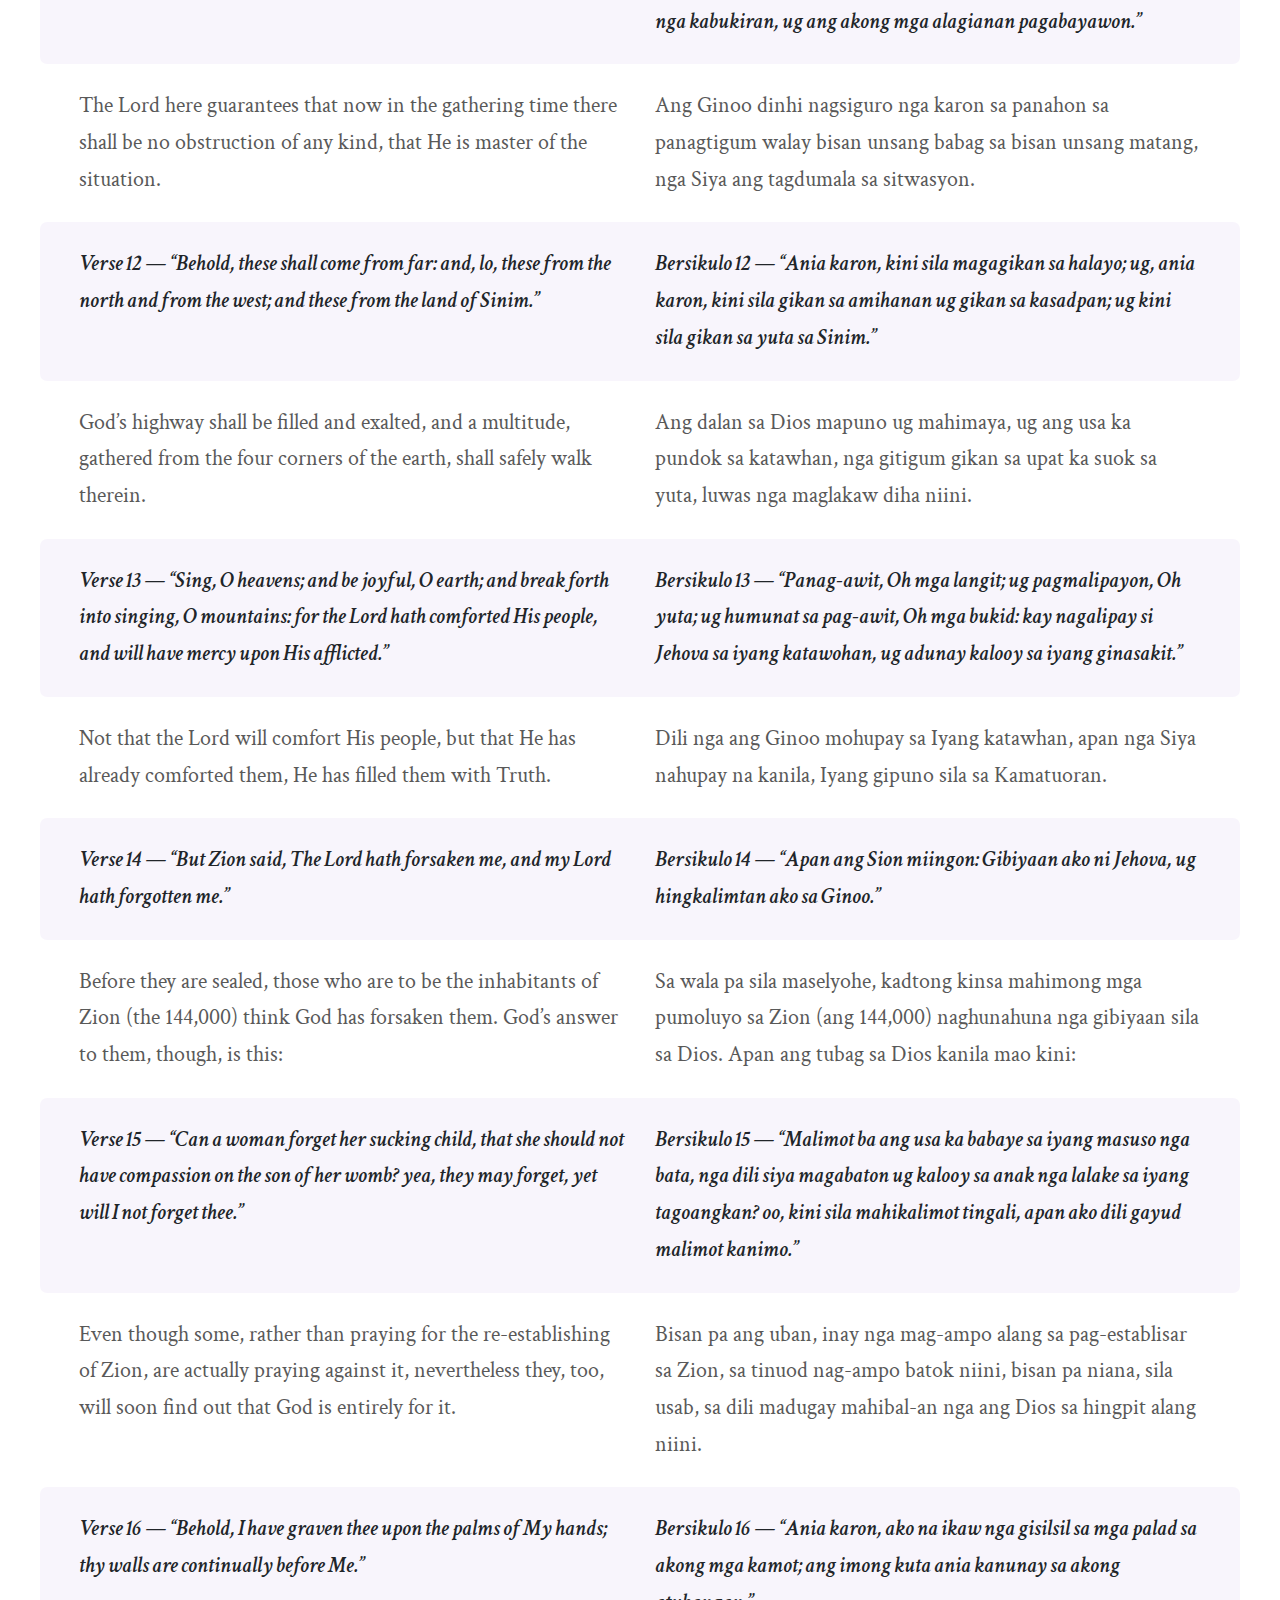
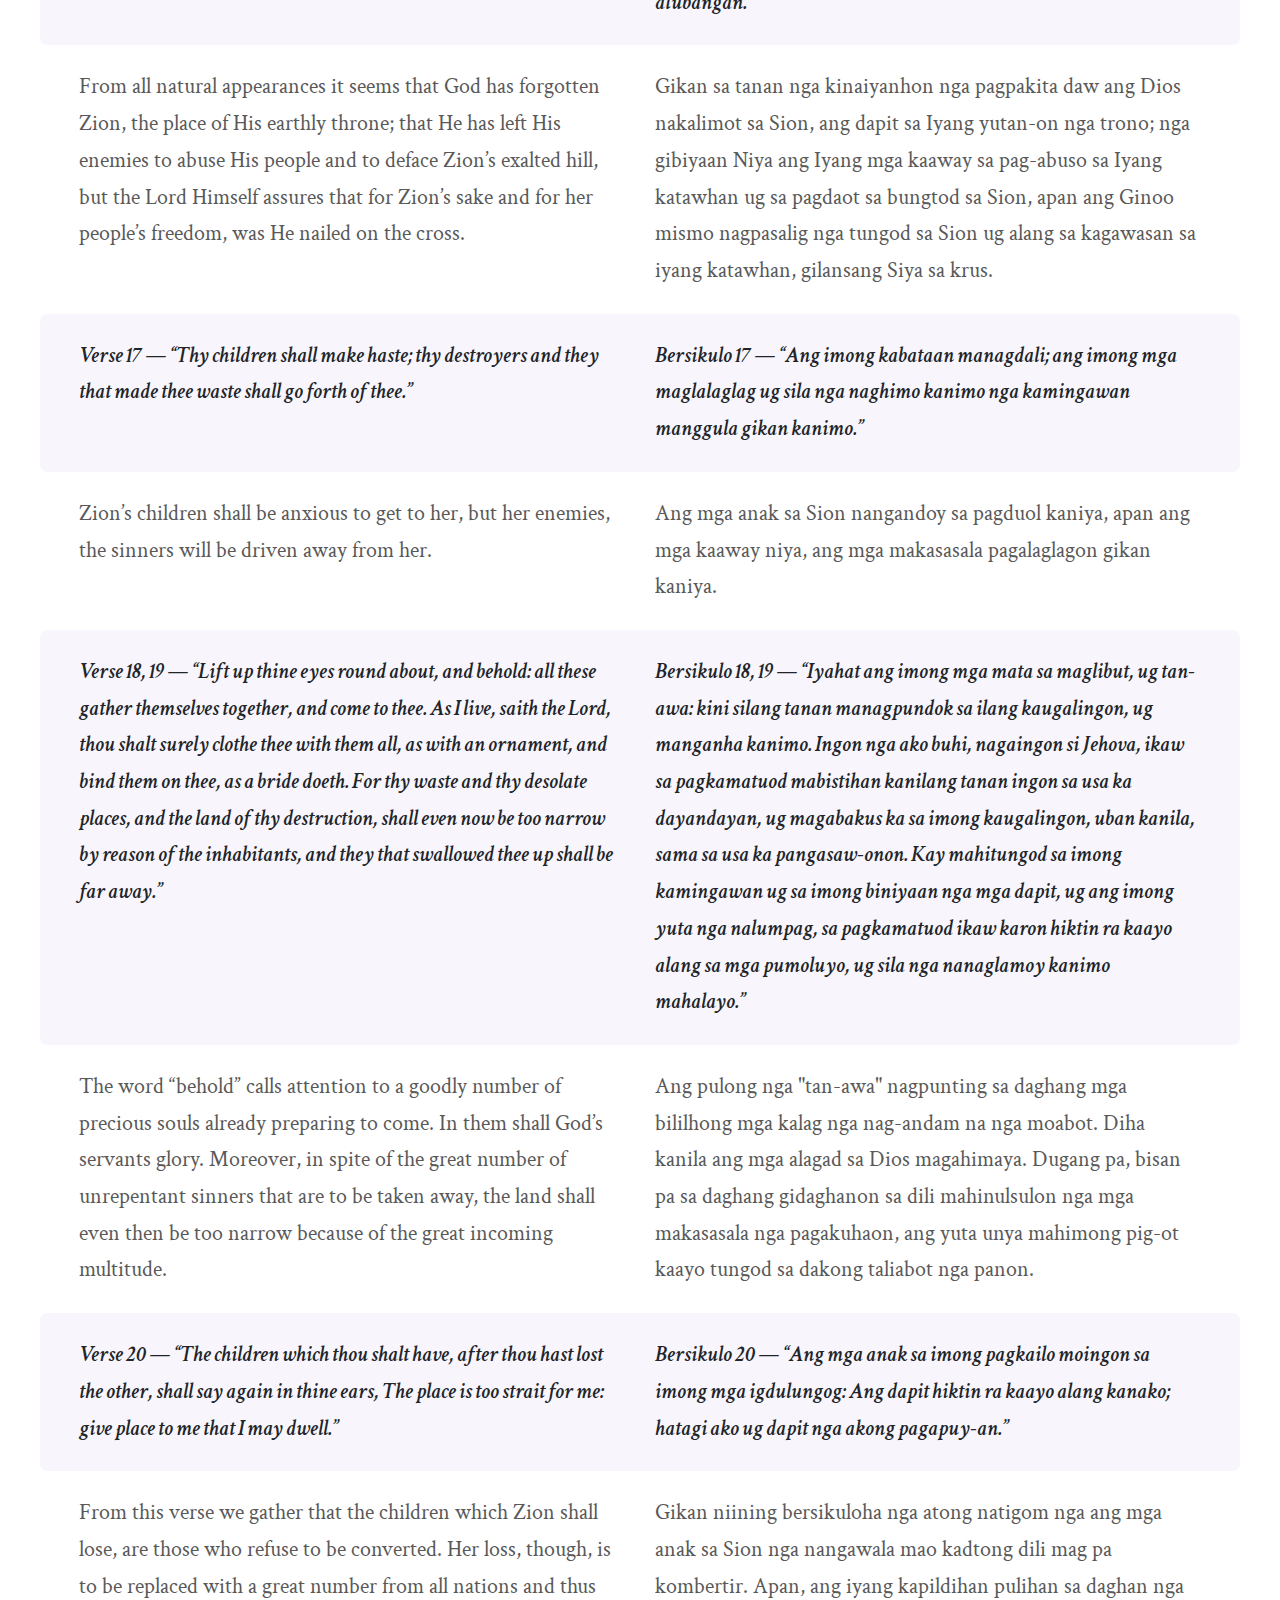
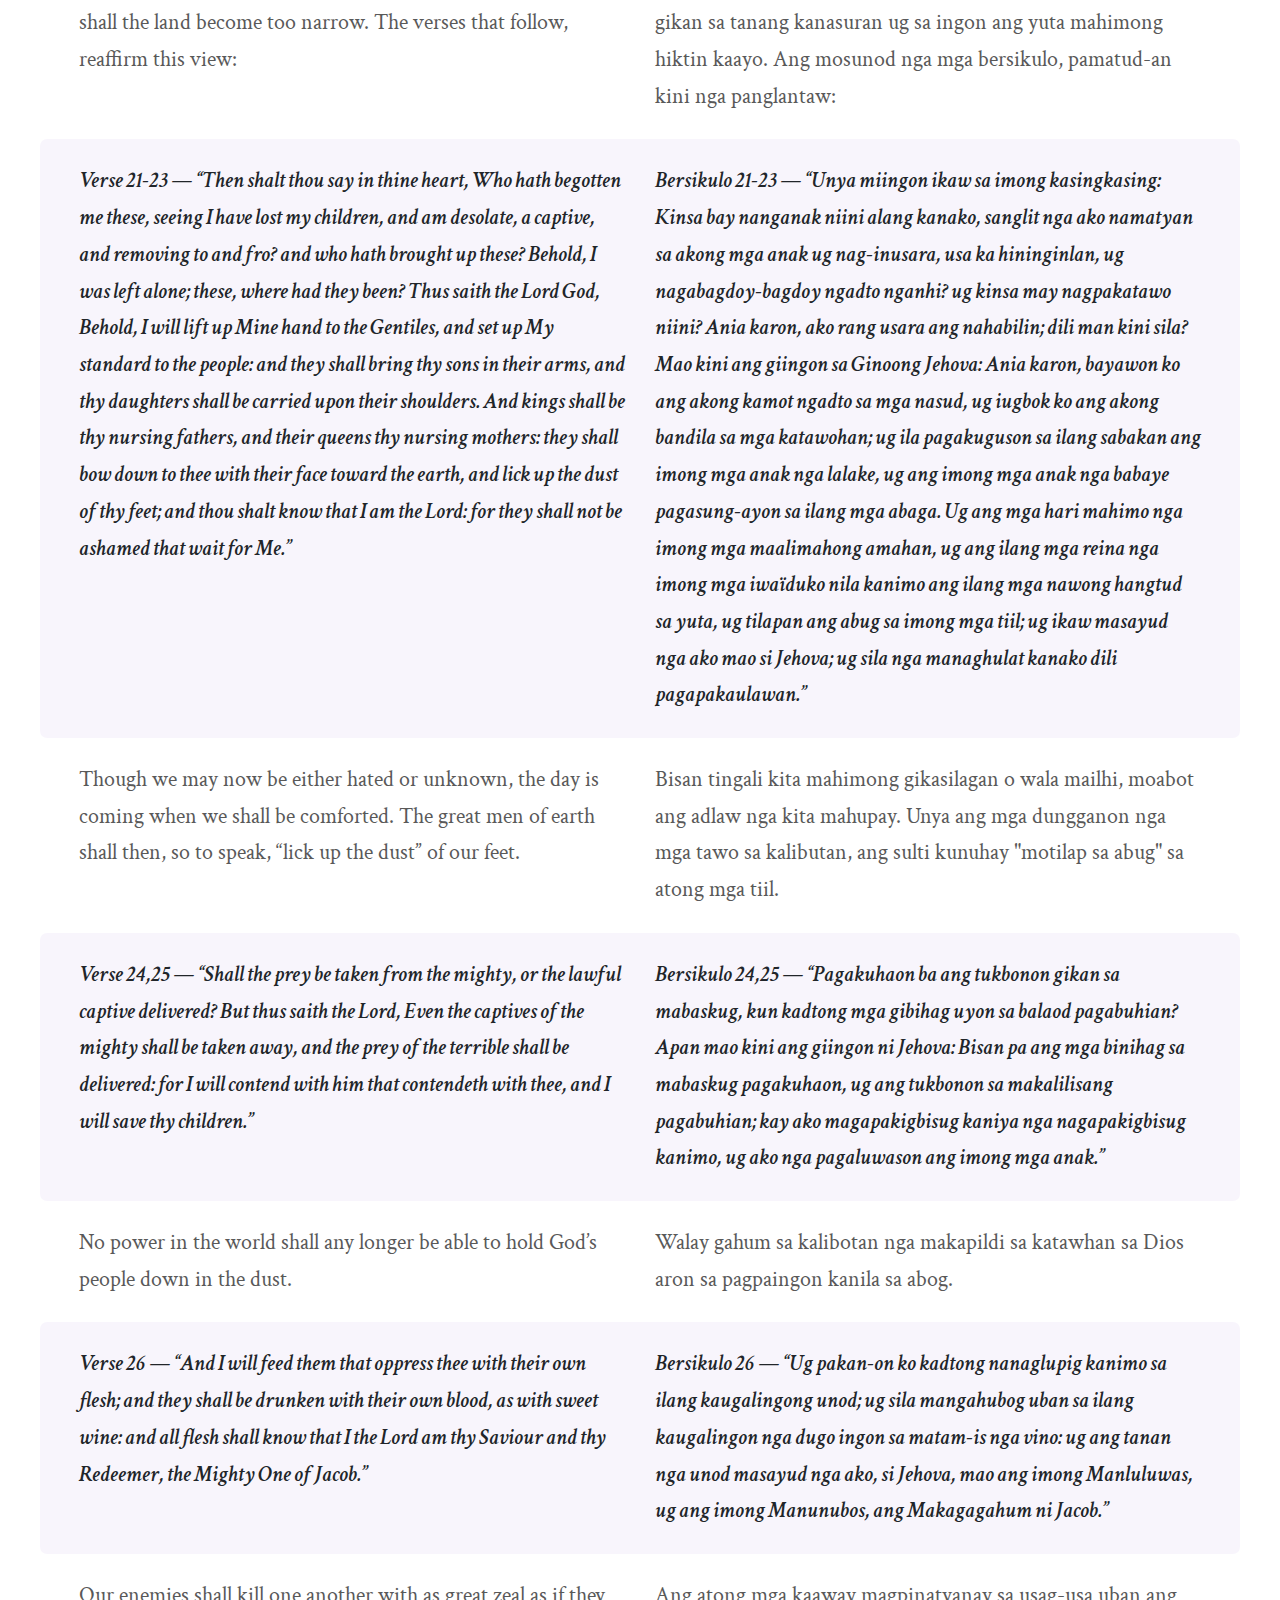
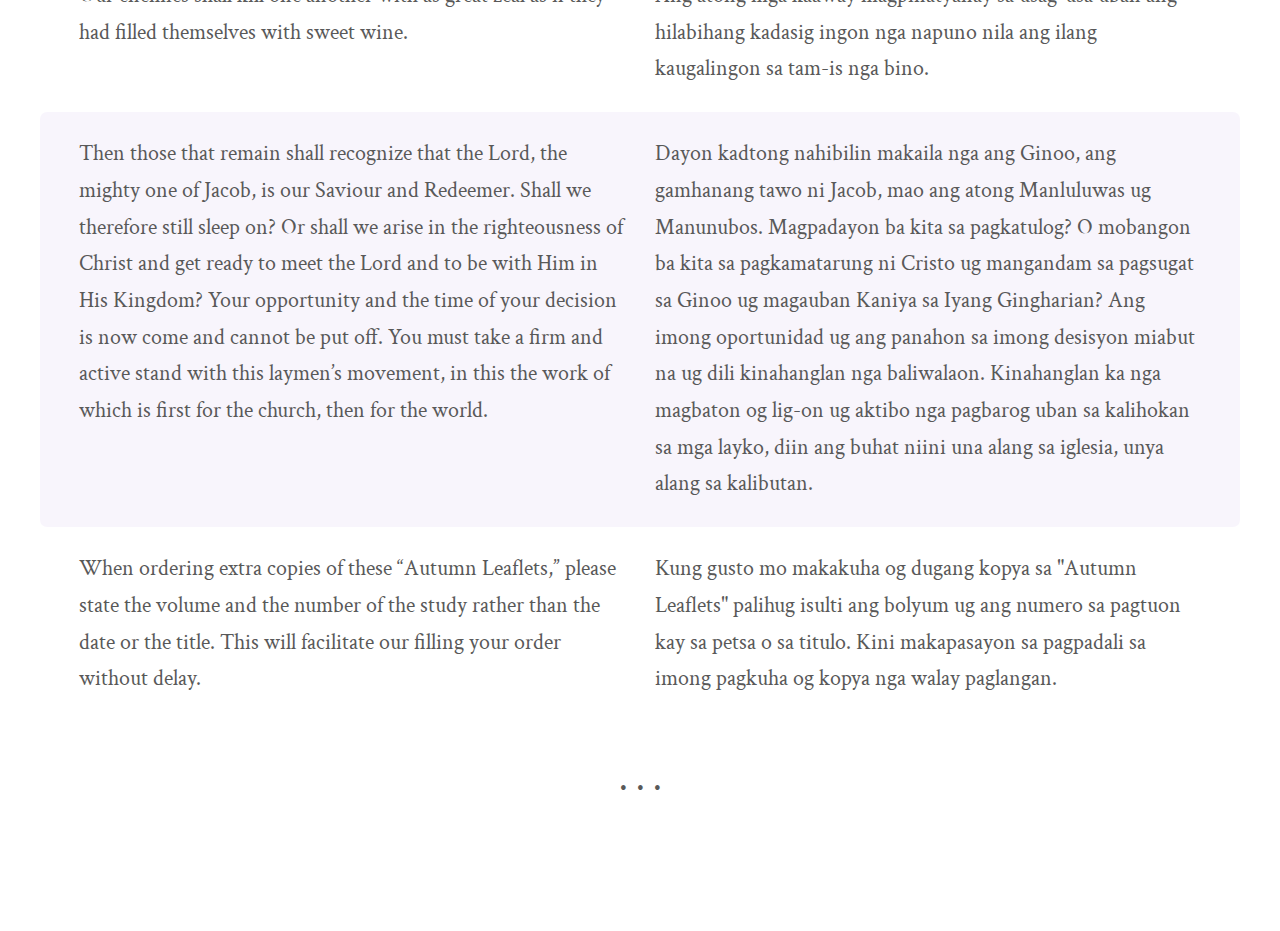
==== commit 310324a6: "Done 1TG46" ====
--- a/1TG46.html
+++ b/1TG46.html
@@ -18,10 +18,12 @@
 					
 					<div class="row px-0 p-md-3">
 						<div class="col-6">
-							<h1 class="h2 mb-5 font-weight-bold text-center">The servants of God in the gathering time</h1>
-						</div>
-						<div class="col-6">
-							<h1 class="h2 mb-5 font-weight-bold text-center">Ang mga sulugoon sa Dios sa panahon sa pagpundok</h1>
+							<h1 class="h2 font-weight-bold text-left">The servants of God in the gathering time</h1>
+							<p class="mb-5 font-italic">The only peace of mind</p>
+						</div>
+						<div class="col-6">
+							<h1 class="h2 font-weight-bold text-left">Ang mga sulugoon sa Dios sa panahon sa pagpundok</h1>
+							<p class="mb-5 font-italic">Ang bugtong kalinaw sa hunahuna</p>
 						</div>
 					</div>
 
@@ -494,6 +496,10 @@
 							<p>Kung gusto mo makakuha og dugang kopya sa "Autumn Leaflets" palihug isulti ang bolyum ug ang numero sa pagtuon kay sa petsa o sa titulo. Kini makapasayon sa pagpadali sa imong pagkuha og kopya nga walay paglangan.</p>
 						</div>
 					</div>
+
+					<p class="text-center end-of-article pt-5">
+						<span class="mx-1">&bullet;</span><span class="mx-1">&bullet;</span><span class="mx-1">&bullet;</span>
+					</p>
 
 				</div>
 			
